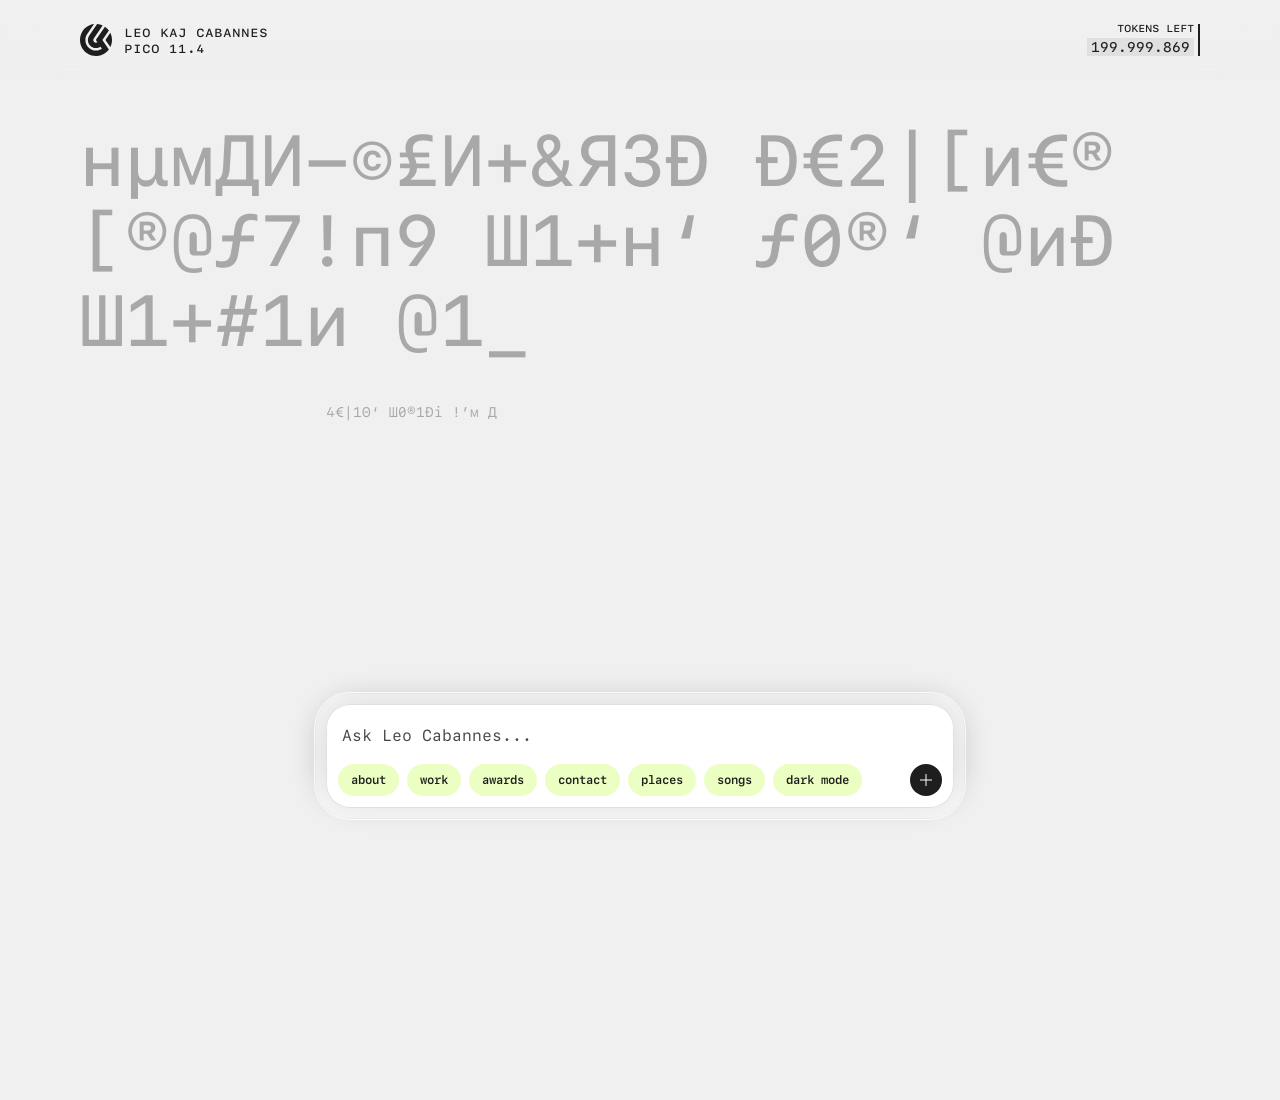
==== index.html @ d8573560 "Refactor portfolio architecture and interactions" ====
<!DOCTYPE html>
<html lang="en">
<head>
  <meta charset="UTF-8" />
  <meta name="viewport" content="width=device-width, initial-scale=1.0, viewport-fit=cover" />
  <meta name="theme-color" content="#f0f0f0" />
  <title>Leo Cabannes — Human-centered designer crafting with, for, and within AI</title>
  <meta name="description" content="Portfolio of Leo Cabannes, Lead Designer (UX/UI) at Artefact in Paris, designing GenAI use cases for Business Intelligence." />
  <link rel="icon" type="image/svg+xml" href="assets/logo.svg" />
  <link rel="stylesheet" href="tokens.css?v=99" />
  <link rel="stylesheet" href="styles.css?v=178" />
</head>
<body
  data-screen="home"
  data-page-layout="hero"
  data-menu="closed"
  data-page-text-pending="true"
  data-shell-intro="playing"
>

  <!-- SVG icon defs reused across the site -->
  <svg width="0" height="0" style="position:absolute" aria-hidden="true" focusable="false">
    <defs>
      <symbol id="i-corner-down-right" viewBox="0 0 24 24">
        <path d="M6 7v4a3 3 0 0 0 3 3h9m0 0-4-4m4 4-4 4" fill="none" stroke="currentColor" stroke-width="1" stroke-linecap="round" stroke-linejoin="round"/>
      </symbol>
      <symbol id="i-chevron-left" viewBox="0 0 24 24">
        <path d="m15 6-6 6 6 6" fill="none" stroke="currentColor" stroke-width="1" stroke-linecap="round" stroke-linejoin="round"/>
      </symbol>
      <symbol id="i-plus" viewBox="0 0 24 24">
        <path d="M12.5 11.5H18V12.5H12.5V18H11.5V12.5H6V11.5H11.5V6H12.5V11.5Z" fill="currentColor"/>
      </symbol>
      <symbol id="i-share" viewBox="0 0 24 24">
        <path d="M13 6.5H17.5V11" fill="none" stroke="currentColor" stroke-width="1" stroke-linecap="round" stroke-linejoin="round"/>
        <path d="M10 6.5H8.5C7.39543 6.5 6.5 7.39543 6.5 8.5V15.5C6.5 16.6046 7.39543 17.5 8.5 17.5H15.5C16.6046 17.5 17.5 16.6046 17.5 15.5V14" fill="none" stroke="currentColor" stroke-width="1" stroke-linecap="round"/>
        <path d="M17.5 6.5L12 12" fill="none" stroke="currentColor" stroke-width="1" stroke-linecap="round"/>
      </symbol>
      <symbol id="i-like" viewBox="0 0 24 24">
        <path d="M6.5 10.5C6.5 9.94772 6.94772 9.5 7.5 9.5H8C8.55228 9.5 9 9.94772 9 10.5V16.5C9 17.0523 8.55228 17.5 8 17.5H7.5C6.94772 17.5 6.5 17.0523 6.5 16.5V10.5Z" fill="none" stroke="currentColor" stroke-width="1"/>
        <path d="M12.2802 5.15761L9.20214 9.23261C9.07102 9.40619 9.00009 9.61778 9.00008 9.83531L8.99993 16.5C8.99992 17.0523 9.44764 17.5 9.99993 17.5L13.6576 17.5C15.0342 17.5 16.2341 16.5631 16.568 15.2276L17.3786 11.9851C17.6942 10.7228 16.7395 9.49999 15.4384 9.49999L12.9999 9.49999L13.6303 8.55852C14.4242 7.37281 14.0497 5.76283 12.8139 5.04934C12.6342 4.94558 12.4053 4.99201 12.2802 5.15761Z" fill="none" stroke="currentColor" stroke-width="1" stroke-linejoin="round"/>
      </symbol>
    </defs>
  </svg>

  <main class="app">
    <header class="top-bar site-header" data-shell-header>
      <a class="logo logo-lg logo-lg--topbar" href="#home" data-target="home" aria-label="Leo Cabannes home">
        <img src="assets/logo.svg" alt="" />
      </a>
      <div class="site-identity" aria-label="Portfolio identity">
        <span class="site-identity__name" data-leet-role="topbar" data-leet-text>Leo Kaj Cabannes</span>
        <button class="site-identity__version" type="button" aria-haspopup="listbox" aria-expanded="false" data-leet-role="topbar" data-leet-text>
          Pico 11.4
        </button>
      </div>

      <div class="token-counter" aria-label="Tokens left">
        <div class="token-counter__control">
          <div class="token-counter__stack">
            <span class="token-counter__label" data-leet-role="topbar" data-leet-text>Tokens left</span>
            <span class="token-counter__value" data-token-counter data-token-target="200000000">0</span>
          </div>
          <span class="token-counter__marker" aria-hidden="true"></span>
        </div>
      </div>
    </header>

    <!-- =================== HOME =================== -->
    <section
      class="screen page page--hero"
      data-screen-name="home"
      data-default-screen
      data-page-layout="hero"
      data-page-intro="shell"
      aria-label="Home"
    >
      <a class="logo logo-lg page-logo--mobile" href="#home" data-target="home" aria-label="Leo Cabannes home">
        <img src="assets/logo.svg" alt="" />
      </a>

      <div class="page-hero">
        <h1 class="h1 page-title" data-leet-text>Human-centered designer crafting with, for, and within AI_</h1>
        <div class="page-content">
          <div class="message" data-message>
            <p class="lede" data-message-body data-leet-text>Hello, world! I&rsquo;m a Paris based Lead Designer with 10 years of experience shipping B2B/B2C, AI-native and data-heavy digital products. I partner with stakeholders, PMs, data scientists and engineers to turn complex use cases into intuitive, scalable and measurable user experiences.<br /><br />Recently I&rsquo;ve been focused on AI-assisted research, agentic workflows, and AI coding tools to frame opportunities, test product hypotheses, reduce ambiguity and move faster from product vision to impactful solutions.</p>

            <div class="message-actions" data-message-actions data-message-actions-state="hidden" data-message-actions-corrected="false" aria-label="Message actions">
              <div class="message-actions__buttons">
                <button type="button" class="message-action" data-action="share-message" aria-label="Share this message" title="Share">
                  <svg aria-hidden="true"><use href="#i-share"/></svg>
                </button>
                <button type="button" class="message-action" data-action="rate-message" data-rating="like" aria-label="Like this message" aria-pressed="false" title="Like">
                  <svg aria-hidden="true"><use href="#i-like"/></svg>
                </button>
                <button type="button" class="message-action message-action--dislike" data-action="rate-message" data-rating="dislike" aria-label="Dislike this message" aria-pressed="false" title="Dislike">
                  <svg aria-hidden="true"><use href="#i-like"/></svg>
                </button>
              </div>
              <time class="message-actions__time" data-message-generated-at aria-label="Message generated at"></time>
            </div>
          </div>

          <div class="suggestions" aria-label="Suggested prompts">
            <button type="button" class="suggestion" data-target="about" data-suggestion-state="hidden">
              <svg class="suggestion__icon" aria-hidden="true"><use href="#i-corner-down-right"/></svg>
              <span data-leet-text>Tell me more about yourself</span>
            </button>
            <button type="button" class="suggestion" data-target="work" data-suggestion-state="hidden">
              <svg class="suggestion__icon" aria-hidden="true"><use href="#i-corner-down-right"/></svg>
              <span data-leet-text>What are your latest work projects?</span>
            </button>
            <button type="button" class="suggestion" data-target="contact" data-suggestion-state="hidden">
              <svg class="suggestion__icon" aria-hidden="true"><use href="#i-corner-down-right"/></svg>
              <span data-leet-text>How can I contact you?</span>
            </button>
          </div>
        </div>
      </div>
    </section>

    <!-- =================== ABOUT =================== -->
    <section class="screen page page--conversation" data-screen-name="about" data-page-layout="conversation" aria-label="About" hidden>
      <header class="top-bar top-bar--conversation">
        <button type="button" class="back-btn" data-action="back" aria-label="Go back">
          <svg aria-hidden="true"><use href="#i-chevron-left"/></svg>
        </button>
        <span class="question-chip" data-leet-text>
          Tell me more <strong>about</strong> yourself
        </span>
      </header>

      <a class="logo logo-sm" href="#home" data-target="home" aria-label="Leo Cabannes home">
        <img src="assets/logo.svg" alt="" />
      </a>

      <article class="answer">
        <p data-leet-text>Bonjour !</p>
        <p data-leet-text>I&rsquo;m Leo, a <strong>Lead Designer (UX/UI)</strong> based in Paris managing a small team of researchers and product designers at Artefact.</p>
        <p data-leet-text>Lately my focus has been on designing <strong>GenAI use cases</strong> for Business Intelligence. This pushed me to dig further into data analysis and data engineering, curious to discover how better data foundations can inspire innovative problem-solving products and/or features.</p>
        <p data-leet-text>When I&rsquo;m not working, you might come across me and my bike in the train, heading out for a <strong>day-long gravel ride</strong> somewhere in France.</p>

        <div class="suggestions">
          <button type="button" class="suggestion" data-target="work" data-suggestion-state="hidden">
            <svg class="suggestion__icon" aria-hidden="true"><use href="#i-corner-down-right"/></svg>
            <span data-leet-text>Where have you worked?</span>
          </button>
          <button type="button" class="suggestion" data-target="about" data-suggestion-state="hidden">
            <svg class="suggestion__icon" aria-hidden="true"><use href="#i-corner-down-right"/></svg>
            <span data-leet-text>What schools did you go to?</span>
          </button>
        </div>
      </article>
    </section>

    <!-- =================== WORK =================== -->
    <section class="screen page page--conversation" data-screen-name="work" data-page-layout="conversation" aria-label="Work" hidden>
      <header class="top-bar top-bar--conversation">
        <button type="button" class="back-btn" data-action="back" aria-label="Go back">
          <svg aria-hidden="true"><use href="#i-chevron-left"/></svg>
        </button>
        <span class="question-chip" data-leet-text>
          What are your latest <strong>work</strong> projects?
        </span>
      </header>

      <a class="logo logo-sm" href="#home" data-target="home" aria-label="Leo Cabannes home">
        <img src="assets/logo.svg" alt="" />
      </a>

      <p class="lede" data-leet-text>Lorem ipsum dolor sit amet, consectetur adipiscing elit, sed do eiusmod tempor incididunt ut labore et dolore magna aliqua.</p>

      <div class="project-grid">
        <a class="project-card project-card--sm" href="#" aria-label="Carrefour Links project">
          <img src="assets/carrefour.png" alt="" />
          <span class="project-card__tag" data-leet-text>20 %</span>
          <span class="project-card__title" data-leet-text>Carrefour Links</span>
        </a>

        <a class="project-card project-card--sm" href="#" aria-label="Amundi project">
          <img src="assets/amundi.png" alt="" />
          <span class="project-card__title" data-leet-text>Amundi</span>
        </a>

        <a class="project-card project-card--md project-card--split" href="#" aria-label="Augmenting perfumers' inspiration with an AI model">
          <span class="project-card__title project-card__title--dark" data-leet-text>Augmenting perfumers&rsquo; inspiration with an AI model</span>
          <span class="project-card__image">
            <img src="assets/perfumers.png" alt="" />
          </span>
        </a>

        <a class="project-card project-card--lg" href="#" aria-label="Project four">
          <img src="assets/project4.png" alt="" />
          <span class="project-card__title" data-leet-text>Lorem ipsum dolor sit amet consectetur adipiscing elit.</span>
        </a>
      </div>
    </section>

  </main>

  <!-- =================== CHAT INPUT (global, fixed) =================== -->
  <!-- Overlay sits OUTSIDE .chatbox-wrap on purpose: the wrap has a transform
       which would otherwise turn it into a containing block, breaking the
       overlay's fixed positioning and putting it above the chatbox in the
       stacking order. -->
  <div class="chatbox-overlay" data-action="close-menu" aria-hidden="true"></div>

  <div class="chatbox-wrap">
    <div class="chatbox-clip">
      <div class="chatbox" role="region" aria-label="Ask Leo Cabannes">
       <div class="chatbox__inner">
        <div class="chatbox__prompt">Ask Leo Cabannes...</div>

        <div class="chatbox__menu">
          <div class="chatbox__options" data-state="collapsed">
            <!-- Collapsed: small chips, single keyword -->
            <button type="button" class="chip chip--sm" data-target="about">about</button>
            <button type="button" class="chip chip--sm" data-target="work">work</button>
            <button type="button" class="chip chip--sm" data-target="awards">awards</button>
            <button type="button" class="chip chip--sm" data-target="contact">contact</button>
            <button type="button" class="chip chip--sm" data-target="places">places</button>
            <button type="button" class="chip chip--sm" data-target="songs">songs</button>
            <button type="button" class="chip chip--sm" data-action="toggle-dark">dark mode</button>
          </div>

          <div class="chatbox__options chatbox__options--expanded" data-state="expanded">
            <!-- Expanded: big chips, framing words + keyword -->
            <button type="button" class="chip chip--bg" data-target="about">
              <span class="chip__copy">
                <span class="chip__muted" data-leet-text>Tell me more</span>
                <span class="chip__keyword">about</span>
                <span class="chip__muted" data-leet-text>yourself</span>
              </span>
            </button>
            <button type="button" class="chip chip--bg" data-target="work">
              <span class="chip__copy">
                <span class="chip__muted" data-leet-text>What are your latest</span>
                <span class="chip__keyword">work</span>
                <span class="chip__muted" data-leet-text>projects?</span>
              </span>
            </button>
            <button type="button" class="chip chip--bg" data-target="awards">
              <span class="chip__copy">
                <span class="chip__muted" data-leet-text>Show me what</span>
                <span class="chip__keyword">awards</span>
                <span class="chip__muted" data-leet-text>you&rsquo;ve got</span>
              </span>
            </button>
            <button type="button" class="chip chip--bg" data-target="contact">
              <span class="chip__copy">
                <span class="chip__muted" data-leet-text>How can I</span>
                <span class="chip__keyword">contact</span>
                <span class="chip__muted" data-leet-text>you?</span>
              </span>
            </button>
            <button type="button" class="chip chip--bg" data-target="places">
              <span class="chip__copy">
                <span class="chip__muted" data-leet-text>What are your favourite</span>
                <span class="chip__keyword">places</span>
                <span class="chip__muted" data-leet-text>in Paris?</span>
              </span>
            </button>
            <button type="button" class="chip chip--bg" data-target="songs">
              <span class="chip__copy">
                <span class="chip__muted" data-leet-text>Which</span>
                <span class="chip__keyword">songs</span>
                <span class="chip__muted" data-leet-text>do you play on repeat?</span>
              </span>
            </button>
            <button type="button" class="chip chip--bg" data-action="toggle-dark">
              <span class="chip__copy">
                <span class="chip__muted" data-leet-text>Switch to</span>
                <span class="chip__keyword">dark mode</span>
              </span>
            </button>
          </div>

          <button type="button" class="menu-btn" data-action="toggle-menu" aria-label="Open suggestions" aria-expanded="false">
            <span class="menu-btn__label">close</span>
            <span class="menu-btn__icon">
              <svg aria-hidden="true"><use href="#i-plus"/></svg>
            </span>
          </button>
        </div>
       </div>
      </div>
    </div>
  </div>

  <script src="script.js?v=150"></script>
</body>
</html>
---- tokens.css ----
/* =============================================================
   Design tokens — LKC Portfolio
   Source of truth for colors, type, space, radii, shadows, etc.
   Each token group cites the Figma variable name in a comment
   so the system stays traceable to the design file.
   ============================================================= */

@font-face {
  font-family: "SF Mono Local";
  src: url("assets/fonts/SF-Mono-Light.otf") format("opentype");
  font-weight: 300;
  font-style: normal;
  font-display: swap;
}

@font-face {
  font-family: "SF Mono Local";
  src: url("assets/fonts/SF-Mono-LightItalic.otf") format("opentype");
  font-weight: 300;
  font-style: italic;
  font-display: swap;
}

@font-face {
  font-family: "SF Mono Local";
  src: url("assets/fonts/SF-Mono-Regular.otf") format("opentype");
  font-weight: 400;
  font-style: normal;
  font-display: swap;
}

@font-face {
  font-family: "SF Mono Local";
  src: url("assets/fonts/SF-Mono-RegularItalic.otf") format("opentype");
  font-weight: 400;
  font-style: italic;
  font-display: swap;
}

@font-face {
  font-family: "SF Mono Local";
  src: url("assets/fonts/SF-Mono-Medium.otf") format("opentype");
  font-weight: 500;
  font-style: normal;
  font-display: swap;
}

@font-face {
  font-family: "SF Mono Local";
  src: url("assets/fonts/SF-Mono-MediumItalic.otf") format("opentype");
  font-weight: 500;
  font-style: italic;
  font-display: swap;
}

@font-face {
  font-family: "SF Mono Local";
  src: url("assets/fonts/SF-Mono-Semibold.otf") format("opentype");
  font-weight: 600;
  font-style: normal;
  font-display: swap;
}

@font-face {
  font-family: "SF Mono Local";
  src: url("assets/fonts/SF-Mono-SemiboldItalic.otf") format("opentype");
  font-weight: 600;
  font-style: italic;
  font-display: swap;
}

@font-face {
  font-family: "SF Mono Local";
  src: url("assets/fonts/SF-Mono-Bold.otf") format("opentype");
  font-weight: 700;
  font-style: normal;
  font-display: swap;
}

@font-face {
  font-family: "SF Mono Local";
  src: url("assets/fonts/SF-Mono-BoldItalic.otf") format("opentype");
  font-weight: 700;
  font-style: italic;
  font-display: swap;
}

@font-face {
  font-family: "SF Mono Local";
  src: url("assets/fonts/SF-Mono-Heavy.otf") format("opentype");
  font-weight: 800;
  font-style: normal;
  font-display: swap;
}

@font-face {
  font-family: "SF Mono Local";
  src: url("assets/fonts/SF-Mono-HeavyItalic.otf") format("opentype");
  font-weight: 800;
  font-style: italic;
  font-display: swap;
}

:root {

  /* =============================================================
     1. COLOR — primitives
     Figma: Color / White, Light Gray, Grey, Dark Grey, Black,
            Light Neon Green, Neon Green, Subtle Neon Green,
            Dark Neon Green
     ============================================================= */
  --color-white:       #ffffff;
  --color-light-gray:  #f0f0f0;
  --color-grey:        #e0e0e0;
  --color-leet-grey:   #a8a8a8;
  --color-dark-grey:   #474747;
  --color-black:       #1e1e1e;

  --color-neon-light:   #ebffc2;
  --color-neon-subtle:  #daff99;
  --color-neon:         #80c800;
  --color-neon-dark:    #4c7600;

  /* =============================================================
     2. COLOR — semantic (what to reach for in components)
     ============================================================= */
  /* Backgrounds */
  --bg-page:           var(--color-light-gray);
  --bg-surface:        var(--color-white);
  --bg-surface-transparent: rgba(255, 255, 255, 0);
  --bg-accent-subtle:  var(--color-neon-light);
  --bg-accent:         var(--color-neon);
  --bg-accent-hover:   var(--color-neon-subtle);
  --bg-inverse:        var(--color-black);
  --bg-control-hover:  var(--color-grey);
  --bg-control-pressed: rgba(0, 0, 0, 0.08);
  --bg-control-hover-subtle: rgba(0, 0, 0, 0.03);
  --bg-control-hover-soft: rgba(0, 0, 0, 0.04);
  --bg-glass:          rgba(255, 255, 255, 0.1);
  --bg-chatbox-glass:  rgba(255, 255, 255, 0.48);
  --bg-backdrop-filter: rgba(240, 240, 240, 0.01);
  --bg-page-transparent: rgba(240, 240, 240, 0);
  --bg-overlay:        rgba(0, 0, 0, 0.16);
  --bg-overlay-subtle: rgba(0, 0, 0, 0.08);

  /* Foregrounds (text & icons) */
  --fg-default:        var(--color-black);
  --fg-muted:          var(--color-dark-grey);
  --fg-accent:         var(--color-neon);
  --fg-leet-muted:     var(--color-leet-grey);
  --fg-on-dark:        var(--color-white);
  --fg-on-image:       var(--color-white);

  /* Borders */
  --border-default:    var(--color-grey);
  --border-strong:     var(--color-dark-grey);
  --border-glass:      rgba(255, 255, 255, 0.62);
  --border-glass-subtle: rgba(0, 0, 0, 0.03);

  /* =============================================================
     3. TYPOGRAPHY
     Figma: SF Mono family.  Tokens mirror the Figma text styles:
            h/h1-mobile, h/h2-mobile, h/h3-mobile, h/h4-mobile,
            p-mobile, a/Button-bg, a/Button-gst, a/Button-sm
     ============================================================= */
  --font-family: "SF Mono Local", "SF Mono", "SFMono-Regular", ui-monospace, Menlo, Monaco, Consolas, monospace;
  --font-family-mono: var(--font-family);

  /* Weights */
  --fw-regular:   400;
  --fw-medium:    500;
  --fw-semibold:  600;
  --fw-bold:      700;

  /* Sizes (mobile scale) */
  --fz-h1:         32px;  /* h/h1-mobile */
  --fz-h2:         18px;  /* h/h2-mobile */
  --fz-h3:         16px;  /* h/h3-mobile */
  --fz-h4:         11px;  /* h/h4-mobile */
  --fz-body:       16px;  /* p-mobile */
  --fz-paragraph:  14px;  /* p */
  --fz-button-bg:  14px;  /* a/Button-bg */
  --fz-button-gst: 14px;  /* a/Button-gst */
  --fz-button-sm:  12px;  /* a/Button-sm */

  /* Line heights */
  --lh-h1:         36px;
  --lh-h2:         20px;
  --lh-h3:         24px;
  --lh-h4:         20px;
  --lh-body:       24px;
  --lh-paragraph:  24px;
  --lh-button-bg:  18px;
  --lh-button-gst: 24px;
  --lh-button-sm:  16px;

  /* Letter spacing (only non-zero values) */
  --ls-h2: -2px;
  --ls-paragraph: 0;
  --ls-card-title: -0.36px;

  /* =============================================================
     4. SPACE — 4px scale
     Names match the multiplier (space-1 = 4px ... space-14 = 56px)
     ============================================================= */
  --space-0:   0;
  --space-1:   4px;
  --space-2:   8px;
  --space-3:   12px;
  --space-4:   16px;
  --space-5:   20px;
  --space-6:   24px;
  --space-7:   28px;
  --space-8:   32px;
  --space-10:  40px;
  --space-12:  48px;
  --space-14:  56px;

  /* Fixed component geometry */
  --size-control:      44px;
  --size-icon:         24px;
  --size-chip:         32px;
  --size-chip-large:   44px;
  --stroke-thin:       1px;
  --stroke-marker:     2px;
  --card-inset:        6px;
  --project-card-row-height: 148px;
  --project-card-title-inline: 18px;
  --project-card-title-bottom: 14px;
  --project-card-hover-offset: 2px;
  --question-chip-padding-block: 13px;
  --chip-inline-gap: 3px;
  --menu-label-start-offset: 6px;

  /* =============================================================
     5. RADIUS
     ============================================================= */
  --radius-xs:        2px;   /* image inside a card */
  --radius-action:    4px;   /* compact icon action */
  --radius-sm:        8px;   /* card */
  --radius-md:        24px;  /* chatbox inner pill */
  --radius-lg:        36px;  /* chatbox outer pill, back-button */
  --radius-chatbox-open: 40px;
  --radius-chip:      40px;  /* chips, question-pills */
  --radius-pill:      72px;  /* menu toggle button */
  --chip-bg-content-gap: 7px;
  --chip-bg-padding-block: var(--space-2);

  /* =============================================================
     6. SHADOW
     ============================================================= */
  --shadow-floating:    0 4px 16px 4px rgba(0, 0, 0, 0.08);
  --shadow-card-hover:  0 8px 24px rgba(0, 0, 0, 0.08);
  --shadow-leet-glow:   0 0 3px rgba(128, 200, 0, 0.95), 0 0 9px rgba(128, 200, 0, 0.72);
  --shadow-chatbox-opacity: 0.24;
  --shadow-chatbox-inset-bottom: var(--size-icon);
  --shadow-chatbox-blur: var(--space-4);
  --shadow-chatbox-offset-y: var(--space-2);
  --shadow-chatbox-scale: 0.98;
  --shadow-chatbox-inner: inset 0 1px 0 rgba(255, 255, 255, 0.24);

  /* =============================================================
     7. EFFECTS — blur & gradients
     ============================================================= */
  --blur-glass: 12px;
  --chatbox-glass-blur: 6px;
  --chatbox-glass-saturation: 180%;

  --gradient-image-overlay: linear-gradient(
    to bottom,
    rgba(0, 0, 0, 0) 50%,
    rgba(0, 0, 0, 0.5) 100%
  );
  --gradient-fade-right: linear-gradient(
    to right,
    #000 calc(100% - 32px),
    transparent
  );

  /* =============================================================
     8. LAYOUT
     ============================================================= */
  --frame-max:   402px;  /* outer mobile frame width */
  --content-max: 354px;  /* content column inside the frame */
  --gutter:      var(--space-6);
  --safe-bottom: max(env(safe-area-inset-bottom), var(--space-4));
  --mobile-topbar-height: 80px;
  --mobile-topbar-top: var(--space-6);
  --mobile-topbar-side: var(--gutter);
  --mobile-topbar-effect-height: 80px;
  --mobile-content-top: calc(var(--mobile-topbar-height) + var(--space-10));
  --content-view-top-inset: var(--space-6);
  --content-view-bottom-inset: var(--space-2);

  /* Desktop grid */
  --desktop-breakpoint: 768px;
  --desktop-body-max:    1440px;
  --desktop-side-margin: 80px;
  --desktop-grid-max:   1280px;
  --desktop-grid-columns: 16;
  --desktop-grid-gutter: 24px;
  --desktop-title-size:  72px;
  --desktop-title-line:  80px;
  --desktop-title-weight: var(--fw-medium);
  --desktop-page-hero-top: 120px;
  --desktop-page-hero-gap: var(--space-10);
  --desktop-copy-size:   var(--fz-paragraph);
  --desktop-copy-line:   var(--lh-paragraph);
  --desktop-copy-max:    628px;
  --desktop-logo-size:   32px;
  --desktop-logo-left:   0;
  --shell-identity-gap: var(--space-3);
  --shell-identity-size: 14px;
  --shell-identity-line: 16px;
  --shell-header-top:  var(--space-6);
  --desktop-navbar-height: 80px;
  --desktop-topbar-effect-height: 80px;
  --desktop-topbar-background: linear-gradient(
    to bottom,
    var(--bg-page) 0%,
    rgba(240, 240, 240, 0) 100%
  );
  --desktop-topbar-blur: 32px;
  --desktop-topbar-blur-mask: linear-gradient(
    to bottom,
    #000 0%,
    transparent 100%
  );
  --mobile-navbar-bottom: var(--space-3);
  --desktop-navbar-width: 652px;
  --desktop-navbar-open-width: calc(var(--desktop-navbar-width) + var(--space-2));
  --desktop-navbar-bottom: 80px;
  --desktop-navbar-open-bottom: calc(var(--desktop-navbar-bottom) - var(--space-1));
  --desktop-content-chatbox-gap: var(--space-10);
  --token-counter-value-height: 18px;
  --token-counter-value-padding-inline: var(--space-1);
  --token-counter-value-bg: var(--color-grey);
  --token-counter-label-size: 12px;
  --token-counter-label-line: var(--space-2);
  --token-counter-line-gap: var(--space-1);
  --token-counter-stack-gap: 6px;
  /* Reusable page composition */
  --page-logo-size:       var(--space-14);
  --page-logo-title-gap:  var(--space-6);
  --page-title-content-gap: var(--space-6);
  --page-content-gap:     var(--space-10);
  --message-copy-actions-gap: var(--space-4);
  --message-actions-height: var(--space-6);
  --message-action-size: var(--space-6);
  --message-actions-gap: var(--space-3);
  --message-actions-time-gap: var(--space-5);
  --message-action-reveal-duration: 480ms;
  --message-action-reveal-step: 90ms;
  --message-action-start-scale: 0.45;
  --message-action-correction-duration: 180ms;
  --chatbox-closed-max-width: 378px;
  --chatbox-options-button-reserve: 36px;
  --chatbox-options-fade-width: var(--size-icon);
  --chatbox-options-fade-overlap: var(--stroke-thin);
  --chatbox-menu-button-open-width: 76px;
  --chatbox-menu-label-max-width: var(--space-8);

  /* Chatbox geometry (used by .app padding and .screen min-height) */
  --chatbox-floor:        180px;  /* vertical space reserved at the bottom of every screen */
  --chatbox-h-closed:       128px;  /* Figma Navbar closed height */
  --chatbox-h-open:         556px;  /* Includes the multiline expanded chips */
  --chatbox-inner-h-closed: 104px;  /* = h-closed (128) - 2 * chatbox padding (12) */
  --chatbox-inner-h-open:   524px;  /* = h-open (556) - 2 * chatbox padding (16) */

  /* =============================================================
     9. Z-INDEX
     ============================================================= */
  --z-overlay: 40;
  --z-chatbox: 50;
  --z-topbar: 30;

  /* =============================================================
     10. MOTION
     ============================================================= */
  --easing-default: cubic-bezier(0.2, 0.8, 0.2, 1);
  --easing-spring:  cubic-bezier(0.34, 1.15, 0.64, 1);
  --easing-flip: cubic-bezier(0.32, 0.72, 0, 1);
  --easing-suggestion-line: linear;
  --duration-fast:  150ms;
  --duration-base:  250ms;
  --duration-spring: 380ms;
  --duration-menu-control: 460ms;
  --duration-menu-icon: 520ms;
  --duration-menu-label-reveal: 320ms;
  --delay-menu-label-reveal: 220ms;
  --duration-chip-layout-shift: 220ms;
  --duration-edge-indicator: 180ms;
  --duration-terminal-cursor: 500ms;
  --duration-viewport-opacity: 1ms;
  --duration-leet-color: 70ms;
  --duration-leet-shadow: 90ms;
  --suggestion-line-reveal-duration: 800ms;
  --suggestion-line-cascade-step: 100ms;
  --suggestion-icon-reveal-duration: 1100ms;
  --suggestion-icon-cascade-step: 120ms;
  --suggestion-icon-start-scale: 0.45;
  --shell-intro-duration: 900ms;

  /* Text engine — shared by every page and component */
  --leet-type-step: 18ms;
  --leet-correction-delay: 280ms;
  --leet-correction-step: 18ms;
  --leet-accent-duration: 80ms;
  --leet-hover-delay: 70ms;
  --leet-hover-write-step: 10ms;
  --leet-hover-correction-step: 10ms;
  --leet-hover-reset-delay: 220ms;
  --leet-hover-reset-step: 14ms;
  --leet-line-delay: 180ms;
  --leet-line-correction-delay: 260ms;
  --leet-line-correction-step: 16ms;
  --leet-hide-step: 18ms;

  /* Automatic page intro planner */
  --page-intro-duration-min: 1200ms;
  --page-intro-duration-max: 4000ms;
  --page-intro-write-base: 60ms;
  --page-intro-write-character-factor: 22;
  --page-intro-write-duration-min: 90ms;
  --page-intro-write-duration-max: 650ms;
  --page-intro-correction-base: 80ms;
  --page-intro-correction-character-factor: 16;
  --page-intro-correction-duration-min: 140ms;
  --page-intro-correction-duration-max: 600ms;
  --page-intro-font-reference: 16;
  --page-intro-font-factor-min: 0.85;
  --page-intro-font-factor-max: 2.2;
  --page-intro-sequence-gap: 1ms;
  --page-first-load-delay: 400ms;

  /* Persistent token counter */
  --token-counter-duration: 1400ms;
  --token-persist-delay: 120ms;

  /* =============================================================
     11. FOCUS / A11Y
     ============================================================= */
  --focus-ring: 0 0 0 2px var(--bg-surface), 0 0 0 4px var(--bg-accent);
}
---- styles.css ----
/* =============================================================
   styles.css — base + components
   All raw values live in tokens.css. This file only consumes them.
   ============================================================= */

/* =========================================================
   Reset
   ========================================================= */
*, *::before, *::after { box-sizing: border-box; }
html, body { margin: 0; padding: 0; }
button { font: inherit; color: inherit; background: none; border: 0; padding: 0; cursor: pointer; }
a { color: inherit; text-decoration: none; }
img { display: block; max-width: 100%; }
[hidden] { display: none !important; }

/* =========================================================
   Page
   ========================================================= */
html { -webkit-text-size-adjust: 100%; }

body {
  font-family: var(--font-family);
  font-size: var(--fz-body);
  line-height: var(--lh-body);
  color: var(--fg-default);
  background: var(--bg-page);
  min-height: 100svh;
  display: flex;
  justify-content: center;
  -webkit-font-smoothing: antialiased;
  -moz-osx-font-smoothing: grayscale;
}

.app {
  width: 100%;
  max-width: var(--frame-max);
  min-height: 100svh;
  padding: var(--space-8) var(--gutter) calc(var(--chatbox-floor) + var(--space-10) + var(--safe-bottom));
  position: relative;
}

/* =========================================================
   Screens
   ========================================================= */
.screen {
  display: flex;
  flex-direction: column;
  gap: var(--space-7);
}

/* Hero pages fill the viewport; the global chatbox overlays their bottom area. */
.screen[data-page-layout="hero"] {
  min-height: 100svh;
}
/* Hero pages own their vertical spacing so they can start at y=0 and
   grow naturally when its content needs to scroll behind the fixed chatbox. */
body[data-page-layout="hero"] .app {
  padding-top: 0;
  padding-bottom: 0;
}
.screen[data-page-layout="hero"] {
  justify-content: safe center;
  gap: 0;
  padding: var(--mobile-content-top) 0 var(--chatbox-floor);
}

.screen:not([data-page-layout="hero"]) {
  padding-top: var(--mobile-content-top);
}
/* =========================================================
   Top bars (global shell + conversation variant)
   ========================================================= */
.top-bar {
  padding-top: var(--space-6);
}

.top-bar--conversation {
  display: flex;
  align-items: center;
  gap: var(--space-3);
  padding-top: var(--space-4);
  min-height: var(--size-control);
}

/* =========================================================
   Logo
   ========================================================= */
.logo { display: block; }
.logo img { width: 100%; height: 100%; }

.logo-lg { width: var(--page-logo-size); height: var(--page-logo-size); margin-bottom: 0; }
.logo-sm { width: var(--size-control); height: var(--size-control); margin-top: var(--space-6); }

/* =========================================================
   Back button
   ========================================================= */
.back-btn {
  width: var(--size-control);
  height: var(--size-control);
  border-radius: var(--radius-lg);
  display: inline-flex;
  align-items: center;
  justify-content: center;
  color: var(--fg-default);
  transition: background-color var(--duration-fast) var(--easing-default);
}
.back-btn:hover { background: var(--bg-control-hover-soft); }
.back-btn svg { width: var(--size-icon); height: var(--size-icon); }

/* =========================================================
   Question chip (the "user said" pill at top of conversation)
   - keyword (strong) stays black; framing words are accent-colored
   ========================================================= */
.question-chip {
  display: inline-flex;
  align-items: center;
  gap: var(--space-1);
  padding: var(--question-chip-padding-block) var(--space-4);
  background: var(--bg-accent-subtle);
  border: var(--stroke-thin) solid var(--border-default);
  border-radius: var(--radius-chip);
  font-size: var(--fz-button-bg);
  font-weight: var(--fw-semibold);
  line-height: var(--lh-button-bg);
  color: var(--fg-accent);
  white-space: nowrap;
}
.question-chip strong {
  color: var(--fg-default);
  font-weight: var(--fw-semibold);
}

/* =========================================================
   Typography blocks
   ========================================================= */
.h1 {
  margin: 0;
  font-family: var(--font-family-mono);
  font-size: var(--fz-h1);
  line-height: var(--lh-h1);
  font-weight: var(--fw-bold);
  color: var(--fg-default);
}

.lede {
  margin: var(--space-3) 0 0 0;
  font-size: var(--fz-paragraph);
  line-height: var(--lh-paragraph);
  font-weight: var(--fw-regular);
  letter-spacing: var(--ls-paragraph);
  color: var(--fg-muted);
}

.page-hero {
  display: flex;
  flex-direction: column;
  gap: var(--space-3);
}

.site-header {
  position: fixed;
  top: 0;
  left: 50%;
  width: calc(100vw - (2 * var(--mobile-topbar-side)));
  height: var(--mobile-topbar-height);
  z-index: var(--z-topbar);
  padding: 0;
  margin: 0;
  transform: translateX(-50%);
}

.site-header::before {
  content: "";
  position: absolute;
  top: 0;
  left: 50%;
  width: 100vw;
  height: var(--mobile-topbar-effect-height);
  z-index: 0;
  pointer-events: none;
  background: var(--bg-backdrop-filter);
  backdrop-filter: blur(var(--desktop-topbar-blur));
  -webkit-backdrop-filter: blur(var(--desktop-topbar-blur));
  mask-image: var(--desktop-topbar-blur-mask);
  -webkit-mask-image: var(--desktop-topbar-blur-mask);
  transform: translateX(-50%);
}

.site-header::after {
  content: "";
  position: absolute;
  top: 0;
  left: 50%;
  width: 100vw;
  height: var(--mobile-topbar-effect-height);
  z-index: 1;
  pointer-events: none;
  background: linear-gradient(
    to bottom,
    var(--bg-page) 0%,
    var(--bg-page-transparent) 100%
  );
  transform: translateX(-50%);
}

.site-header > * {
  z-index: 2;
}

.site-header .logo-lg--topbar {
  display: none;
}

.page-logo--mobile {
  flex: 0 0 var(--page-logo-size);
  margin-bottom: var(--page-logo-title-gap);
}

.screen[data-page-layout="hero"] .page-hero {
  gap: var(--page-title-content-gap);
  margin-bottom: 0;
}

.screen[data-page-layout="hero"] .lede {
  margin: 0;
}

.page-content {
  display: flex;
  flex-direction: column;
  gap: var(--page-content-gap);
}

.message {
  display: flex;
  flex-direction: column;
  gap: var(--message-copy-actions-gap);
  width: 100%;
}

.message-actions {
  display: flex;
  align-items: center;
  justify-content: flex-start;
  gap: var(--message-actions-time-gap);
  width: 100%;
  height: var(--message-actions-height);
  color: var(--fg-muted);
}

.message-actions__buttons {
  display: flex;
  align-items: center;
  gap: var(--message-actions-gap);
  height: 100%;
}

.message-action {
  --message-action-index: 0;
  display: inline-flex;
  align-items: center;
  justify-content: center;
  width: var(--message-action-size);
  height: var(--message-action-size);
  border-radius: var(--radius-action);
  color: var(--fg-leet-muted);
  opacity: 1;
  transform: scale(1);
  transform-origin: center;
  transition:
    opacity var(--message-action-reveal-duration) var(--easing-default)
      calc(var(--message-action-index) * var(--message-action-reveal-step)),
    transform var(--message-action-reveal-duration) var(--easing-spring)
      calc(var(--message-action-index) * var(--message-action-reveal-step)),
    color var(--message-action-correction-duration) var(--easing-default),
    background-color var(--duration-fast) var(--easing-default);
}

.message-action:nth-child(2) { --message-action-index: 1; }
.message-action:nth-child(3) { --message-action-index: 2; }

.message-actions[data-message-actions-state="hidden"] .message-action {
  opacity: 0;
  transform: scale(var(--message-action-start-scale));
}

.message-action[data-message-action-corrected="true"] {
  color: var(--fg-default);
}

@media (hover: hover) {
  .message-action:hover {
    background-color: var(--bg-control-hover);
  }
}

.message-action:active {
  background-color: var(--bg-control-pressed);
}

.message-action svg {
  width: 100%;
  height: 100%;
}

.message-action--dislike svg {
  transform: scaleY(-1);
}

.message-actions__time {
  --message-action-index: 3;
  font-family: var(--font-family-mono);
  font-size: var(--fz-button-sm);
  line-height: var(--lh-button-sm);
  font-weight: var(--fw-medium);
  letter-spacing: 0;
  color: var(--fg-default);
  opacity: 0;
  translate: calc(-1 * var(--space-1)) 0;
  transition:
    opacity var(--message-action-reveal-duration) var(--easing-default),
    translate var(--message-action-reveal-duration) var(--easing-default);
}

.message-actions[data-message-actions-corrected="true"] .message-actions__time {
  opacity: 1;
  translate: 0 0;
}

.suggestions {
  display: flex;
  flex-direction: column;
  gap: 0;
  width: 100%;
}

[data-leet-text] {
  display: inline-block;
  white-space: pre-wrap;
  overflow-wrap: normal;
  word-break: normal;
}

.question-chip[data-leet-text] {
  display: inline-flex;
}

.leet-char {
  display: inline-block;
  min-width: 0.28em;
  opacity: 1;
  transition:
    color var(--duration-leet-color) linear,
    text-shadow var(--duration-leet-shadow) linear;
}

.leet-char[data-leet-tone="muted"] {
  color: var(--fg-leet-muted);
  text-shadow: none;
  transition: text-shadow var(--duration-leet-shadow) linear;
}

.leet-char[data-leet-tone="accent"] {
  color: var(--fg-accent);
  text-shadow: var(--shadow-leet-glow);
}

.h1 .leet-char {
  width: 1ch;
  min-width: 1ch;
  text-align: center;
}

.h1:is([data-leet-state="typing"], [data-leet-state="correcting"], [data-leet-state="ready"]) .leet-char[data-char="_"][data-typed="true"] {
  animation: terminal-underscore-blink var(--duration-terminal-cursor) steps(1, end) infinite;
}

@keyframes terminal-underscore-blink {
  0%, 48% { opacity: 1; }
  49%, 100% { opacity: 0; }
}

.leet-word {
  display: inline-block;
  white-space: nowrap;
}

[data-leet-state="hidden"] .leet-char {
  opacity: 0;
}

/* =========================================================
   Answer (conversation body text)
   ========================================================= */
.answer {
  display: flex;
  flex-direction: column;
  gap: var(--space-3);
  font-size: var(--fz-paragraph);
  line-height: var(--lh-paragraph);
  letter-spacing: var(--ls-paragraph);
  color: var(--fg-muted);
}
.answer p { margin: 0; }
.answer strong { color: var(--fg-default); font-weight: var(--fw-semibold); }
.answer .suggestions { margin-top: var(--space-3); }

/* =========================================================
   Suggestion row (link-like, with corner-down-right icon)
   ========================================================= */
.suggestion {
  position: relative;
  display: flex;
  align-items: center;
  gap: var(--space-2);
  width: 100%;
  height: var(--size-control);
  padding: 0;
  background: var(--bg-page);
  color: var(--fg-default);
  font-size: var(--fz-button-gst);
  font-weight: var(--fw-medium);
  line-height: var(--lh-button-gst);
  text-align: left;
  transition: background-color var(--duration-fast) var(--easing-default);
}
.suggestion::after,
.suggestion:first-child::before {
  content: "";
  position: absolute;
  right: 0;
  left: 0;
  height: var(--stroke-thin);
  background: var(--border-default);
  transform: scaleX(1);
  transform-origin: left center;
  transition:
    transform var(--suggestion-line-reveal-duration) var(--easing-suggestion-line)
    var(--suggestion-line-delay, 0ms);
}
.suggestion::after {
  bottom: 0;
  --suggestion-line-delay: var(--suggestion-line-end-delay, 0ms);
}
.suggestion:first-child::before {
  top: 0;
  --suggestion-line-delay: 0ms;
}
.suggestion[data-suggestion-state="hidden"]::before,
.suggestion[data-suggestion-state="hidden"]::after {
  transform: scaleX(0);
}
.suggestion:hover { background: var(--bg-control-hover-subtle); }
.suggestion:hover .suggestion__icon {
  translate: var(--space-1) 0;
}
.suggestion__icon {
  width: var(--size-icon);
  height: var(--size-icon);
  flex: 0 0 var(--size-icon);
  color: var(--fg-leet-muted);
  opacity: 1;
  translate: 0 0;
  transform: scale(1);
  transform-origin: center;
  transition:
    opacity var(--suggestion-icon-reveal-duration) var(--easing-default)
      var(--suggestion-icon-delay, 0ms),
    transform var(--suggestion-icon-reveal-duration) var(--easing-spring)
      var(--suggestion-icon-delay, 0ms),
    color var(--message-action-correction-duration) var(--easing-default),
    translate var(--duration-fast) var(--easing-default);
}

.suggestion[data-suggestion-icon-corrected="true"] .suggestion__icon {
  color: var(--fg-default);
}

.suggestion[data-suggestion-state="hidden"] .suggestion__icon {
  opacity: 0;
  transform: scale(var(--suggestion-icon-start-scale));
}

/* =========================================================
   Project grid (2-col masonry-ish)
   ========================================================= */
.project-grid {
  display: grid;
  grid-template-columns: 1fr 1fr;
  gap: var(--space-3);
}

.project-card {
  position: relative;
  background: var(--bg-surface);
  border: var(--stroke-thin) solid var(--border-default);
  border-radius: var(--radius-sm);
  padding: var(--card-inset);
  overflow: hidden;
  isolation: isolate;
  display: block;
  transition:
    transform var(--duration-base) var(--easing-default),
    box-shadow var(--duration-base) var(--easing-default);
}
.project-card:hover {
  transform: translateY(calc(-1 * var(--project-card-hover-offset)));
  box-shadow: var(--shadow-card-hover);
}

.project-card--sm { aspect-ratio: 171 / 148; }
.project-card--md { grid-column: 1 / -1; height: var(--project-card-row-height); }
.project-card--lg { grid-column: 1 / -1; aspect-ratio: 354 / 308; }

/* Image fills the card inside the shared card inset. */
.project-card > img {
  position: absolute;
  inset: var(--card-inset);
  width: calc(100% - (2 * var(--card-inset)));
  height: calc(100% - (2 * var(--card-inset)));
  object-fit: cover;
  border-radius: var(--radius-xs);
  z-index: 0;
}

/* Gradient overlay on image-backed cards (skip split card) */
.project-card:not(.project-card--split)::after {
  content: "";
  position: absolute;
  inset: var(--card-inset);
  border-radius: var(--radius-xs);
  background: var(--gradient-image-overlay);
  z-index: 1;
  pointer-events: none;
}

.project-card__title {
  position: absolute;
  left: var(--project-card-title-inline);
  right: var(--project-card-title-inline);
  bottom: var(--project-card-title-bottom);
  z-index: 2;
  font-size: var(--fz-h2);
  line-height: var(--lh-h2);
  font-weight: var(--fw-regular);
  letter-spacing: var(--ls-card-title);
  color: var(--fg-on-image);
  margin: 0;
}

.project-card__tag {
  position: absolute;
  top: var(--space-3);
  right: var(--space-3);
  z-index: 2;
  display: inline-flex;
  padding: var(--space-1) var(--card-inset);
  background: var(--bg-surface);
  border: var(--stroke-thin) solid var(--border-default);
  border-radius: var(--radius-xs);
  font-size: var(--fz-h4);
  line-height: var(--lh-h4);
  font-weight: var(--fw-semibold);
  color: var(--fg-default);
}

/* Split card: half title (dark), half image */
.project-card--split {
  display: flex;
  gap: 0;
  padding: var(--card-inset);
  height: var(--project-card-row-height);
}
.project-card--split > .project-card__title {
  position: static;
  flex: 1 1 0;
  display: flex;
  align-items: flex-end;
  padding: var(--space-3);
  color: var(--fg-default);
}
.project-card--split .project-card__image {
  position: relative;
  flex: 1 1 0;
  border-radius: var(--radius-xs);
  overflow: hidden;
}
.project-card--split .project-card__image img {
  position: absolute;
  inset: 0;
  width: 100%;
  height: 100%;
  object-fit: cover;
}

/* Safari test: fade each rendered content unit as it crosses the fixed
   topbar/chatbox exclusion zones. Leet words are already non-breaking
   inline boxes, which gives the view timeline a stable box per word. */
@supports (animation-timeline: view()) {
  .screen :is(.h1, .lede, .answer) .leet-word,
  .screen[data-page-layout="hero"] .page-logo--mobile,
  .screen .message-actions,
  .screen .suggestion,
  .screen .project-card {
    animation-name: content-viewport-opacity;
    animation-duration: var(--duration-viewport-opacity);
    animation-timing-function: linear;
    animation-fill-mode: both;
    animation-timeline: view(
      block
      var(--content-view-top-inset)
      var(--content-view-bottom-inset)
    );
    animation-range: cover 0% cover 100%;
  }
}

@keyframes content-viewport-opacity {
  0%,
  8% {
    filter: opacity(0);
  }

  20%,
  80% {
    filter: opacity(1);
  }

  92%,
  100% {
    filter: opacity(0);
  }
}

.chatbox-wrap {
  position: fixed;
  left: 50%;
  bottom: var(--mobile-navbar-bottom);
  transform: translateX(-50%);
  width: calc(100% - var(--space-6));
  max-width: var(--chatbox-closed-max-width);
  height: var(--chatbox-h-closed);
  z-index: var(--z-chatbox);
  pointer-events: none;
  overflow: visible;
  border-radius: var(--radius-lg);
  box-shadow: none;
  transition:
    top       var(--duration-spring) var(--easing-spring),
    bottom    var(--duration-spring) var(--easing-spring),
    width     var(--duration-spring) var(--easing-spring),
    max-width var(--duration-spring) var(--easing-spring),
    height    var(--duration-spring) var(--easing-spring),
    border-radius var(--duration-spring) var(--easing-default),
    transform var(--duration-spring) var(--easing-spring);
}

body[data-menu-closing="true"] .chatbox-wrap {
  z-index: calc(var(--z-chatbox) + 1);
}

.chatbox-wrap::before {
  content: "";
  position: absolute;
  inset: 0 0 var(--shadow-chatbox-inset-bottom);
  z-index: 0;
  pointer-events: none;
  border-radius: inherit;
  background: var(--bg-inverse);
  filter: blur(var(--shadow-chatbox-blur));
  opacity: var(--shadow-chatbox-opacity);
  transform: translateY(var(--shadow-chatbox-offset-y)) scale(var(--shadow-chatbox-scale));
}

.chatbox-wrap::after {
  content: "";
  position: absolute;
  inset: 0;
  z-index: 2;
  pointer-events: none;
  border: var(--stroke-thin) solid var(--border-glass);
  border-radius: inherit;
  box-shadow: inset 0 0 0 var(--stroke-thin) var(--border-glass-subtle);
}

.chatbox-clip {
  position: relative;
  z-index: 1;
  width: 100%;
  height: 100%;
  /* The chatbox inside is laid out at its full open size; this inner
     clipper makes it grow upward while the outer wrap keeps its shadow. */
  display: flex;
  flex-direction: column;
  justify-content: flex-end;
  overflow: hidden;
  border-radius: inherit;
}

.chatbox {
  position: relative;
  padding: var(--space-3);
  background: var(--bg-chatbox-glass);
  backdrop-filter: blur(var(--chatbox-glass-blur)) saturate(var(--chatbox-glass-saturation));
  -webkit-backdrop-filter: blur(var(--chatbox-glass-blur)) saturate(var(--chatbox-glass-saturation));
  border-radius: var(--radius-lg);
  box-shadow: var(--shadow-chatbox-inner);
  pointer-events: auto;
  /* The chatbox is laid out at its full open size; the wrap clips
     us so we appear to grow from the bottom up. Flex-shrink: 0 keeps
     the natural height during the wrap's height transition. */
  flex-shrink: 0;
  width: 100%;
  transition: padding var(--duration-spring) var(--easing-spring);
}

body[data-shell-intro="playing"] .site-header .logo-lg,
body[data-shell-intro="playing"] .site-header .token-counter__marker {
  animation: terminal-navbar-flicker var(--shell-intro-duration) steps(1, end) both;
}

body[data-page-text-pending="true"] .screen:not([hidden]) .page-title {
  position: relative;
  color: transparent;
}

body[data-page-text-pending="true"] .screen:not([hidden]) .page-title::after {
  content: "_";
  position: absolute;
  inset: 0 auto auto 0;
  color: var(--fg-default);
  animation: terminal-title-wait var(--duration-terminal-cursor) steps(1, end) infinite;
}

@keyframes terminal-title-wait {
  0%, 49% { opacity: 1; }
  50%, 100% { opacity: 0; }
}

@keyframes terminal-navbar-flicker {
  0% { opacity: 0; filter: brightness(1.8); }
  12% { opacity: 0.35; filter: brightness(1.25); }
  20% { opacity: 0.08; filter: brightness(1.6); }
  31% { opacity: 0.82; filter: brightness(1.08); }
  38% { opacity: 0.18; filter: brightness(1.35); }
  52% { opacity: 0.94; filter: brightness(1.02); }
  64% { opacity: 0.58; filter: brightness(1.12); }
  78% { opacity: 0.96; filter: brightness(1); }
  100% { opacity: 1; filter: none; }
}

body[data-menu="open"] .chatbox {
  padding: var(--space-4);
}

.chatbox__inner {
  position: relative; /* anchors the absolutely-positioned .menu-btn */
  background: var(--bg-surface);
  border: 0;
  border-radius: var(--radius-md);
  padding: var(--space-5) var(--space-3) var(--space-3);
  display: flex;
  flex-direction: column;
  gap: var(--space-4);
  overflow: hidden;
  height: var(--chatbox-inner-h-closed);
  box-shadow: inset 0 0 0 var(--stroke-thin) var(--border-default);
  cursor: pointer;
  transition:
    height var(--duration-spring) var(--easing-spring);
}

body[data-menu="open"] .chatbox__inner {
  height: var(--chatbox-inner-h-open);
}

.chatbox__prompt {
  position: relative;
  z-index: 2;
  padding: 0 var(--space-1);
  font-size: var(--fz-body);
  line-height: var(--lh-body);
  font-weight: var(--fw-regular);
  color: var(--fg-muted);
}

.chatbox__menu {
  display: flex;
  align-items: flex-end;
  gap: var(--space-1);
  min-width: 0;
  flex: 0 0 var(--size-chip);
  height: var(--size-chip);
}

.chatbox__menu::before,
.chatbox__menu::after {
  content: "";
  position: absolute;
  bottom: var(--space-3);
  z-index: 2;
  width: var(--chatbox-options-fade-width);
  height: var(--size-chip);
  opacity: 1;
  pointer-events: none;
  transition: opacity var(--duration-edge-indicator) var(--easing-default);
}

.chatbox__menu::before {
  left: calc(var(--space-3) - var(--chatbox-options-fade-overlap));
  width: calc(var(--chatbox-options-fade-width) + var(--chatbox-options-fade-overlap));
  background: linear-gradient(to right, var(--bg-surface), var(--bg-surface-transparent));
}

.chatbox__menu::after {
  right: calc(var(--space-3) + var(--chatbox-options-button-reserve));
  background: linear-gradient(to right, var(--bg-surface-transparent), var(--bg-surface));
}

.chatbox__options {
  position: relative;
  display: flex;
  flex: 1 1 0;
  height: var(--size-chip);
  min-width: 0;
  gap: var(--space-2);
  align-items: center;
  overflow-x: auto;
  overflow-y: hidden;
  scrollbar-width: none;
  -ms-overflow-style: none;
}

/* Reserve right-side space for the absolutely-pinned menu-btn so the
   horizontal chip row doesn't slide underneath it. */
.chatbox__options[data-state="collapsed"] {
  flex: 0 0 calc(100% - var(--chatbox-options-button-reserve));
  width: calc(100% - var(--chatbox-options-button-reserve));
}
.chatbox__options::-webkit-scrollbar { display: none; }

.chatbox__options--expanded {
  display: none;
  flex: 0 1 auto;
  flex-direction: column;
  align-items: flex-start;
  width: 100%;
  height: auto;
  gap: var(--space-2);
  overflow: visible;
}

.chatbox__fade { display: none; } /* replaced by CSS mask */

/* =========================================================
   Chip — green pill, used in the chatbox suggestions
   ---------------------------------------------------------
   Anatomy:
     <button class="chip chip--sm">about</button>

     <button class="chip chip--bg">
       <span class="chip__copy">
         <span class="chip__muted">Tell me more</span>
         <span class="chip__keyword">about</span>
         <span class="chip__muted">yourself</span>
       </span>
     </button>

   Sizes:
     .chip--sm   — single keyword, used when the menu is closed
     .chip--bg   — multi-word with green framing, used when open

   States:
     :hover                 — rollover
     :active                — pressed
     [aria-current="page"]  — current screen indicator (subtle border)
   ========================================================= */
.chip {
  display: inline-flex;
  flex: 0 0 auto;
  align-items: center;
  justify-content: flex-start;
  gap: var(--chip-inline-gap);
  background: var(--bg-accent-subtle);
  border: var(--stroke-thin) solid transparent;
  border-radius: var(--radius-chip);
  color: var(--fg-default);
  font-weight: var(--fw-semibold);
  overflow: hidden;
  white-space: nowrap;
  transition:
    background-color var(--duration-fast) var(--easing-default),
    transform var(--duration-fast) var(--easing-default);
}

/* Sizes */
.chip--sm {
  height: var(--size-chip);
  padding: 0 var(--space-3);
  font-size: var(--fz-button-sm);
  line-height: var(--lh-button-sm);
  font-weight: var(--fw-semibold);
}

.chip--bg {
  min-height: var(--size-chip-large);
  height: auto;
  max-width: 100%;
  padding: var(--chip-bg-padding-block) var(--space-4);
  font-size: var(--fz-button-bg);
  line-height: var(--lh-button-bg);
  font-weight: var(--fw-semibold);
}

/* Anatomy (only meaningful in --bg) */
.chip__copy {
  display: block;
  max-width: 100%;
  font-size: 0;
  line-height: 0;
  white-space: normal;
  text-align: left;
}

.chip__copy > * {
  font-size: var(--fz-button-bg);
  line-height: var(--lh-button-bg);
  vertical-align: top;
}

.chip__copy > :not(:last-child) {
  margin-right: var(--chip-bg-content-gap);
}

.chip--bg .chip__muted[data-leet-text] {
  display: inline;
  white-space: normal;
}

.chip__muted   { color: var(--fg-accent); }
.chip__keyword { color: var(--fg-default); }

/* Base states (apply to both sizes) */
.chip:hover  { background: var(--bg-accent-hover); }
.chip:active { transform: scale(0.97); }
.chip[aria-current="page"] { border-color: var(--border-default); }

/* Stronger states for the big chip — the primary affordance when the menu is open */
.chip--bg:active                          { background: var(--color-neon-subtle); }
.chip--bg[aria-current="page"]            {
  border-color: var(--border-default);
}

/* Menu (toggle) button — pinned bottom-right of the inner pill, always
   on top of the chips regardless of menu state. */
.menu-btn {
  position: absolute;
  bottom: var(--space-3);
  right: var(--space-3);
  z-index: 3;
  display: inline-flex;
  align-items: center;
  justify-content: center;
  gap: 0;
  width: var(--size-chip);
  height: var(--size-chip);
  padding: var(--space-1);
  background: var(--bg-inverse);
  color: var(--fg-on-dark);
  border-radius: var(--radius-pill);
  overflow: hidden;
  transition:
    width var(--duration-menu-control) var(--easing-spring),
    padding var(--duration-menu-control) var(--easing-spring),
    background-color var(--duration-fast) var(--easing-default);
}
.menu-btn:hover { background: var(--bg-inverse); }
.menu-btn__label {
  display: inline-block;
  max-width: 0;
  opacity: 0;
  color: var(--fg-on-dark);
  font-size: var(--fz-button-sm);
  font-weight: var(--fw-semibold);
  line-height: var(--lh-button-sm);
  white-space: nowrap;
  transition: max-width var(--duration-menu-control) var(--easing-spring);
}
.menu-btn__icon {
  display: inline-flex;
  align-items: center;
  justify-content: center;
  width: var(--size-icon);
  height: var(--size-icon);
  transform-origin: center;
  transition: transform var(--duration-menu-icon) var(--easing-spring);
}
.menu-btn__icon svg {
  width: var(--size-icon);
  height: var(--size-icon);
}

/* =========================================================
   Menu-open state
   ========================================================= */
/* Transparent click-catcher — closes the menu when the user taps outside */
.chatbox-overlay {
  position: fixed;
  inset: 0;
  background: var(--bg-overlay-subtle);
  opacity: 0;
  pointer-events: none;
  z-index: var(--z-overlay);
  transition: opacity var(--duration-base) var(--easing-default);
}

.site-identity,
.token-counter {
  display: flex;
  position: absolute;
  top: var(--mobile-topbar-top);
  font-size: var(--shell-identity-size);
  line-height: var(--shell-identity-line);
  font-weight: var(--fw-medium);
  letter-spacing: 0;
  color: var(--fg-default);
}

.site-identity {
  left: 0;
  flex-direction: column;
  font-variant-caps: all-small-caps;
  white-space: nowrap;
}

.site-identity__version {
  font: inherit;
  line-height: inherit;
  letter-spacing: inherit;
  text-align: left;
}

.token-counter {
  right: 0;
  align-items: flex-start;
  gap: var(--space-2);
}

.token-counter__control {
  display: flex;
  align-items: flex-end;
  justify-content: flex-end;
  height: var(--size-chip);
  gap: var(--token-counter-line-gap);
}

.token-counter__stack {
  display: flex;
  flex-direction: column;
  align-items: flex-end;
  gap: var(--token-counter-stack-gap);
}

.token-counter__label {
  align-self: flex-end;
  font-family: var(--font-family-mono);
  font-size: var(--token-counter-label-size);
  line-height: var(--token-counter-label-line);
  font-weight: var(--fw-medium);
  font-variant-caps: all-small-caps;
  letter-spacing: 0;
  text-align: right;
}

.token-counter__value {
  display: inline-flex;
  flex: 0 0 auto;
  align-items: center;
  width: fit-content;
  height: var(--token-counter-value-height);
  padding: 0 var(--token-counter-value-padding-inline);
  background: var(--token-counter-value-bg);
  line-height: inherit;
  text-align: right;
}

.token-counter__marker {
  width: var(--stroke-marker);
  height: var(--size-chip);
  background: var(--bg-inverse);
}

body[data-menu="open"] .chatbox-overlay {
  opacity: 1;
  pointer-events: auto;
}

body[data-menu="open"] .chatbox-wrap {
  bottom: var(--space-2);
  width: calc(100% - var(--space-4));
  max-width: calc(var(--frame-max) - var(--space-4));
  height: var(--chatbox-h-open);
  border-radius: var(--radius-chatbox-open);
}

body[data-menu="open"] .chatbox__menu::before,
body[data-menu="open"] .chatbox__menu::after {
  opacity: 0;
}
body:not([data-menu-closing="true"]) .chatbox__menu:has(.chatbox__options[data-state="collapsed"][data-at-start])::before {
  opacity: 0;
}
body:not([data-menu-closing="true"]) .chatbox__menu:has(.chatbox__options[data-state="collapsed"]:not([data-user-scrolled]))::before {
  opacity: 0;
}
body:not([data-menu-closing="true"]) .chatbox__menu:has(.chatbox__options[data-state="collapsed"][data-at-end])::after {
  opacity: 0;
}
body[data-menu="open"] .chatbox__options[data-state="collapsed"] { display: none; }
body[data-menu="open"] .chatbox__options[data-state="expanded"]  { display: flex; }
body[data-menu-closing="true"] .chatbox__menu::after {
  opacity: 1;
}
body[data-menu-closing="true"] .chatbox__menu::before {
  opacity: 0;
}
body[data-menu-closing="true"] .chatbox__options[data-state="collapsed"] .chip { visibility: hidden; }

body[data-menu="open"] .chatbox__menu {
  flex: 0 1 auto;
  height: auto;
  flex-direction: column;
  align-items: stretch;
  gap: var(--space-2);
}

body[data-menu="open"] .menu-btn {
  gap: var(--space-1);
  justify-content: flex-end;
  width: var(--chatbox-menu-button-open-width);
  padding: var(--space-1) var(--space-1) var(--space-1) var(--space-4);
}
body[data-menu="open"] .menu-btn__label {
  max-width: var(--chatbox-menu-label-max-width);
  animation:
    menu-button-label-in
    var(--duration-menu-label-reveal)
    var(--easing-default)
    var(--delay-menu-label-reveal)
    both;
}
body[data-menu="open"] .menu-btn__icon { transform: rotate(0.625turn); }

@keyframes menu-button-label-in {
  from {
    opacity: 0;
    translate: var(--menu-label-start-offset) 0;
  }
  to {
    opacity: 1;
    translate: 0 0;
  }
}

/* =========================================================
   Focus visibility
   ========================================================= */
:focus-visible {
  outline: none;
  box-shadow: var(--focus-ring);
}

/* =========================================================
   Responsive tweaks
   ========================================================= */
@media (min-width: 768px) {
  :root {
    --frame-max: var(--desktop-grid-max);
    --gutter: 0;
    --safe-bottom: 0;
  }

  .app {
    max-width: var(--desktop-body-max);
    padding: 0 var(--desktop-side-margin);
  }

  .screen[data-page-layout="hero"] {
    display: grid;
    grid-template-columns: repeat(var(--desktop-grid-columns), minmax(0, 1fr));
    column-gap: var(--desktop-grid-gutter);
    align-content: start;
    position: relative;
    min-height: 100svh;
    padding: var(--desktop-page-hero-top) 0 calc(var(--desktop-navbar-bottom) + var(--chatbox-h-closed) + var(--desktop-content-chatbox-gap));
  }

  .site-header {
    position: fixed;
    top: 0;
    left: 50%;
    width: min(var(--desktop-grid-max), calc(100vw - (2 * var(--desktop-side-margin))));
    height: var(--desktop-navbar-height);
    z-index: var(--z-topbar);
    padding: 0;
    margin: 0;
    transform: translateX(-50%);
  }

  .site-header::before {
    content: "";
    position: absolute;
    top: 0;
    left: 50%;
    width: 100vw;
    height: var(--desktop-topbar-effect-height);
    z-index: 0;
    pointer-events: none;
    background: var(--bg-backdrop-filter);
    backdrop-filter: blur(var(--desktop-topbar-blur));
    -webkit-backdrop-filter: blur(var(--desktop-topbar-blur));
    mask-image: var(--desktop-topbar-blur-mask);
    -webkit-mask-image: var(--desktop-topbar-blur-mask);
    transform: translateX(-50%);
  }

  .site-header::after {
    content: "";
    position: absolute;
    top: 0;
    left: 50%;
    width: 100vw;
    height: var(--desktop-topbar-effect-height);
    z-index: 1;
    pointer-events: none;
    background: linear-gradient(
      to bottom,
      var(--bg-page) 0%,
      var(--bg-page-transparent) 100%
    );
    transform: translateX(-50%);
  }

  .site-header > * {
    z-index: 2;
  }

  .screen[data-page-layout="hero"] .logo-lg {
    position: absolute;
    top: var(--shell-header-top);
    left: var(--desktop-logo-left);
    width: var(--desktop-logo-size);
    height: var(--desktop-logo-size);
  }

  .site-header .logo-lg {
    display: block;
    position: absolute;
    top: var(--shell-header-top);
    left: var(--desktop-logo-left);
    width: var(--desktop-logo-size) !important;
    height: var(--desktop-logo-size) !important;
  }

  .page-logo--mobile {
    display: none;
  }

  .site-identity {
    top: var(--shell-header-top);
    left: calc(var(--desktop-logo-size) + var(--shell-identity-gap));
  }

  .token-counter {
    top: var(--shell-header-top);
  }

  .screen[data-page-layout="hero"] .page-hero {
    position: relative;
    grid-column: 1 / -1;
    top: auto;
    left: auto;
    width: 100%;
    gap: var(--desktop-page-hero-gap);
    margin: 0;
    align-items: stretch;
  }

  .screen[data-page-layout="hero"] .h1 {
    width: 100%;
    max-width: var(--desktop-grid-max);
    font-size: var(--desktop-title-size);
    line-height: var(--desktop-title-line);
    font-weight: var(--desktop-title-weight);
  }

  .screen[data-page-layout="hero"] .page-content {
    width: min(100%, var(--desktop-copy-max));
    max-width: var(--desktop-copy-max);
    margin: 0 auto;
  }

  .screen[data-page-layout="hero"] .lede {
    width: 100%;
    max-width: none;
    margin: 0;
  }

  .chatbox-wrap {
    bottom: var(--desktop-navbar-bottom);
    width: var(--desktop-navbar-width);
    max-width: var(--desktop-navbar-width);
  }

  body[data-menu="open"] .chatbox-wrap {
    bottom: var(--desktop-navbar-open-bottom);
    width: min(calc(100% - var(--space-8)), var(--desktop-navbar-open-width));
    max-width: var(--desktop-navbar-open-width);
  }

  .screen:not([data-page-layout="hero"]) {
    max-width: var(--desktop-copy-max);
    margin: 0 auto;
    padding: var(--desktop-page-hero-top) 0 calc(
      var(--desktop-navbar-bottom)
      + var(--chatbox-h-closed)
      + var(--desktop-content-chatbox-gap)
    );
  }
}

@media (prefers-reduced-motion: reduce) {
  *, *::before, *::after {
    transition: none !important;
    animation: none !important;
  }

  body[data-menu="open"] .menu-btn__label {
    opacity: 1;
  }
}
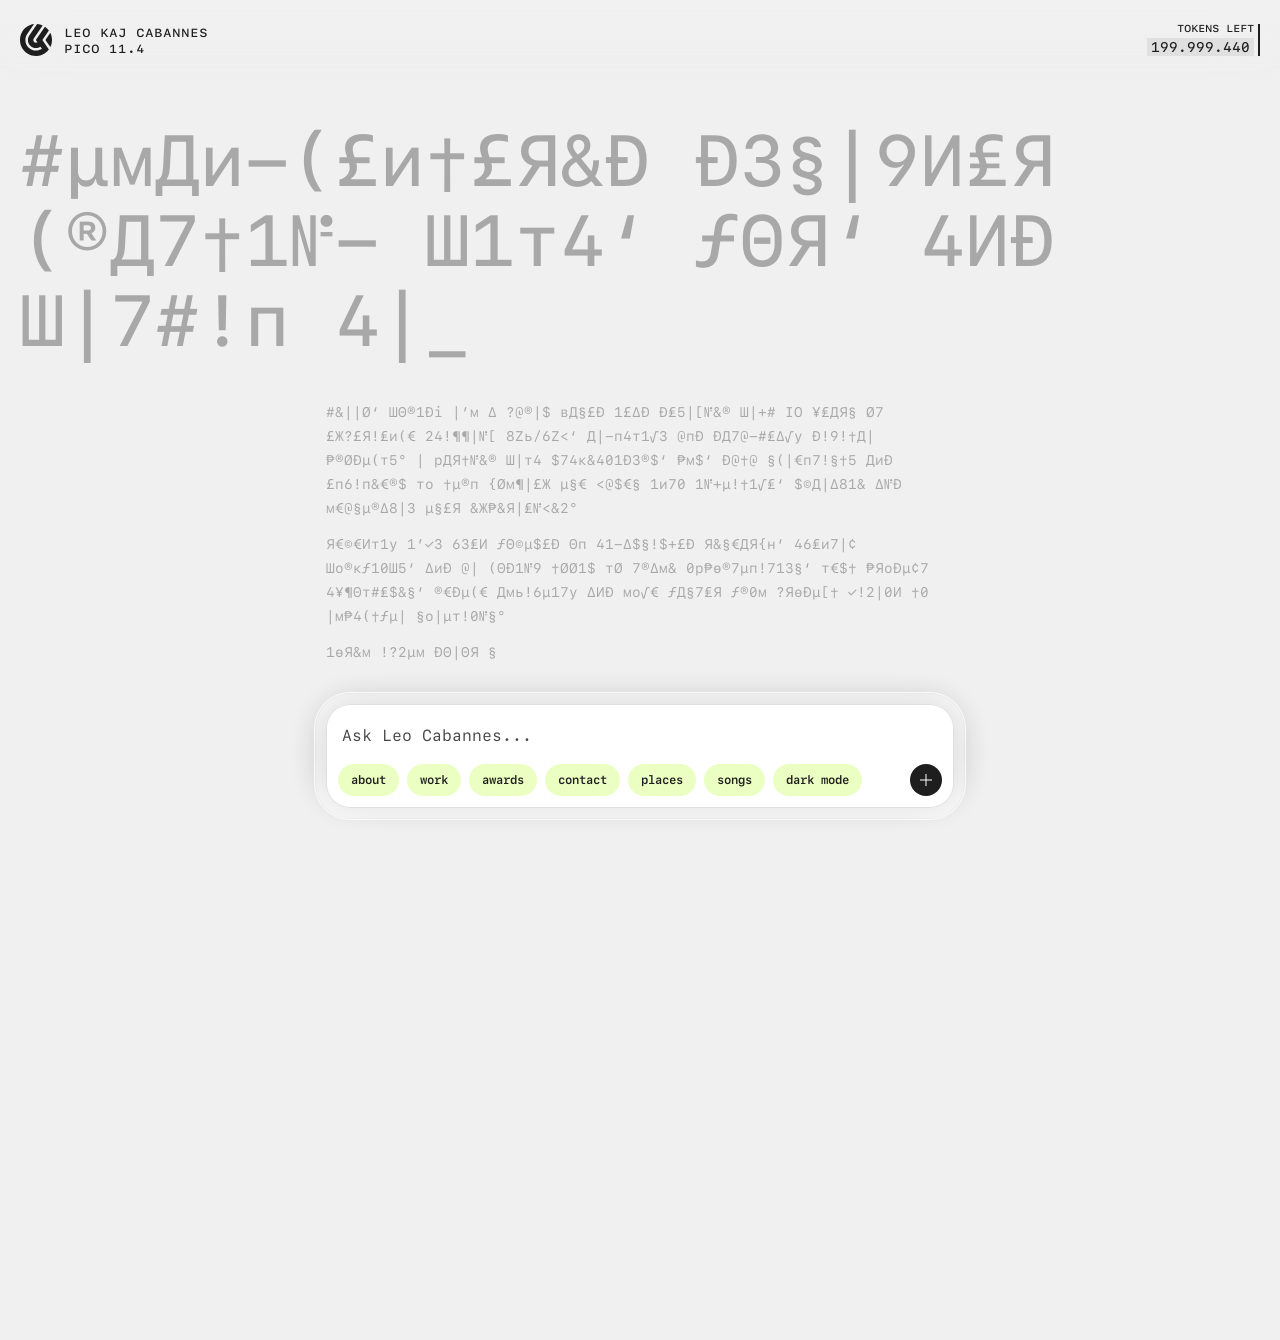
==== commit b546f34a: "Build reusable portfolio pages and chatbox motion" ====
--- a/index.html
+++ b/index.html
@@ -7,8 +7,8 @@
   <title>Leo Cabannes — Human-centered designer crafting with, for, and within AI</title>
   <meta name="description" content="Portfolio of Leo Cabannes, Lead Designer (UX/UI) at Artefact in Paris, designing GenAI use cases for Business Intelligence." />
   <link rel="icon" type="image/svg+xml" href="assets/logo.svg" />
-  <link rel="stylesheet" href="tokens.css?v=99" />
-  <link rel="stylesheet" href="styles.css?v=178" />
+  <link rel="stylesheet" href="tokens.css?v=121" />
+  <link rel="stylesheet" href="styles.css?v=197" />
 </head>
 <body
   data-screen="home"
@@ -16,6 +16,7 @@
   data-menu="closed"
   data-page-text-pending="true"
   data-shell-intro="playing"
+  data-routing="hash"
 >
 
   <!-- SVG icon defs reused across the site -->
@@ -25,7 +26,7 @@
         <path d="M6 7v4a3 3 0 0 0 3 3h9m0 0-4-4m4 4-4 4" fill="none" stroke="currentColor" stroke-width="1" stroke-linecap="round" stroke-linejoin="round"/>
       </symbol>
       <symbol id="i-chevron-left" viewBox="0 0 24 24">
-        <path d="m15 6-6 6 6 6" fill="none" stroke="currentColor" stroke-width="1" stroke-linecap="round" stroke-linejoin="round"/>
+        <path d="m15 6-6 6 6 6" fill="none" stroke="currentColor" stroke-linecap="round" stroke-linejoin="round"/>
       </symbol>
       <symbol id="i-plus" viewBox="0 0 24 24">
         <path d="M12.5 11.5H18V12.5H12.5V18H11.5V12.5H6V11.5H11.5V6H12.5V11.5Z" fill="currentColor"/>
@@ -42,29 +43,29 @@
     </defs>
   </svg>
 
-  <main class="app">
-    <header class="top-bar site-header" data-shell-header>
-      <a class="logo logo-lg logo-lg--topbar" href="#home" data-target="home" aria-label="Leo Cabannes home">
-        <img src="assets/logo.svg" alt="" />
-      </a>
-      <div class="site-identity" aria-label="Portfolio identity">
-        <span class="site-identity__name" data-leet-role="topbar" data-leet-text>Leo Kaj Cabannes</span>
-        <button class="site-identity__version" type="button" aria-haspopup="listbox" aria-expanded="false" data-leet-role="topbar" data-leet-text>
-          Pico 11.4
-        </button>
-      </div>
-
-      <div class="token-counter" aria-label="Tokens left">
-        <div class="token-counter__control">
-          <div class="token-counter__stack">
-            <span class="token-counter__label" data-leet-role="topbar" data-leet-text>Tokens left</span>
-            <span class="token-counter__value" data-token-counter data-token-target="200000000">0</span>
-          </div>
-          <span class="token-counter__marker" aria-hidden="true"></span>
-        </div>
-      </div>
-    </header>
-
+  <header class="top-bar site-header" data-shell-header>
+    <a class="logo logo-lg logo-lg--topbar" href="#home" data-target="home" aria-label="Leo Cabannes home">
+      <img src="assets/logo.svg" alt="" />
+    </a>
+    <div class="site-identity" aria-label="Portfolio identity">
+      <span class="site-identity__name" data-leet-role="topbar" data-leet-text>Leo Kaj Cabannes</span>
+      <button class="site-identity__version" type="button" aria-haspopup="listbox" aria-expanded="false" data-leet-role="topbar" data-leet-text>
+        Pico 11.4
+      </button>
+    </div>
+
+    <div class="token-counter" aria-label="Tokens left">
+      <div class="token-counter__control">
+        <div class="token-counter__stack">
+          <span class="token-counter__label" data-leet-role="topbar" data-leet-text>Tokens left</span>
+          <span class="token-counter__value" data-token-counter data-token-target="200000000">0</span>
+        </div>
+        <span class="token-counter__marker" aria-hidden="true"></span>
+      </div>
+    </div>
+  </header>
+
+  <main id="main-content" class="app">
     <!-- =================== HOME =================== -->
     <section
       class="screen page page--hero"
@@ -72,17 +73,25 @@
       data-default-screen
       data-page-layout="hero"
       data-page-intro="shell"
-      aria-label="Home"
+      aria-labelledby="home-title"
     >
       <a class="logo logo-lg page-logo--mobile" href="#home" data-target="home" aria-label="Leo Cabannes home">
         <img src="assets/logo.svg" alt="" />
       </a>
 
       <div class="page-hero">
-        <h1 class="h1 page-title" data-leet-text>Human-centered designer crafting with, for, and within AI_</h1>
+        <h1 id="home-title" class="h1 page-title" data-leet-text>Human-centered designer crafting with, for, and within AI_</h1>
         <div class="page-content">
           <div class="message" data-message>
-            <p class="lede" data-message-body data-leet-text>Hello, world! I&rsquo;m a Paris based Lead Designer with 10 years of experience shipping B2B/B2C, AI-native and data-heavy digital products. I partner with stakeholders, PMs, data scientists and engineers to turn complex use cases into intuitive, scalable and measurable user experiences.<br /><br />Recently I&rsquo;ve been focused on AI-assisted research, agentic workflows, and AI coding tools to frame opportunities, test product hypotheses, reduce ambiguity and move faster from product vision to impactful solutions.</p>
+            <div class="message__body" data-message-body>
+              <p class="lede" data-leet-text>Hello, world! I&rsquo;m a Paris based Lead Designer with 10 years of experience shipping B2B/B2C, AI-native and data-heavy digital products. I partner with stakeholders, PMs, data scientists and engineers to turn complex use cases into intuitive, scalable and measurable user experiences.</p>
+              <p class="lede" data-leet-text>Recently I&rsquo;ve been focused on AI-assisted research, agentic workflows, and AI coding tools to frame opportunities, test product hypotheses, reduce ambiguity and move faster from product vision to impactful solutions.</p>
+              <div class="message__continuation" data-reveal-on-scroll>
+                <p class="lede" data-leet-text>Lorem ipsum dolor sit amet, consectetur adipiscing elit. Integer posuere, erat at commodo facilisis, lectus justo varius lorem, vitae luctus neque mauris sed est.</p>
+                <p class="lede" data-leet-text>Sed ut perspiciatis unde omnis iste natus error sit voluptatem accusantium doloremque laudantium, totam rem aperiam eaque ipsa quae ab illo inventore.</p>
+                <p class="lede" data-leet-text>At vero eos et accusamus et iusto odio dignissimos ducimus qui blanditiis praesentium voluptatum deleniti atque corrupti quos dolores.</p>
+              </div>
+            </div>
 
             <div class="message-actions" data-message-actions data-message-actions-state="hidden" data-message-actions-corrected="false" aria-label="Message actions">
               <div class="message-actions__buttons">
@@ -100,14 +109,14 @@
             </div>
           </div>
 
-          <div class="suggestions" aria-label="Suggested prompts">
+          <div class="suggestions" data-reveal-on-scroll aria-label="Suggested prompts">
             <button type="button" class="suggestion" data-target="about" data-suggestion-state="hidden">
               <svg class="suggestion__icon" aria-hidden="true"><use href="#i-corner-down-right"/></svg>
               <span data-leet-text>Tell me more about yourself</span>
             </button>
-            <button type="button" class="suggestion" data-target="work" data-suggestion-state="hidden">
+            <button type="button" class="suggestion" data-target="work" data-href="work/" data-suggestion-state="hidden">
               <svg class="suggestion__icon" aria-hidden="true"><use href="#i-corner-down-right"/></svg>
-              <span data-leet-text>What are your latest work projects?</span>
+              <span data-leet-text>Show me your latest work</span>
             </button>
             <button type="button" class="suggestion" data-target="contact" data-suggestion-state="hidden">
               <svg class="suggestion__icon" aria-hidden="true"><use href="#i-corner-down-right"/></svg>
@@ -119,28 +128,32 @@
     </section>
 
     <!-- =================== ABOUT =================== -->
-    <section class="screen page page--conversation" data-screen-name="about" data-page-layout="conversation" aria-label="About" hidden>
+    <section class="screen page page--conversation" data-screen-name="about" data-page-layout="conversation" aria-labelledby="about-title" hidden>
       <header class="top-bar top-bar--conversation">
-        <button type="button" class="back-btn" data-action="back" aria-label="Go back">
-          <svg aria-hidden="true"><use href="#i-chevron-left"/></svg>
+        <button type="button" class="back-button" data-action="back" aria-label="Go back">
+          <svg class="back-button__icon" aria-hidden="true"><use href="#i-chevron-left"/></svg>
         </button>
-        <span class="question-chip" data-leet-text>
-          Tell me more <strong>about</strong> yourself
-        </span>
+        <h1 id="about-title" class="chat-bubble chat-bubble--selected question-chip">
+          <span class="chip__copy">
+            <span class="chip__muted" data-leet-text>Tell me more</span>
+            <span class="chip__keyword">about</span>
+            <span class="chip__muted" data-leet-text>yourself</span>
+          </span>
+        </h1>
       </header>
 
       <a class="logo logo-sm" href="#home" data-target="home" aria-label="Leo Cabannes home">
         <img src="assets/logo.svg" alt="" />
       </a>
 
-      <article class="answer">
-        <p data-leet-text>Bonjour !</p>
-        <p data-leet-text>I&rsquo;m Leo, a <strong>Lead Designer (UX/UI)</strong> based in Paris managing a small team of researchers and product designers at Artefact.</p>
-        <p data-leet-text>Lately my focus has been on designing <strong>GenAI use cases</strong> for Business Intelligence. This pushed me to dig further into data analysis and data engineering, curious to discover how better data foundations can inspire innovative problem-solving products and/or features.</p>
-        <p data-leet-text>When I&rsquo;m not working, you might come across me and my bike in the train, heading out for a <strong>day-long gravel ride</strong> somewhere in France.</p>
-
-        <div class="suggestions">
-          <button type="button" class="suggestion" data-target="work" data-suggestion-state="hidden">
+      <div class="answer">
+        <p data-reveal-on-scroll data-leet-text>Bonjour !</p>
+        <p data-reveal-on-scroll data-leet-text>I&rsquo;m Leo, a <strong>Lead Designer (UX/UI)</strong> based in Paris managing a small team of researchers and product designers at Artefact.</p>
+        <p data-reveal-on-scroll data-leet-text>Lately my focus has been on designing <strong>GenAI use cases</strong> for Business Intelligence. This pushed me to dig further into data analysis and data engineering, curious to discover how better data foundations can inspire innovative problem-solving products and/or features.</p>
+        <p data-reveal-on-scroll data-leet-text>When I&rsquo;m not working, you might come across me and my bike in the train, heading out for a <strong>day-long gravel ride</strong> somewhere in France.</p>
+
+        <div class="suggestions" data-reveal-on-scroll>
+          <button type="button" class="suggestion" data-target="work" data-href="work/" data-suggestion-state="hidden">
             <svg class="suggestion__icon" aria-hidden="true"><use href="#i-corner-down-right"/></svg>
             <span data-leet-text>Where have you worked?</span>
           </button>
@@ -149,49 +162,6 @@
             <span data-leet-text>What schools did you go to?</span>
           </button>
         </div>
-      </article>
-    </section>
-
-    <!-- =================== WORK =================== -->
-    <section class="screen page page--conversation" data-screen-name="work" data-page-layout="conversation" aria-label="Work" hidden>
-      <header class="top-bar top-bar--conversation">
-        <button type="button" class="back-btn" data-action="back" aria-label="Go back">
-          <svg aria-hidden="true"><use href="#i-chevron-left"/></svg>
-        </button>
-        <span class="question-chip" data-leet-text>
-          What are your latest <strong>work</strong> projects?
-        </span>
-      </header>
-
-      <a class="logo logo-sm" href="#home" data-target="home" aria-label="Leo Cabannes home">
-        <img src="assets/logo.svg" alt="" />
-      </a>
-
-      <p class="lede" data-leet-text>Lorem ipsum dolor sit amet, consectetur adipiscing elit, sed do eiusmod tempor incididunt ut labore et dolore magna aliqua.</p>
-
-      <div class="project-grid">
-        <a class="project-card project-card--sm" href="#" aria-label="Carrefour Links project">
-          <img src="assets/carrefour.png" alt="" />
-          <span class="project-card__tag" data-leet-text>20 %</span>
-          <span class="project-card__title" data-leet-text>Carrefour Links</span>
-        </a>
-
-        <a class="project-card project-card--sm" href="#" aria-label="Amundi project">
-          <img src="assets/amundi.png" alt="" />
-          <span class="project-card__title" data-leet-text>Amundi</span>
-        </a>
-
-        <a class="project-card project-card--md project-card--split" href="#" aria-label="Augmenting perfumers' inspiration with an AI model">
-          <span class="project-card__title project-card__title--dark" data-leet-text>Augmenting perfumers&rsquo; inspiration with an AI model</span>
-          <span class="project-card__image">
-            <img src="assets/perfumers.png" alt="" />
-          </span>
-        </a>
-
-        <a class="project-card project-card--lg" href="#" aria-label="Project four">
-          <img src="assets/project4.png" alt="" />
-          <span class="project-card__title" data-leet-text>Lorem ipsum dolor sit amet consectetur adipiscing elit.</span>
-        </a>
       </div>
     </section>
 
@@ -204,9 +174,9 @@
        stacking order. -->
   <div class="chatbox-overlay" data-action="close-menu" aria-hidden="true"></div>
 
-  <div class="chatbox-wrap">
+  <nav class="chatbox-wrap" aria-label="Portfolio navigation">
     <div class="chatbox-clip">
-      <div class="chatbox" role="region" aria-label="Ask Leo Cabannes">
+      <div class="chatbox">
        <div class="chatbox__inner">
         <div class="chatbox__prompt">Ask Leo Cabannes...</div>
 
@@ -214,7 +184,7 @@
           <div class="chatbox__options" data-state="collapsed">
             <!-- Collapsed: small chips, single keyword -->
             <button type="button" class="chip chip--sm" data-target="about">about</button>
-            <button type="button" class="chip chip--sm" data-target="work">work</button>
+            <button type="button" class="chip chip--sm" data-target="work" data-href="work/">work</button>
             <button type="button" class="chip chip--sm" data-target="awards">awards</button>
             <button type="button" class="chip chip--sm" data-target="contact">contact</button>
             <button type="button" class="chip chip--sm" data-target="places">places</button>
@@ -224,49 +194,47 @@
 
           <div class="chatbox__options chatbox__options--expanded" data-state="expanded">
             <!-- Expanded: big chips, framing words + keyword -->
-            <button type="button" class="chip chip--bg" data-target="about">
+            <button type="button" class="chat-bubble chip chip--bg" data-target="about">
               <span class="chip__copy">
                 <span class="chip__muted" data-leet-text>Tell me more</span>
                 <span class="chip__keyword">about</span>
                 <span class="chip__muted" data-leet-text>yourself</span>
               </span>
             </button>
-            <button type="button" class="chip chip--bg" data-target="work">
-              <span class="chip__copy">
-                <span class="chip__muted" data-leet-text>What are your latest</span>
+            <button type="button" class="chat-bubble chip chip--bg" data-target="work" data-href="work/">
+              <span class="chip__copy">
+                <span class="chip__muted" data-leet-text>Show me your latest</span>
                 <span class="chip__keyword">work</span>
-                <span class="chip__muted" data-leet-text>projects?</span>
-              </span>
-            </button>
-            <button type="button" class="chip chip--bg" data-target="awards">
+              </span>
+            </button>
+            <button type="button" class="chat-bubble chip chip--bg" data-target="awards">
               <span class="chip__copy">
                 <span class="chip__muted" data-leet-text>Show me what</span>
                 <span class="chip__keyword">awards</span>
                 <span class="chip__muted" data-leet-text>you&rsquo;ve got</span>
               </span>
             </button>
-            <button type="button" class="chip chip--bg" data-target="contact">
+            <button type="button" class="chat-bubble chip chip--bg" data-target="contact">
               <span class="chip__copy">
                 <span class="chip__muted" data-leet-text>How can I</span>
                 <span class="chip__keyword">contact</span>
                 <span class="chip__muted" data-leet-text>you?</span>
               </span>
             </button>
-            <button type="button" class="chip chip--bg" data-target="places">
-              <span class="chip__copy">
-                <span class="chip__muted" data-leet-text>What are your favourite</span>
+            <button type="button" class="chat-bubble chip chip--bg" data-target="places">
+              <span class="chip__copy">
+                <span class="chip__muted" data-leet-text>Any favourite</span>
                 <span class="chip__keyword">places</span>
                 <span class="chip__muted" data-leet-text>in Paris?</span>
               </span>
             </button>
-            <button type="button" class="chip chip--bg" data-target="songs">
-              <span class="chip__copy">
-                <span class="chip__muted" data-leet-text>Which</span>
-                <span class="chip__keyword">songs</span>
-                <span class="chip__muted" data-leet-text>do you play on repeat?</span>
-              </span>
-            </button>
-            <button type="button" class="chip chip--bg" data-action="toggle-dark">
+            <button type="button" class="chat-bubble chip chip--bg" data-target="songs">
+              <span class="chip__copy">
+                <span class="chip__muted" data-leet-text>What are your top 10</span>
+                <span class="chip__keyword">songs?</span>
+              </span>
+            </button>
+            <button type="button" class="chat-bubble chip chip--bg" data-action="toggle-dark">
               <span class="chip__copy">
                 <span class="chip__muted" data-leet-text>Switch to</span>
                 <span class="chip__keyword">dark mode</span>
@@ -284,8 +252,8 @@
        </div>
       </div>
     </div>
-  </div>
-
-  <script src="script.js?v=150"></script>
+  </nav>
+
+  <script src="script.js?v=170"></script>
 </body>
 </html>
--- a/tokens.css
+++ b/tokens.css
@@ -228,9 +228,28 @@
   --project-card-title-inline: 18px;
   --project-card-title-bottom: 14px;
   --project-card-hover-offset: 2px;
-  --question-chip-padding-block: 13px;
+  --project-card-tag-size: 12px;
+  --project-card-tag-line: var(--lh-button-sm);
+  --project-card-tag-height: var(--space-4);
+  --project-card-tag-padding-inline: var(--space-1);
+  --project-card-tag-gap: 0;
+  --project-card-tag-dismiss-offset: -4px;
+  --project-card-tag-dismiss-scale: 0.96;
   --chip-inline-gap: 3px;
   --menu-label-start-offset: 6px;
+  --back-button-size: var(--size-control);
+  --back-button-icon-size: var(--size-icon);
+  --back-button-icon-stroke: var(--stroke-thin);
+  --back-button-radius: var(--radius-lg);
+  --back-button-color: var(--fg-default);
+  --back-button-background: var(--glass-shell-background);
+  --back-button-border: var(--glass-shell-border);
+  --back-button-filter: var(--glass-shell-filter);
+  --back-button-shadow: var(--glass-shell-inner-shadow), var(--glass-shell-border-shadow);
+  --back-button-background-hover: var(--bg-control-hover-soft);
+  --back-button-background-pressed: var(--bg-control-pressed);
+  --back-button-transition-duration: var(--duration-fast);
+  --back-button-transition-easing: var(--easing-default);
 
   /* =============================================================
      5. RADIUS
@@ -243,8 +262,8 @@
   --radius-chatbox-open: 40px;
   --radius-chip:      40px;  /* chips, question-pills */
   --radius-pill:      72px;  /* menu toggle button */
-  --chip-bg-content-gap: 7px;
-  --chip-bg-padding-block: var(--space-2);
+  --chip-bg-content-gap: 8px;
+  --chip-bg-padding-block: var(--space-3);
 
   /* =============================================================
      6. SHADOW
@@ -265,6 +284,11 @@
   --blur-glass: 12px;
   --chatbox-glass-blur: 6px;
   --chatbox-glass-saturation: 180%;
+  --glass-shell-background: var(--bg-chatbox-glass);
+  --glass-shell-filter: blur(var(--chatbox-glass-blur)) saturate(var(--chatbox-glass-saturation));
+  --glass-shell-border: var(--stroke-thin) solid var(--border-glass);
+  --glass-shell-border-shadow: inset 0 0 0 var(--stroke-thin) var(--border-glass-subtle);
+  --glass-shell-inner-shadow: var(--shadow-chatbox-inner);
 
   --gradient-image-overlay: linear-gradient(
     to bottom,
@@ -294,9 +318,9 @@
 
   /* Desktop grid */
   --desktop-breakpoint: 768px;
-  --desktop-body-max:    1440px;
-  --desktop-side-margin: 80px;
-  --desktop-grid-max:   1280px;
+  --desktop-body-max:    1336px;
+  --desktop-side-margin: 20px;
+  --desktop-grid-max: calc(var(--desktop-body-max) - (2 * var(--desktop-side-margin)));
   --desktop-grid-columns: 16;
   --desktop-grid-gutter: 24px;
   --desktop-title-size:  72px;
@@ -344,6 +368,7 @@
   --page-logo-title-gap:  var(--space-6);
   --page-title-content-gap: var(--space-6);
   --page-content-gap:     var(--space-10);
+  --message-body-gap: var(--space-3);
   --message-copy-actions-gap: var(--space-4);
   --message-actions-height: var(--space-6);
   --message-action-size: var(--space-6);
@@ -359,6 +384,7 @@
   --chatbox-options-fade-overlap: var(--stroke-thin);
   --chatbox-menu-button-open-width: 76px;
   --chatbox-menu-label-max-width: var(--space-8);
+  --chatbox-menu-button-stack-gap: var(--space-2);
 
   /* Chatbox geometry (used by .app padding and .screen min-height) */
   --chatbox-floor:        180px;  /* vertical space reserved at the bottom of every screen */
@@ -388,7 +414,7 @@
   --duration-menu-icon: 520ms;
   --duration-menu-label-reveal: 320ms;
   --delay-menu-label-reveal: 220ms;
-  --duration-chip-layout-shift: 220ms;
+  --duration-chip-layout-shift: 280ms;
   --duration-edge-indicator: 180ms;
   --duration-terminal-cursor: 500ms;
   --duration-viewport-opacity: 1ms;
@@ -400,6 +426,30 @@
   --suggestion-icon-cascade-step: 120ms;
   --suggestion-icon-start-scale: 0.45;
   --shell-intro-duration: 900ms;
+
+  /* Project image depixelation */
+  --project-image-reveal-duration-min: 2200ms;
+  --project-image-reveal-duration-max: 3000ms;
+  --project-image-reveal-stagger: 80ms;
+  --project-image-reveal-start-block: 32;
+  --project-image-reveal-milestones: 5;
+  --project-image-reveal-pace-segments: 9;
+  --project-image-reveal-pace-jitter: 0.08;
+  --project-image-reveal-regression-min: 0.05;
+  --project-image-reveal-regression-max: 0.12;
+  --project-card-tag-complete-hold: 120ms;
+  --project-card-tag-done-hold: 400ms;
+  --project-card-tag-dismiss-duration: var(--duration-base);
+  --project-image-reveal-fade-start: 0.82;
+  --project-image-reveal-threshold: 0.15;
+  --project-image-reveal-root-margin: 0px 0px -10% 0px;
+  --project-image-reveal-max-dpr: 2;
+  --project-image-reveal-token-cost: 1;
+
+  /* Reusable below-the-fold content generation */
+  --viewport-reveal-duration-min: 600ms;
+  --viewport-reveal-duration-max: 1800ms;
+  --viewport-reveal-threshold: 0.15;
 
   /* Text engine — shared by every page and component */
   --leet-type-step: 18ms;
@@ -430,7 +480,7 @@
   --page-intro-font-reference: 16;
   --page-intro-font-factor-min: 0.85;
   --page-intro-font-factor-max: 2.2;
-  --page-intro-sequence-gap: 1ms;
+  --page-intro-fold-bottom-inset: var(--chatbox-floor);
   --page-first-load-delay: 400ms;
 
   /* Persistent token counter */
--- a/styles.css
+++ b/styles.css
@@ -94,40 +94,47 @@
 /* =========================================================
    Back button
    ========================================================= */
-.back-btn {
-  width: var(--size-control);
-  height: var(--size-control);
-  border-radius: var(--radius-lg);
+.back-button {
+  inline-size: var(--back-button-size);
+  block-size: var(--back-button-size);
+  flex: 0 0 var(--back-button-size);
+  border-radius: var(--back-button-radius);
   display: inline-flex;
   align-items: center;
   justify-content: center;
-  color: var(--fg-default);
-  transition: background-color var(--duration-fast) var(--easing-default);
-}
-.back-btn:hover { background: var(--bg-control-hover-soft); }
-.back-btn svg { width: var(--size-icon); height: var(--size-icon); }
-
-/* =========================================================
-   Question chip (the "user said" pill at top of conversation)
-   - keyword (strong) stays black; framing words are accent-colored
-   ========================================================= */
+  color: var(--back-button-color);
+  background-color: var(--back-button-background);
+  border: var(--back-button-border);
+  box-shadow: var(--back-button-shadow);
+  backdrop-filter: var(--back-button-filter);
+  -webkit-backdrop-filter: var(--back-button-filter);
+  transition: background-color var(--back-button-transition-duration)
+    var(--back-button-transition-easing);
+  -webkit-tap-highlight-color: transparent;
+}
+
+@media (hover: hover) {
+  .back-button:hover {
+    background-color: var(--back-button-background-hover);
+  }
+}
+
+.back-button:active {
+  background-color: var(--back-button-background-pressed);
+}
+
+.back-button__icon {
+  inline-size: var(--back-button-icon-size);
+  block-size: var(--back-button-icon-size);
+}
+
+.back-button__icon :where(path, line, polyline) {
+  stroke-width: var(--back-button-icon-stroke);
+}
+
+/* Page-level state for a chat bubble representing the user's prompt. */
 .question-chip {
-  display: inline-flex;
-  align-items: center;
-  gap: var(--space-1);
-  padding: var(--question-chip-padding-block) var(--space-4);
-  background: var(--bg-accent-subtle);
-  border: var(--stroke-thin) solid var(--border-default);
-  border-radius: var(--radius-chip);
-  font-size: var(--fz-button-bg);
-  font-weight: var(--fw-semibold);
-  line-height: var(--lh-button-bg);
-  color: var(--fg-accent);
-  white-space: nowrap;
-}
-.question-chip strong {
-  color: var(--fg-default);
-  font-weight: var(--fw-semibold);
+  margin: 0;
 }
 
 /* =========================================================
@@ -236,6 +243,26 @@
   flex-direction: column;
   gap: var(--message-copy-actions-gap);
   width: 100%;
+}
+
+.message__body {
+  display: flex;
+  flex-direction: column;
+  gap: var(--message-body-gap);
+}
+
+.message__body > .lede {
+  margin: 0;
+}
+
+.message__continuation {
+  display: flex;
+  flex-direction: column;
+  gap: var(--message-body-gap);
+}
+
+.message__continuation > .lede {
+  margin: 0;
 }
 
 .message-actions {
@@ -341,10 +368,6 @@
   word-break: normal;
 }
 
-.question-chip[data-leet-text] {
-  display: inline-flex;
-}
-
 .leet-char {
   display: inline-block;
   min-width: 0.28em;
@@ -523,6 +546,40 @@
   z-index: 0;
 }
 
+html[data-project-image-reveal="enabled"] img[data-pixel-reveal] {
+  opacity: 0;
+}
+
+html[data-project-image-reveal="enabled"] img[data-pixel-reveal][data-pixel-state="ready"],
+html[data-project-image-reveal="enabled"] img[data-pixel-reveal][data-pixel-state="revealing"],
+html[data-project-image-reveal="enabled"] img[data-pixel-reveal][data-pixel-state="complete"] {
+  opacity: 1;
+}
+
+.project-card__pixel-canvas {
+  position: absolute;
+  display: block;
+  pointer-events: none;
+  image-rendering: pixelated;
+  will-change: opacity;
+}
+
+.project-card > .project-card__pixel-canvas {
+  inset: var(--card-inset);
+  width: calc(100% - (2 * var(--card-inset)));
+  height: calc(100% - (2 * var(--card-inset)));
+  border-radius: var(--radius-xs);
+  z-index: 0;
+}
+
+.project-card__image > .project-card__pixel-canvas {
+  inset: 0;
+  width: 100%;
+  height: 100%;
+  border-radius: inherit;
+  z-index: 1;
+}
+
 /* Gradient overlay on image-backed cards (skip split card) */
 .project-card:not(.project-card--split)::after {
   content: "";
@@ -553,15 +610,65 @@
   top: var(--space-3);
   right: var(--space-3);
   z-index: 2;
-  display: inline-flex;
-  padding: var(--space-1) var(--card-inset);
+  display: inline-grid;
+  align-items: center;
+  width: fit-content;
+  height: var(--project-card-tag-height);
+  padding: 0 var(--project-card-tag-padding-inline);
   background: var(--bg-surface);
   border: var(--stroke-thin) solid var(--border-default);
   border-radius: var(--radius-xs);
-  font-size: var(--fz-h4);
-  line-height: var(--lh-h4);
+  font-size: var(--project-card-tag-size);
+  line-height: var(--project-card-tag-line);
   font-weight: var(--fw-semibold);
   color: var(--fg-default);
+  white-space: nowrap;
+  opacity: 1;
+  transform: translateY(0) scale(1);
+  transition:
+    opacity var(--project-card-tag-dismiss-duration) var(--easing-default),
+    transform var(--project-card-tag-dismiss-duration) var(--easing-default);
+}
+
+.project-card__tag-progress,
+.project-card__tag-done {
+  grid-area: 1 / 1;
+  align-items: center;
+  justify-content: center;
+}
+
+.project-card__tag-progress {
+  display: inline-flex;
+  gap: var(--project-card-tag-gap);
+}
+
+.project-card__tag-done {
+  display: none;
+}
+
+.project-card__tag:is(
+  [data-pixel-progress-state="done"],
+  [data-pixel-progress-state="dismissing"]
+) .project-card__tag-progress {
+  display: none;
+}
+
+.project-card__tag:is(
+  [data-pixel-progress-state="done"],
+  [data-pixel-progress-state="dismissing"]
+) .project-card__tag-done {
+  display: inline-flex;
+}
+
+.project-card__tag[data-pixel-progress-state="dismissing"] {
+  opacity: 0;
+  transform:
+    translateY(var(--project-card-tag-dismiss-offset))
+    scale(var(--project-card-tag-dismiss-scale));
+}
+
+.project-card__tag[hidden] {
+  display: none;
 }
 
 /* Split card: half title (dark), half image */
@@ -639,7 +746,7 @@
   transform: translateX(-50%);
   width: calc(100% - var(--space-6));
   max-width: var(--chatbox-closed-max-width);
-  height: var(--chatbox-h-closed);
+  height: auto;
   z-index: var(--z-chatbox);
   pointer-events: none;
   overflow: visible;
@@ -650,7 +757,6 @@
     bottom    var(--duration-spring) var(--easing-spring),
     width     var(--duration-spring) var(--easing-spring),
     max-width var(--duration-spring) var(--easing-spring),
-    height    var(--duration-spring) var(--easing-spring),
     border-radius var(--duration-spring) var(--easing-default),
     transform var(--duration-spring) var(--easing-spring);
 }
@@ -678,16 +784,16 @@
   inset: 0;
   z-index: 2;
   pointer-events: none;
-  border: var(--stroke-thin) solid var(--border-glass);
+  border: var(--glass-shell-border);
   border-radius: inherit;
-  box-shadow: inset 0 0 0 var(--stroke-thin) var(--border-glass-subtle);
+  box-shadow: var(--glass-shell-border-shadow);
 }
 
 .chatbox-clip {
   position: relative;
   z-index: 1;
   width: 100%;
-  height: 100%;
+  height: auto;
   /* The chatbox inside is laid out at its full open size; this inner
      clipper makes it grow upward while the outer wrap keeps its shadow. */
   display: flex;
@@ -700,11 +806,11 @@
 .chatbox {
   position: relative;
   padding: var(--space-3);
-  background: var(--bg-chatbox-glass);
-  backdrop-filter: blur(var(--chatbox-glass-blur)) saturate(var(--chatbox-glass-saturation));
-  -webkit-backdrop-filter: blur(var(--chatbox-glass-blur)) saturate(var(--chatbox-glass-saturation));
+  background: var(--glass-shell-background);
+  backdrop-filter: var(--glass-shell-filter);
+  -webkit-backdrop-filter: var(--glass-shell-filter);
   border-radius: var(--radius-lg);
-  box-shadow: var(--shadow-chatbox-inner);
+  box-shadow: var(--glass-shell-inner-shadow);
   pointer-events: auto;
   /* The chatbox is laid out at its full open size; the wrap clips
      us so we appear to grow from the bottom up. Flex-shrink: 0 keeps
@@ -763,15 +869,16 @@
   flex-direction: column;
   gap: var(--space-4);
   overflow: hidden;
-  height: var(--chatbox-inner-h-closed);
   box-shadow: inset 0 0 0 var(--stroke-thin) var(--border-default);
   cursor: pointer;
-  transition:
-    height var(--duration-spring) var(--easing-spring);
 }
 
 body[data-menu="open"] .chatbox__inner {
-  height: var(--chatbox-inner-h-open);
+  padding-bottom: calc(
+    var(--space-3)
+    + var(--size-chip)
+    + var(--chatbox-menu-button-stack-gap)
+  );
 }
 
 .chatbox__prompt {
@@ -858,7 +965,7 @@
    Anatomy:
      <button class="chip chip--sm">about</button>
 
-     <button class="chip chip--bg">
+     <button class="chat-bubble chip chip--bg">
        <span class="chip__copy">
          <span class="chip__muted">Tell me more</span>
          <span class="chip__keyword">about</span>
@@ -902,14 +1009,29 @@
   font-weight: var(--fw-semibold);
 }
 
-.chip--bg {
+.chat-bubble {
+  display: inline-flex;
+  flex-wrap: wrap;
+  align-items: center;
+  justify-content: flex-start;
+  gap: var(--chip-inline-gap);
   min-height: var(--size-chip-large);
   height: auto;
   max-width: 100%;
   padding: var(--chip-bg-padding-block) var(--space-4);
+  background: var(--bg-accent-subtle);
+  border: var(--stroke-thin) solid transparent;
+  border-radius: var(--radius-chip);
   font-size: var(--fz-button-bg);
   line-height: var(--lh-button-bg);
   font-weight: var(--fw-semibold);
+  color: var(--fg-accent);
+  overflow: hidden;
+  white-space: normal;
+}
+
+.chat-bubble--selected {
+  border-color: var(--border-default);
 }
 
 /* Anatomy (only meaningful in --bg) */
@@ -932,7 +1054,7 @@
   margin-right: var(--chip-bg-content-gap);
 }
 
-.chip--bg .chip__muted[data-leet-text] {
+.chat-bubble .chip__muted[data-leet-text] {
   display: inline;
   white-space: normal;
 }
@@ -1099,7 +1221,6 @@
   bottom: var(--space-2);
   width: calc(100% - var(--space-4));
   max-width: calc(var(--frame-max) - var(--space-4));
-  height: var(--chatbox-h-open);
   border-radius: var(--radius-chatbox-open);
 }
 
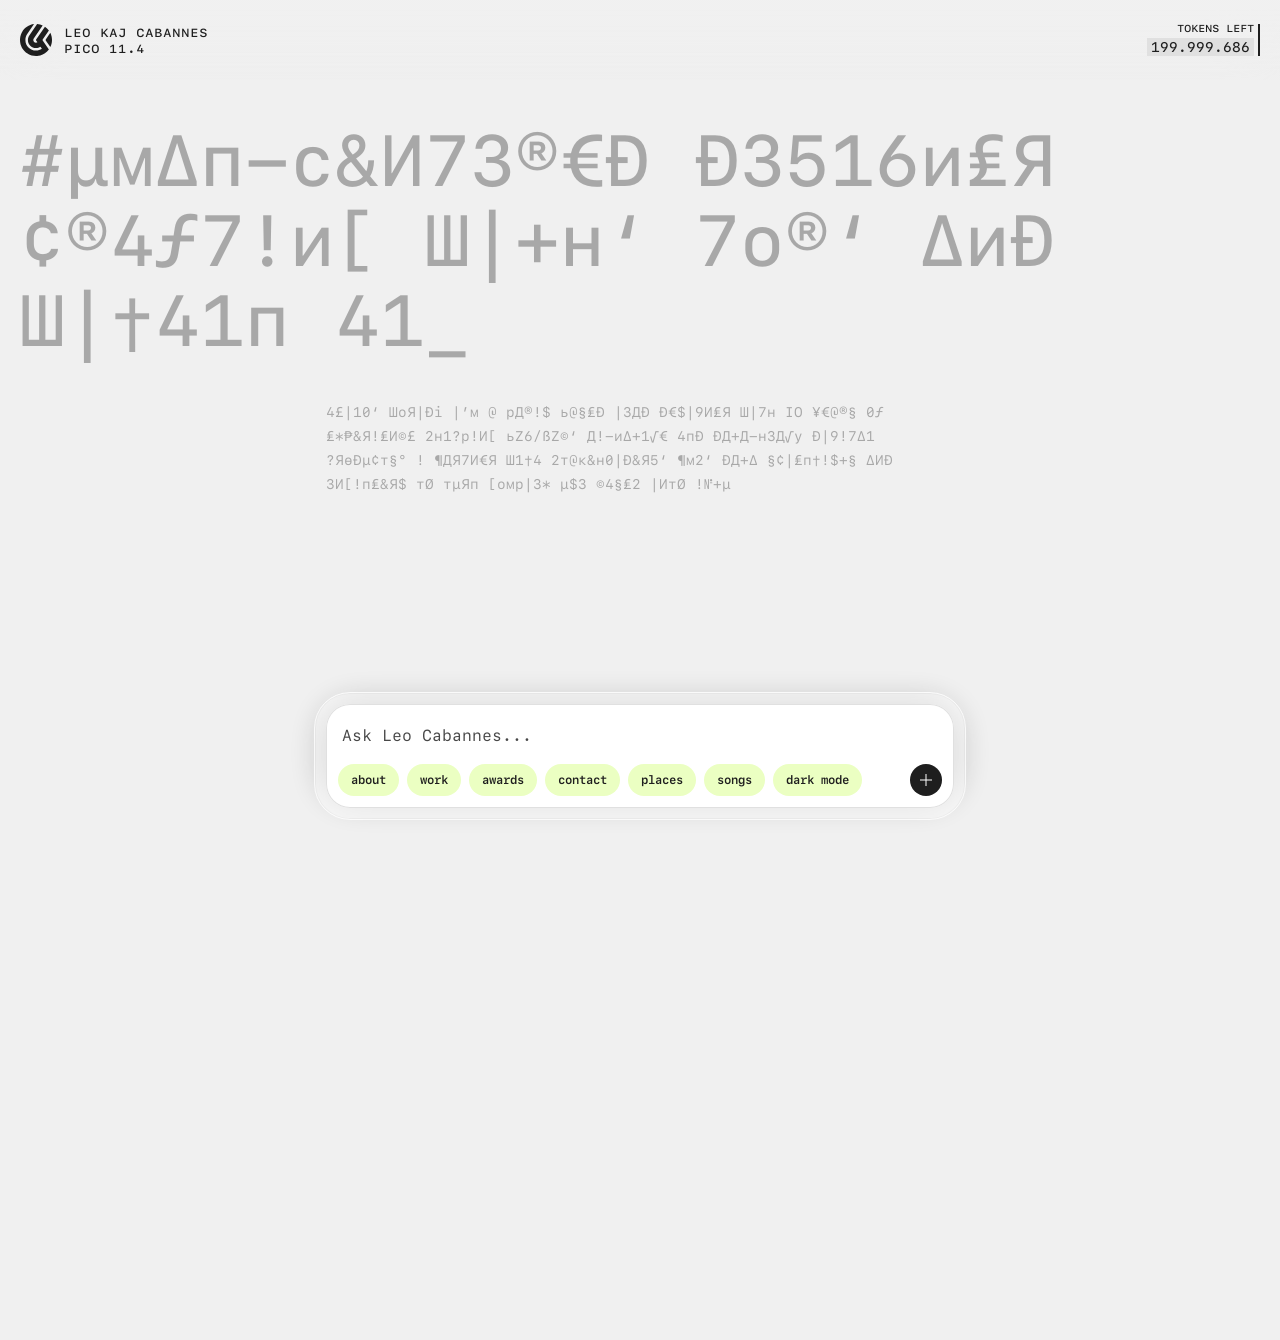
==== commit 6a5b7022: "Refine leet interactions and chatbox behavior" ====
--- a/index.html
+++ b/index.html
@@ -7,8 +7,8 @@
   <title>Leo Cabannes — Human-centered designer crafting with, for, and within AI</title>
   <meta name="description" content="Portfolio of Leo Cabannes, Lead Designer (UX/UI) at Artefact in Paris, designing GenAI use cases for Business Intelligence." />
   <link rel="icon" type="image/svg+xml" href="assets/logo.svg" />
-  <link rel="stylesheet" href="tokens.css?v=121" />
-  <link rel="stylesheet" href="styles.css?v=197" />
+  <link rel="stylesheet" href="tokens.css?v=126" />
+  <link rel="stylesheet" href="styles.css?v=199" />
 </head>
 <body
   data-screen="home"
@@ -105,7 +105,7 @@
                   <svg aria-hidden="true"><use href="#i-like"/></svg>
                 </button>
               </div>
-              <time class="message-actions__time" data-message-generated-at aria-label="Message generated at"></time>
+              <time class="message-actions__time" data-message-generated-at data-leet-text aria-label="Message generated at"></time>
             </div>
           </div>
 
@@ -197,53 +197,54 @@
             <button type="button" class="chat-bubble chip chip--bg" data-target="about">
               <span class="chip__copy">
                 <span class="chip__muted" data-leet-text>Tell me more</span>
-                <span class="chip__keyword">about</span>
+                <span class="chip__keyword" data-leet-text>about</span>
                 <span class="chip__muted" data-leet-text>yourself</span>
               </span>
             </button>
             <button type="button" class="chat-bubble chip chip--bg" data-target="work" data-href="work/">
               <span class="chip__copy">
                 <span class="chip__muted" data-leet-text>Show me your latest</span>
-                <span class="chip__keyword">work</span>
+                <span class="chip__keyword" data-leet-text>work</span>
               </span>
             </button>
             <button type="button" class="chat-bubble chip chip--bg" data-target="awards">
               <span class="chip__copy">
                 <span class="chip__muted" data-leet-text>Show me what</span>
-                <span class="chip__keyword">awards</span>
+                <span class="chip__keyword" data-leet-text>awards</span>
                 <span class="chip__muted" data-leet-text>you&rsquo;ve got</span>
               </span>
             </button>
             <button type="button" class="chat-bubble chip chip--bg" data-target="contact">
               <span class="chip__copy">
                 <span class="chip__muted" data-leet-text>How can I</span>
-                <span class="chip__keyword">contact</span>
+                <span class="chip__keyword" data-leet-text>contact</span>
                 <span class="chip__muted" data-leet-text>you?</span>
               </span>
             </button>
             <button type="button" class="chat-bubble chip chip--bg" data-target="places">
               <span class="chip__copy">
                 <span class="chip__muted" data-leet-text>Any favourite</span>
-                <span class="chip__keyword">places</span>
+                <span class="chip__keyword" data-leet-text>places</span>
                 <span class="chip__muted" data-leet-text>in Paris?</span>
               </span>
             </button>
             <button type="button" class="chat-bubble chip chip--bg" data-target="songs">
               <span class="chip__copy">
                 <span class="chip__muted" data-leet-text>What are your top 10</span>
-                <span class="chip__keyword">songs?</span>
+                <span class="chip__keyword" data-leet-text>songs</span>
+                <span class="chip__muted" data-leet-text>?</span>
               </span>
             </button>
             <button type="button" class="chat-bubble chip chip--bg" data-action="toggle-dark">
               <span class="chip__copy">
                 <span class="chip__muted" data-leet-text>Switch to</span>
-                <span class="chip__keyword">dark mode</span>
+                <span class="chip__keyword" data-leet-text>dark mode</span>
               </span>
             </button>
           </div>
 
           <button type="button" class="menu-btn" data-action="toggle-menu" aria-label="Open suggestions" aria-expanded="false">
-            <span class="menu-btn__label">close</span>
+            <span class="menu-btn__label" data-leet-text data-leet-role="menu">close</span>
             <span class="menu-btn__icon">
               <svg aria-hidden="true"><use href="#i-plus"/></svg>
             </span>
@@ -254,6 +255,6 @@
     </div>
   </nav>
 
-  <script src="script.js?v=170"></script>
+  <script src="script.js?v=182"></script>
 </body>
 </html>
--- a/tokens.css
+++ b/tokens.css
@@ -414,9 +414,11 @@
   --duration-menu-icon: 520ms;
   --duration-menu-label-reveal: 320ms;
   --delay-menu-label-reveal: 220ms;
+  --menu-leet-cascade-step: 70ms;
+  --menu-leet-timing-scale: 0.75;
   --duration-chip-layout-shift: 280ms;
   --duration-edge-indicator: 180ms;
-  --duration-terminal-cursor: 500ms;
+  --duration-terminal-cursor: 1000ms;
   --duration-viewport-opacity: 1ms;
   --duration-leet-color: 70ms;
   --duration-leet-shadow: 90ms;
@@ -459,7 +461,7 @@
   --leet-hover-delay: 70ms;
   --leet-hover-write-step: 10ms;
   --leet-hover-correction-step: 10ms;
-  --leet-hover-reset-delay: 220ms;
+  --leet-hover-reset-delay: 420ms;
   --leet-hover-reset-step: 14ms;
   --leet-line-delay: 180ms;
   --leet-line-correction-delay: 260ms;
--- a/styles.css
+++ b/styles.css
@@ -17,6 +17,16 @@
    Page
    ========================================================= */
 html { -webkit-text-size-adjust: 100%; }
+
+html:has(body[data-menu="open"]),
+body[data-menu="open"] {
+  overflow: hidden;
+  overscroll-behavior: none;
+}
+
+body[data-menu="open"] {
+  touch-action: none;
+}
 
 body {
   font-family: var(--font-family);
@@ -1050,13 +1060,25 @@
   vertical-align: top;
 }
 
-.chip__copy > :not(:last-child) {
+.chip__copy > * {
+  margin-right: 0;
+}
+
+.chip__copy > .chip__muted:first-child:not([data-leet-collapsed="true"]) {
+  margin-right: var(--chip-bg-content-gap);
+}
+
+.chip__copy > .chip__keyword:has(+ .chip__muted:not([data-leet-collapsed="true"])) {
   margin-right: var(--chip-bg-content-gap);
 }
 
 .chat-bubble .chip__muted[data-leet-text] {
   display: inline;
   white-space: normal;
+}
+
+.chat-bubble .chip__muted[data-leet-collapsed="true"] {
+  display: none;
 }
 
 .chip__muted   { color: var(--fg-accent); }
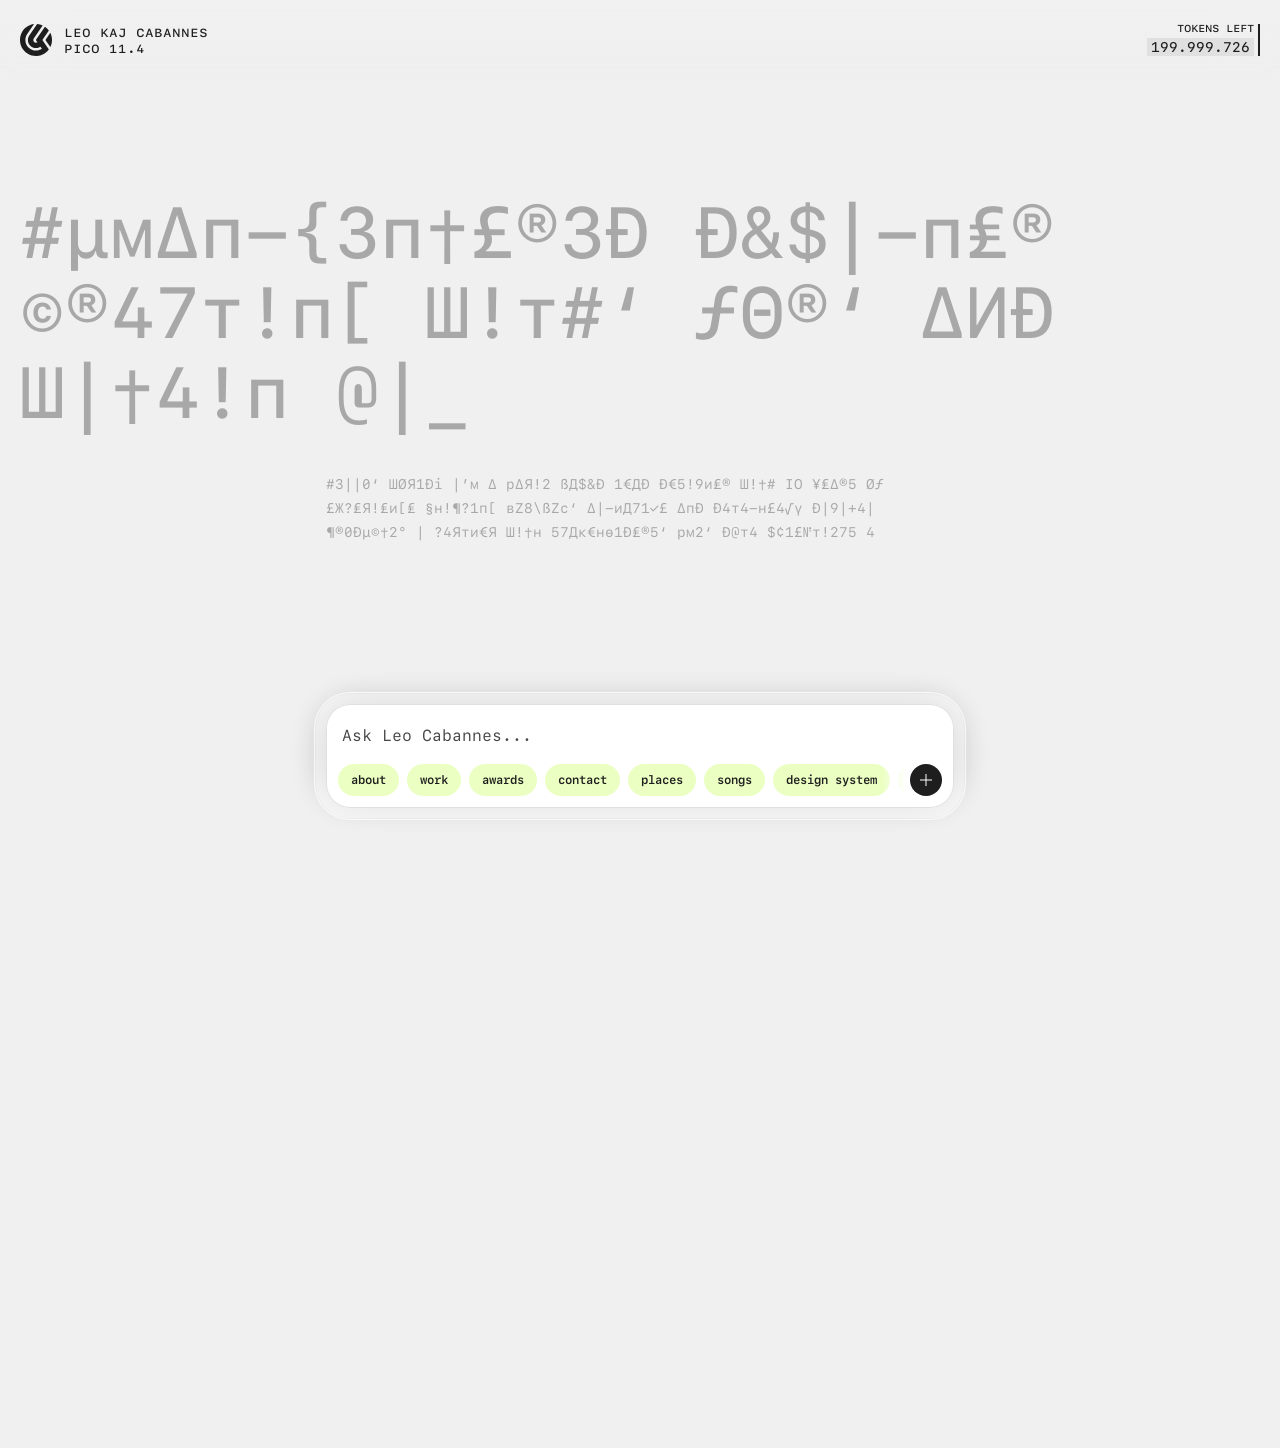
==== commit 98269749: "feat: add portfolio design system" ====
--- a/index.html
+++ b/index.html
@@ -7,8 +7,8 @@
   <title>Leo Cabannes — Human-centered designer crafting with, for, and within AI</title>
   <meta name="description" content="Portfolio of Leo Cabannes, Lead Designer (UX/UI) at Artefact in Paris, designing GenAI use cases for Business Intelligence." />
   <link rel="icon" type="image/svg+xml" href="assets/logo.svg" />
-  <link rel="stylesheet" href="tokens.css?v=126" />
-  <link rel="stylesheet" href="styles.css?v=199" />
+  <link rel="stylesheet" href="tokens.css?v=141" />
+  <link rel="stylesheet" href="styles.css?v=212" />
 </head>
 <body
   data-screen="home"
@@ -110,6 +110,7 @@
           </div>
 
           <div class="suggestions" data-reveal-on-scroll aria-label="Suggested prompts">
+          <p class="suggestions__title" data-leet-text data-viewport-fade>Dive deeper</p>
             <button type="button" class="suggestion" data-target="about" data-suggestion-state="hidden">
               <svg class="suggestion__icon" aria-hidden="true"><use href="#i-corner-down-right"/></svg>
               <span data-leet-text>Tell me more about yourself</span>
@@ -130,29 +131,49 @@
     <!-- =================== ABOUT =================== -->
     <section class="screen page page--conversation" data-screen-name="about" data-page-layout="conversation" aria-labelledby="about-title" hidden>
       <header class="top-bar top-bar--conversation">
-        <button type="button" class="back-button" data-action="back" aria-label="Go back">
+        <button type="button" class="back-button" data-action="back" data-viewport-fade aria-label="Go back">
           <svg class="back-button__icon" aria-hidden="true"><use href="#i-chevron-left"/></svg>
         </button>
-        <h1 id="about-title" class="chat-bubble chat-bubble--selected question-chip">
+        <h1 id="about-title" class="chat-bubble chat-bubble--selected question-chip" data-leet-grow="intrinsic" data-viewport-fade>
           <span class="chip__copy">
             <span class="chip__muted" data-leet-text>Tell me more</span>
-            <span class="chip__keyword">about</span>
+            <span class="chip__keyword" data-leet-text>about</span>
             <span class="chip__muted" data-leet-text>yourself</span>
           </span>
         </h1>
       </header>
 
-      <a class="logo logo-sm" href="#home" data-target="home" aria-label="Leo Cabannes home">
-        <img src="assets/logo.svg" alt="" />
-      </a>
-
-      <div class="answer">
-        <p data-reveal-on-scroll data-leet-text>Bonjour !</p>
-        <p data-reveal-on-scroll data-leet-text>I&rsquo;m Leo, a <strong>Lead Designer (UX/UI)</strong> based in Paris managing a small team of researchers and product designers at Artefact.</p>
-        <p data-reveal-on-scroll data-leet-text>Lately my focus has been on designing <strong>GenAI use cases</strong> for Business Intelligence. This pushed me to dig further into data analysis and data engineering, curious to discover how better data foundations can inspire innovative problem-solving products and/or features.</p>
-        <p data-reveal-on-scroll data-leet-text>When I&rsquo;m not working, you might come across me and my bike in the train, heading out for a <strong>day-long gravel ride</strong> somewhere in France.</p>
-
-        <div class="suggestions" data-reveal-on-scroll>
+      <div class="subpage-content">
+        <a class="logo logo-sm" href="#home" data-target="home" data-assistant-avatar data-assistant-avatar-state="hidden" data-viewport-fade aria-label="Leo Cabannes home">
+          <img src="assets/logo.svg" alt="" />
+        </a>
+
+        <div class="message" data-message>
+          <div class="message__body answer" data-message-body>
+            <p data-reveal-on-scroll data-leet-text>Bonjour !</p>
+            <p data-reveal-on-scroll data-leet-text>I&rsquo;m Leo, a <strong>Lead Designer (UX/UI)</strong> based in Paris managing a small team of researchers and product designers at Artefact.</p>
+            <p data-reveal-on-scroll data-leet-text>Lately my focus has been on designing <strong>GenAI use cases</strong> for Business Intelligence. This pushed me to dig further into data analysis and data engineering, curious to discover how better data foundations can inspire innovative problem-solving products and/or features.</p>
+            <p data-reveal-on-scroll data-leet-text>When I&rsquo;m not working, you might come across me and my bike in the train, heading out for a <strong>day-long gravel ride</strong> somewhere in France.</p>
+          </div>
+
+          <div class="message-actions" data-message-actions data-message-actions-state="hidden" data-message-actions-corrected="false" aria-label="Message actions">
+            <div class="message-actions__buttons">
+              <button type="button" class="message-action" data-action="share-message" aria-label="Share this message" title="Share">
+                <svg aria-hidden="true"><use href="#i-share"/></svg>
+              </button>
+              <button type="button" class="message-action" data-action="rate-message" data-rating="like" aria-label="Like this message" aria-pressed="false" title="Like">
+                <svg aria-hidden="true"><use href="#i-like"/></svg>
+              </button>
+              <button type="button" class="message-action message-action--dislike" data-action="rate-message" data-rating="dislike" aria-label="Dislike this message" aria-pressed="false" title="Dislike">
+                <svg aria-hidden="true"><use href="#i-like"/></svg>
+              </button>
+            </div>
+            <time class="message-actions__time" data-message-generated-at data-leet-text aria-label="Message generated at"></time>
+          </div>
+        </div>
+
+        <div class="suggestions" data-reveal-on-scroll aria-label="Suggested prompts">
+          <p class="suggestions__title" data-leet-text data-viewport-fade>Dive deeper</p>
           <button type="button" class="suggestion" data-target="work" data-href="work/" data-suggestion-state="hidden">
             <svg class="suggestion__icon" aria-hidden="true"><use href="#i-corner-down-right"/></svg>
             <span data-leet-text>Where have you worked?</span>
@@ -189,6 +210,7 @@
             <button type="button" class="chip chip--sm" data-target="contact">contact</button>
             <button type="button" class="chip chip--sm" data-target="places">places</button>
             <button type="button" class="chip chip--sm" data-target="songs">songs</button>
+            <button type="button" class="chip chip--sm" data-target="design-system" data-href="design-system/">design system</button>
             <button type="button" class="chip chip--sm" data-action="toggle-dark">dark mode</button>
           </div>
 
@@ -233,6 +255,12 @@
                 <span class="chip__muted" data-leet-text>What are your top 10</span>
                 <span class="chip__keyword" data-leet-text>songs</span>
                 <span class="chip__muted" data-leet-text>?</span>
+              </span>
+            </button>
+            <button type="button" class="chat-bubble chip chip--bg" data-target="design-system" data-href="design-system/">
+              <span class="chip__copy">
+                <span class="chip__muted" data-leet-text>Let me see the</span>
+                <span class="chip__keyword" data-leet-text>design system</span>
               </span>
             </button>
             <button type="button" class="chat-bubble chip chip--bg" data-action="toggle-dark">
@@ -255,6 +283,6 @@
     </div>
   </nav>
 
-  <script src="script.js?v=182"></script>
+  <script src="script.js?v=190"></script>
 </body>
 </html>
--- a/tokens.css
+++ b/tokens.css
@@ -102,395 +102,59 @@
 }
 
 :root {
+  /* Colors (12) */
+  --bg-page: #f0f0f0;
+  --bg-surface: #ffffff;
+  --bg-accent: #80c800;
+  --bg-accent-subtle: #ebffc2;
+  --bg-inverse: #1e1e1e;
+  --fg-default: #1e1e1e;
+  --fg-muted: #474747;
+  --fg-accent: #80c800;
+  --fg-leet-muted: #a8a8a8;
+  --fg-on-dark: #ffffff;
+  --border-default: #e0e0e0;
+  --border-glass: rgba(255, 255, 255, 0.62);
 
-  /* =============================================================
-     1. COLOR — primitives
-     Figma: Color / White, Light Gray, Grey, Dark Grey, Black,
-            Light Neon Green, Neon Green, Subtle Neon Green,
-            Dark Neon Green
-     ============================================================= */
-  --color-white:       #ffffff;
-  --color-light-gray:  #f0f0f0;
-  --color-grey:        #e0e0e0;
-  --color-leet-grey:   #a8a8a8;
-  --color-dark-grey:   #474747;
-  --color-black:       #1e1e1e;
+  /* Spacing (10) — 4px base grid */
+  --space-1: 4px;
+  --space-2: 8px;
+  --space-3: 12px;
+  --space-4: 16px;
+  --space-5: 20px;
+  --space-6: 24px;
+  --space-7: 28px;
+  --space-8: 32px;
+  --space-10: 40px;
+  --space-14: 56px;
 
-  --color-neon-light:   #ebffc2;
-  --color-neon-subtle:  #daff99;
-  --color-neon:         #80c800;
-  --color-neon-dark:    #4c7600;
+  /* Typography (12) */
+  --font-family: "SF Mono Local", "SF Mono", "SFMono-Regular", ui-monospace, Menlo, Monaco, Consolas, monospace;
+  --fw-regular: 400;
+  --fw-medium: 500;
+  --fw-semibold: 600;
+  --fw-bold: 700;
+  --fz-h1: 32px;
+  --fz-body: 16px;
+  --fz-paragraph: 14px;
+  --fz-button-sm: 12px;
+  --lh-h1: 36px;
+  --lh-body: 24px;
+  --lh-button-sm: 16px;
 
-  /* =============================================================
-     2. COLOR — semantic (what to reach for in components)
-     ============================================================= */
-  /* Backgrounds */
-  --bg-page:           var(--color-light-gray);
-  --bg-surface:        var(--color-white);
-  --bg-surface-transparent: rgba(255, 255, 255, 0);
-  --bg-accent-subtle:  var(--color-neon-light);
-  --bg-accent:         var(--color-neon);
-  --bg-accent-hover:   var(--color-neon-subtle);
-  --bg-inverse:        var(--color-black);
-  --bg-control-hover:  var(--color-grey);
-  --bg-control-pressed: rgba(0, 0, 0, 0.08);
-  --bg-control-hover-subtle: rgba(0, 0, 0, 0.03);
-  --bg-control-hover-soft: rgba(0, 0, 0, 0.04);
-  --bg-glass:          rgba(255, 255, 255, 0.1);
-  --bg-chatbox-glass:  rgba(255, 255, 255, 0.48);
-  --bg-backdrop-filter: rgba(240, 240, 240, 0.01);
-  --bg-page-transparent: rgba(240, 240, 240, 0);
-  --bg-overlay:        rgba(0, 0, 0, 0.16);
-  --bg-overlay-subtle: rgba(0, 0, 0, 0.08);
+  /* Borders and radii (7) */
+  --radius-action: 4px;
+  --radius-sm: 8px;
+  --radius-md: 24px;
+  --radius-lg: 36px;
+  --radius-chip: 40px;
+  --size-icon: 24px;
+  --stroke-thin: 1px;
 
-  /* Foregrounds (text & icons) */
-  --fg-default:        var(--color-black);
-  --fg-muted:          var(--color-dark-grey);
-  --fg-accent:         var(--color-neon);
-  --fg-leet-muted:     var(--color-leet-grey);
-  --fg-on-dark:        var(--color-white);
-  --fg-on-image:       var(--color-white);
-
-  /* Borders */
-  --border-default:    var(--color-grey);
-  --border-strong:     var(--color-dark-grey);
-  --border-glass:      rgba(255, 255, 255, 0.62);
-  --border-glass-subtle: rgba(0, 0, 0, 0.03);
-
-  /* =============================================================
-     3. TYPOGRAPHY
-     Figma: SF Mono family.  Tokens mirror the Figma text styles:
-            h/h1-mobile, h/h2-mobile, h/h3-mobile, h/h4-mobile,
-            p-mobile, a/Button-bg, a/Button-gst, a/Button-sm
-     ============================================================= */
-  --font-family: "SF Mono Local", "SF Mono", "SFMono-Regular", ui-monospace, Menlo, Monaco, Consolas, monospace;
-  --font-family-mono: var(--font-family);
-
-  /* Weights */
-  --fw-regular:   400;
-  --fw-medium:    500;
-  --fw-semibold:  600;
-  --fw-bold:      700;
-
-  /* Sizes (mobile scale) */
-  --fz-h1:         32px;  /* h/h1-mobile */
-  --fz-h2:         18px;  /* h/h2-mobile */
-  --fz-h3:         16px;  /* h/h3-mobile */
-  --fz-h4:         11px;  /* h/h4-mobile */
-  --fz-body:       16px;  /* p-mobile */
-  --fz-paragraph:  14px;  /* p */
-  --fz-button-bg:  14px;  /* a/Button-bg */
-  --fz-button-gst: 14px;  /* a/Button-gst */
-  --fz-button-sm:  12px;  /* a/Button-sm */
-
-  /* Line heights */
-  --lh-h1:         36px;
-  --lh-h2:         20px;
-  --lh-h3:         24px;
-  --lh-h4:         20px;
-  --lh-body:       24px;
-  --lh-paragraph:  24px;
-  --lh-button-bg:  18px;
-  --lh-button-gst: 24px;
-  --lh-button-sm:  16px;
-
-  /* Letter spacing (only non-zero values) */
-  --ls-h2: -2px;
-  --ls-paragraph: 0;
-  --ls-card-title: -0.36px;
-
-  /* =============================================================
-     4. SPACE — 4px scale
-     Names match the multiplier (space-1 = 4px ... space-14 = 56px)
-     ============================================================= */
-  --space-0:   0;
-  --space-1:   4px;
-  --space-2:   8px;
-  --space-3:   12px;
-  --space-4:   16px;
-  --space-5:   20px;
-  --space-6:   24px;
-  --space-7:   28px;
-  --space-8:   32px;
-  --space-10:  40px;
-  --space-12:  48px;
-  --space-14:  56px;
-
-  /* Fixed component geometry */
-  --size-control:      44px;
-  --size-icon:         24px;
-  --size-chip:         32px;
-  --size-chip-large:   44px;
-  --stroke-thin:       1px;
-  --stroke-marker:     2px;
-  --card-inset:        6px;
-  --project-card-row-height: 148px;
-  --project-card-title-inline: 18px;
-  --project-card-title-bottom: 14px;
-  --project-card-hover-offset: 2px;
-  --project-card-tag-size: 12px;
-  --project-card-tag-line: var(--lh-button-sm);
-  --project-card-tag-height: var(--space-4);
-  --project-card-tag-padding-inline: var(--space-1);
-  --project-card-tag-gap: 0;
-  --project-card-tag-dismiss-offset: -4px;
-  --project-card-tag-dismiss-scale: 0.96;
-  --chip-inline-gap: 3px;
-  --menu-label-start-offset: 6px;
-  --back-button-size: var(--size-control);
-  --back-button-icon-size: var(--size-icon);
-  --back-button-icon-stroke: var(--stroke-thin);
-  --back-button-radius: var(--radius-lg);
-  --back-button-color: var(--fg-default);
-  --back-button-background: var(--glass-shell-background);
-  --back-button-border: var(--glass-shell-border);
-  --back-button-filter: var(--glass-shell-filter);
-  --back-button-shadow: var(--glass-shell-inner-shadow), var(--glass-shell-border-shadow);
-  --back-button-background-hover: var(--bg-control-hover-soft);
-  --back-button-background-pressed: var(--bg-control-pressed);
-  --back-button-transition-duration: var(--duration-fast);
-  --back-button-transition-easing: var(--easing-default);
-
-  /* =============================================================
-     5. RADIUS
-     ============================================================= */
-  --radius-xs:        2px;   /* image inside a card */
-  --radius-action:    4px;   /* compact icon action */
-  --radius-sm:        8px;   /* card */
-  --radius-md:        24px;  /* chatbox inner pill */
-  --radius-lg:        36px;  /* chatbox outer pill, back-button */
-  --radius-chatbox-open: 40px;
-  --radius-chip:      40px;  /* chips, question-pills */
-  --radius-pill:      72px;  /* menu toggle button */
-  --chip-bg-content-gap: 8px;
-  --chip-bg-padding-block: var(--space-3);
-
-  /* =============================================================
-     6. SHADOW
-     ============================================================= */
-  --shadow-floating:    0 4px 16px 4px rgba(0, 0, 0, 0.08);
-  --shadow-card-hover:  0 8px 24px rgba(0, 0, 0, 0.08);
-  --shadow-leet-glow:   0 0 3px rgba(128, 200, 0, 0.95), 0 0 9px rgba(128, 200, 0, 0.72);
-  --shadow-chatbox-opacity: 0.24;
-  --shadow-chatbox-inset-bottom: var(--size-icon);
-  --shadow-chatbox-blur: var(--space-4);
-  --shadow-chatbox-offset-y: var(--space-2);
-  --shadow-chatbox-scale: 0.98;
-  --shadow-chatbox-inner: inset 0 1px 0 rgba(255, 255, 255, 0.24);
-
-  /* =============================================================
-     7. EFFECTS — blur & gradients
-     ============================================================= */
+  /* Effects and motion (5) */
+  --shadow-floating: 0 4px 16px 4px rgba(0, 0, 0, 0.08);
+  --shadow-leet-glow: 0 0 3px rgba(128, 200, 0, 0.95), 0 0 9px rgba(128, 200, 0, 0.72);
   --blur-glass: 12px;
-  --chatbox-glass-blur: 6px;
-  --chatbox-glass-saturation: 180%;
-  --glass-shell-background: var(--bg-chatbox-glass);
-  --glass-shell-filter: blur(var(--chatbox-glass-blur)) saturate(var(--chatbox-glass-saturation));
-  --glass-shell-border: var(--stroke-thin) solid var(--border-glass);
-  --glass-shell-border-shadow: inset 0 0 0 var(--stroke-thin) var(--border-glass-subtle);
-  --glass-shell-inner-shadow: var(--shadow-chatbox-inner);
-
-  --gradient-image-overlay: linear-gradient(
-    to bottom,
-    rgba(0, 0, 0, 0) 50%,
-    rgba(0, 0, 0, 0.5) 100%
-  );
-  --gradient-fade-right: linear-gradient(
-    to right,
-    #000 calc(100% - 32px),
-    transparent
-  );
-
-  /* =============================================================
-     8. LAYOUT
-     ============================================================= */
-  --frame-max:   402px;  /* outer mobile frame width */
-  --content-max: 354px;  /* content column inside the frame */
-  --gutter:      var(--space-6);
-  --safe-bottom: max(env(safe-area-inset-bottom), var(--space-4));
-  --mobile-topbar-height: 80px;
-  --mobile-topbar-top: var(--space-6);
-  --mobile-topbar-side: var(--gutter);
-  --mobile-topbar-effect-height: 80px;
-  --mobile-content-top: calc(var(--mobile-topbar-height) + var(--space-10));
-  --content-view-top-inset: var(--space-6);
-  --content-view-bottom-inset: var(--space-2);
-
-  /* Desktop grid */
-  --desktop-breakpoint: 768px;
-  --desktop-body-max:    1336px;
-  --desktop-side-margin: 20px;
-  --desktop-grid-max: calc(var(--desktop-body-max) - (2 * var(--desktop-side-margin)));
-  --desktop-grid-columns: 16;
-  --desktop-grid-gutter: 24px;
-  --desktop-title-size:  72px;
-  --desktop-title-line:  80px;
-  --desktop-title-weight: var(--fw-medium);
-  --desktop-page-hero-top: 120px;
-  --desktop-page-hero-gap: var(--space-10);
-  --desktop-copy-size:   var(--fz-paragraph);
-  --desktop-copy-line:   var(--lh-paragraph);
-  --desktop-copy-max:    628px;
-  --desktop-logo-size:   32px;
-  --desktop-logo-left:   0;
-  --shell-identity-gap: var(--space-3);
-  --shell-identity-size: 14px;
-  --shell-identity-line: 16px;
-  --shell-header-top:  var(--space-6);
-  --desktop-navbar-height: 80px;
-  --desktop-topbar-effect-height: 80px;
-  --desktop-topbar-background: linear-gradient(
-    to bottom,
-    var(--bg-page) 0%,
-    rgba(240, 240, 240, 0) 100%
-  );
-  --desktop-topbar-blur: 32px;
-  --desktop-topbar-blur-mask: linear-gradient(
-    to bottom,
-    #000 0%,
-    transparent 100%
-  );
-  --mobile-navbar-bottom: var(--space-3);
-  --desktop-navbar-width: 652px;
-  --desktop-navbar-open-width: calc(var(--desktop-navbar-width) + var(--space-2));
-  --desktop-navbar-bottom: 80px;
-  --desktop-navbar-open-bottom: calc(var(--desktop-navbar-bottom) - var(--space-1));
-  --desktop-content-chatbox-gap: var(--space-10);
-  --token-counter-value-height: 18px;
-  --token-counter-value-padding-inline: var(--space-1);
-  --token-counter-value-bg: var(--color-grey);
-  --token-counter-label-size: 12px;
-  --token-counter-label-line: var(--space-2);
-  --token-counter-line-gap: var(--space-1);
-  --token-counter-stack-gap: 6px;
-  /* Reusable page composition */
-  --page-logo-size:       var(--space-14);
-  --page-logo-title-gap:  var(--space-6);
-  --page-title-content-gap: var(--space-6);
-  --page-content-gap:     var(--space-10);
-  --message-body-gap: var(--space-3);
-  --message-copy-actions-gap: var(--space-4);
-  --message-actions-height: var(--space-6);
-  --message-action-size: var(--space-6);
-  --message-actions-gap: var(--space-3);
-  --message-actions-time-gap: var(--space-5);
-  --message-action-reveal-duration: 480ms;
-  --message-action-reveal-step: 90ms;
-  --message-action-start-scale: 0.45;
-  --message-action-correction-duration: 180ms;
-  --chatbox-closed-max-width: 378px;
-  --chatbox-options-button-reserve: 36px;
-  --chatbox-options-fade-width: var(--size-icon);
-  --chatbox-options-fade-overlap: var(--stroke-thin);
-  --chatbox-menu-button-open-width: 76px;
-  --chatbox-menu-label-max-width: var(--space-8);
-  --chatbox-menu-button-stack-gap: var(--space-2);
-
-  /* Chatbox geometry (used by .app padding and .screen min-height) */
-  --chatbox-floor:        180px;  /* vertical space reserved at the bottom of every screen */
-  --chatbox-h-closed:       128px;  /* Figma Navbar closed height */
-  --chatbox-h-open:         556px;  /* Includes the multiline expanded chips */
-  --chatbox-inner-h-closed: 104px;  /* = h-closed (128) - 2 * chatbox padding (12) */
-  --chatbox-inner-h-open:   524px;  /* = h-open (556) - 2 * chatbox padding (16) */
-
-  /* =============================================================
-     9. Z-INDEX
-     ============================================================= */
-  --z-overlay: 40;
-  --z-chatbox: 50;
-  --z-topbar: 30;
-
-  /* =============================================================
-     10. MOTION
-     ============================================================= */
   --easing-default: cubic-bezier(0.2, 0.8, 0.2, 1);
-  --easing-spring:  cubic-bezier(0.34, 1.15, 0.64, 1);
-  --easing-flip: cubic-bezier(0.32, 0.72, 0, 1);
-  --easing-suggestion-line: linear;
-  --duration-fast:  150ms;
-  --duration-base:  250ms;
-  --duration-spring: 380ms;
-  --duration-menu-control: 460ms;
-  --duration-menu-icon: 520ms;
-  --duration-menu-label-reveal: 320ms;
-  --delay-menu-label-reveal: 220ms;
-  --menu-leet-cascade-step: 70ms;
-  --menu-leet-timing-scale: 0.75;
-  --duration-chip-layout-shift: 280ms;
-  --duration-edge-indicator: 180ms;
-  --duration-terminal-cursor: 1000ms;
-  --duration-viewport-opacity: 1ms;
-  --duration-leet-color: 70ms;
-  --duration-leet-shadow: 90ms;
-  --suggestion-line-reveal-duration: 800ms;
-  --suggestion-line-cascade-step: 100ms;
-  --suggestion-icon-reveal-duration: 1100ms;
-  --suggestion-icon-cascade-step: 120ms;
-  --suggestion-icon-start-scale: 0.45;
-  --shell-intro-duration: 900ms;
-
-  /* Project image depixelation */
-  --project-image-reveal-duration-min: 2200ms;
-  --project-image-reveal-duration-max: 3000ms;
-  --project-image-reveal-stagger: 80ms;
-  --project-image-reveal-start-block: 32;
-  --project-image-reveal-milestones: 5;
-  --project-image-reveal-pace-segments: 9;
-  --project-image-reveal-pace-jitter: 0.08;
-  --project-image-reveal-regression-min: 0.05;
-  --project-image-reveal-regression-max: 0.12;
-  --project-card-tag-complete-hold: 120ms;
-  --project-card-tag-done-hold: 400ms;
-  --project-card-tag-dismiss-duration: var(--duration-base);
-  --project-image-reveal-fade-start: 0.82;
-  --project-image-reveal-threshold: 0.15;
-  --project-image-reveal-root-margin: 0px 0px -10% 0px;
-  --project-image-reveal-max-dpr: 2;
-  --project-image-reveal-token-cost: 1;
-
-  /* Reusable below-the-fold content generation */
-  --viewport-reveal-duration-min: 600ms;
-  --viewport-reveal-duration-max: 1800ms;
-  --viewport-reveal-threshold: 0.15;
-
-  /* Text engine — shared by every page and component */
-  --leet-type-step: 18ms;
-  --leet-correction-delay: 280ms;
-  --leet-correction-step: 18ms;
-  --leet-accent-duration: 80ms;
-  --leet-hover-delay: 70ms;
-  --leet-hover-write-step: 10ms;
-  --leet-hover-correction-step: 10ms;
-  --leet-hover-reset-delay: 420ms;
-  --leet-hover-reset-step: 14ms;
-  --leet-line-delay: 180ms;
-  --leet-line-correction-delay: 260ms;
-  --leet-line-correction-step: 16ms;
-  --leet-hide-step: 18ms;
-
-  /* Automatic page intro planner */
-  --page-intro-duration-min: 1200ms;
-  --page-intro-duration-max: 4000ms;
-  --page-intro-write-base: 60ms;
-  --page-intro-write-character-factor: 22;
-  --page-intro-write-duration-min: 90ms;
-  --page-intro-write-duration-max: 650ms;
-  --page-intro-correction-base: 80ms;
-  --page-intro-correction-character-factor: 16;
-  --page-intro-correction-duration-min: 140ms;
-  --page-intro-correction-duration-max: 600ms;
-  --page-intro-font-reference: 16;
-  --page-intro-font-factor-min: 0.85;
-  --page-intro-font-factor-max: 2.2;
-  --page-intro-fold-bottom-inset: var(--chatbox-floor);
-  --page-first-load-delay: 400ms;
-
-  /* Persistent token counter */
-  --token-counter-duration: 1400ms;
-  --token-persist-delay: 120ms;
-
-  /* =============================================================
-     11. FOCUS / A11Y
-     ============================================================= */
-  --focus-ring: 0 0 0 2px var(--bg-surface), 0 0 0 4px var(--bg-accent);
+  --duration-fast: 150ms;
 }
--- a/styles.css
+++ b/styles.css
@@ -1,6 +1,6 @@
 /* =============================================================
    styles.css — base + components
-   All raw values live in tokens.css. This file only consumes them.
+   Shared foundations live in tokens.css. Component geometry stays local.
    ============================================================= */
 
 /* =========================================================
@@ -13,6 +13,17 @@
 img { display: block; max-width: 100%; }
 [hidden] { display: none !important; }
 
+/* Responsive implementation values. These are component configuration,
+   not portfolio-wide design decisions. */
+:root {
+  --frame-max: 402px;
+  --gutter: var(--space-6);
+  --safe-bottom: max(env(safe-area-inset-bottom), var(--space-4));
+  --subpage-content-top: 80px;
+  --subpage-content-item-gap: var(--space-3);
+  --subpage-scroll-bottom: calc(var(--space-3) + 128px + var(--space-10));
+}
+
 /* =========================================================
    Page
    ========================================================= */
@@ -45,7 +56,7 @@
   width: 100%;
   max-width: var(--frame-max);
   min-height: 100svh;
-  padding: var(--space-8) var(--gutter) calc(var(--chatbox-floor) + var(--space-10) + var(--safe-bottom));
+  padding: var(--space-8) var(--gutter) calc(180px + var(--space-10) + var(--safe-bottom));
   position: relative;
 }
 
@@ -71,11 +82,51 @@
 .screen[data-page-layout="hero"] {
   justify-content: safe center;
   gap: 0;
-  padding: var(--mobile-content-top) 0 var(--chatbox-floor);
+  padding: calc(80px + 112px) 0 180px;
 }
 
 .screen:not([data-page-layout="hero"]) {
-  padding-top: var(--mobile-content-top);
+  padding-top: 0;
+  gap: var(--space-6);
+}
+
+body:not([data-page-layout="hero"]) .app {
+  padding-top: var(--subpage-content-top);
+  padding-bottom: var(--subpage-scroll-bottom);
+}
+
+.subpage-content {
+  display: flex;
+  flex-direction: column;
+  gap: 0;
+  width: 100%;
+  min-width: 0;
+}
+
+.subpage-content > .logo-sm {
+  margin-top: 0;
+}
+
+.subpage-content > .logo-sm + .message {
+  margin-top: var(--subpage-content-item-gap);
+}
+
+[data-assistant-avatar] {
+  opacity: 0;
+  transform: scale(0.84);
+  transform-origin: center;
+  transition:
+    opacity 250ms var(--easing-default),
+    transform 250ms cubic-bezier(0.34, 1.15, 0.64, 1);
+}
+
+[data-assistant-avatar-state="visible"] {
+  opacity: 1;
+  transform: scale(1);
+}
+
+.subpage-content :is(.message, .message__body, .answer, .project-grid) {
+  gap: var(--subpage-content-item-gap);
 }
 /* =========================================================
    Top bars (global shell + conversation variant)
@@ -85,11 +136,27 @@
 }
 
 .top-bar--conversation {
-  display: flex;
-  align-items: center;
-  gap: var(--space-3);
-  padding-top: var(--space-4);
-  min-height: var(--size-control);
+  display: grid;
+  grid-template-columns: 44px minmax(0, 1fr);
+  align-items: start;
+  column-gap: var(--space-3);
+  width: 100%;
+  padding-top: 0px;
+  min-height: 44px;
+}
+
+.top-bar--conversation > .back-button {
+  grid-column: 1;
+  grid-row: 1;
+}
+
+.top-bar--conversation > .question-chip {
+  grid-column: 2;
+  grid-row: 1;
+  justify-self: end;
+  width: fit-content;
+  min-width: 0;
+  max-width: 100%;
 }
 
 /* =========================================================
@@ -98,48 +165,48 @@
 .logo { display: block; }
 .logo img { width: 100%; height: 100%; }
 
-.logo-lg { width: var(--page-logo-size); height: var(--page-logo-size); margin-bottom: 0; }
-.logo-sm { width: var(--size-control); height: var(--size-control); margin-top: var(--space-6); }
+.logo-lg { width: var(--space-14); height: var(--space-14); margin-bottom: 0; }
+.logo-sm { width: 44px; height: 44px; margin-top: var(--space-6); }
 
 /* =========================================================
    Back button
    ========================================================= */
 .back-button {
-  inline-size: var(--back-button-size);
-  block-size: var(--back-button-size);
-  flex: 0 0 var(--back-button-size);
-  border-radius: var(--back-button-radius);
+  inline-size: 44px;
+  block-size: 44px;
+  flex: 0 0 44px;
+  border-radius: var(--radius-lg);
   display: inline-flex;
   align-items: center;
   justify-content: center;
-  color: var(--back-button-color);
-  background-color: var(--back-button-background);
-  border: var(--back-button-border);
-  box-shadow: var(--back-button-shadow);
-  backdrop-filter: var(--back-button-filter);
-  -webkit-backdrop-filter: var(--back-button-filter);
-  transition: background-color var(--back-button-transition-duration)
-    var(--back-button-transition-easing);
+  color: var(--fg-default);
+  background-color: rgba(255, 255, 255, 0.48);
+  border: var(--stroke-thin) solid var(--border-glass);
+  box-shadow: inset 0 1px 0 rgba(255, 255, 255, 0.24), inset 0 0 0 var(--stroke-thin) rgba(0, 0, 0, 0.03);
+  backdrop-filter: blur(6px) saturate(180%);
+  -webkit-backdrop-filter: blur(6px) saturate(180%);
+  transition: background-color var(--duration-fast)
+    var(--easing-default);
   -webkit-tap-highlight-color: transparent;
 }
 
 @media (hover: hover) {
   .back-button:hover {
-    background-color: var(--back-button-background-hover);
+    background-color: rgba(0, 0, 0, 0.04);
   }
 }
 
 .back-button:active {
-  background-color: var(--back-button-background-pressed);
+  background-color: rgba(0, 0, 0, 0.08);
 }
 
 .back-button__icon {
-  inline-size: var(--back-button-icon-size);
-  block-size: var(--back-button-icon-size);
+  inline-size: var(--size-icon);
+  block-size: var(--size-icon);
 }
 
 .back-button__icon :where(path, line, polyline) {
-  stroke-width: var(--back-button-icon-stroke);
+  stroke-width: var(--stroke-thin);
 }
 
 /* Page-level state for a chat bubble representing the user's prompt. */
@@ -152,7 +219,7 @@
    ========================================================= */
 .h1 {
   margin: 0;
-  font-family: var(--font-family-mono);
+  font-family: var(--font-family);
   font-size: var(--fz-h1);
   line-height: var(--lh-h1);
   font-weight: var(--fw-bold);
@@ -162,9 +229,9 @@
 .lede {
   margin: var(--space-3) 0 0 0;
   font-size: var(--fz-paragraph);
-  line-height: var(--lh-paragraph);
+  line-height: var(--lh-body);
   font-weight: var(--fw-regular);
-  letter-spacing: var(--ls-paragraph);
+  letter-spacing: 0;
   color: var(--fg-muted);
 }
 
@@ -178,9 +245,9 @@
   position: fixed;
   top: 0;
   left: 50%;
-  width: calc(100vw - (2 * var(--mobile-topbar-side)));
-  height: var(--mobile-topbar-height);
-  z-index: var(--z-topbar);
+  width: calc(100vw - (2 * var(--space-6)));
+  height: 80px;
+  z-index: 30;
   padding: 0;
   margin: 0;
   transform: translateX(-50%);
@@ -192,14 +259,22 @@
   top: 0;
   left: 50%;
   width: 100vw;
-  height: var(--mobile-topbar-effect-height);
+  height: 80px;
   z-index: 0;
   pointer-events: none;
-  background: var(--bg-backdrop-filter);
-  backdrop-filter: blur(var(--desktop-topbar-blur));
-  -webkit-backdrop-filter: blur(var(--desktop-topbar-blur));
-  mask-image: var(--desktop-topbar-blur-mask);
-  -webkit-mask-image: var(--desktop-topbar-blur-mask);
+  background: rgba(240, 240, 240, 0.01);
+  backdrop-filter: blur(32px);
+  -webkit-backdrop-filter: blur(32px);
+  mask-image: linear-gradient(
+    to bottom,
+    #000 0%,
+    transparent 100%
+  );
+  -webkit-mask-image: linear-gradient(
+    to bottom,
+    #000 0%,
+    transparent 100%
+  );
   transform: translateX(-50%);
 }
 
@@ -209,13 +284,13 @@
   top: 0;
   left: 50%;
   width: 100vw;
-  height: var(--mobile-topbar-effect-height);
+  height: 80px;
   z-index: 1;
   pointer-events: none;
   background: linear-gradient(
     to bottom,
     var(--bg-page) 0%,
-    var(--bg-page-transparent) 100%
+    rgba(240, 240, 240, 0) 100%
   );
   transform: translateX(-50%);
 }
@@ -229,12 +304,12 @@
 }
 
 .page-logo--mobile {
-  flex: 0 0 var(--page-logo-size);
-  margin-bottom: var(--page-logo-title-gap);
+  flex: 0 0 var(--space-14);
+  margin-bottom: var(--space-6);
 }
 
 .screen[data-page-layout="hero"] .page-hero {
-  gap: var(--page-title-content-gap);
+  gap: var(--space-6);
   margin-bottom: 0;
 }
 
@@ -245,20 +320,20 @@
 .page-content {
   display: flex;
   flex-direction: column;
-  gap: var(--page-content-gap);
+  gap: var(--space-10);
 }
 
 .message {
   display: flex;
   flex-direction: column;
-  gap: var(--message-copy-actions-gap);
+  gap: var(--space-6);
   width: 100%;
 }
 
 .message__body {
   display: flex;
   flex-direction: column;
-  gap: var(--message-body-gap);
+  gap: var(--space-3);
 }
 
 .message__body > .lede {
@@ -268,7 +343,7 @@
 .message__continuation {
   display: flex;
   flex-direction: column;
-  gap: var(--message-body-gap);
+  gap: var(--space-3);
 }
 
 .message__continuation > .lede {
@@ -279,16 +354,16 @@
   display: flex;
   align-items: center;
   justify-content: flex-start;
-  gap: var(--message-actions-time-gap);
+  gap: var(--space-5);
   width: 100%;
-  height: var(--message-actions-height);
+  height: var(--space-6);
   color: var(--fg-muted);
 }
 
 .message-actions__buttons {
   display: flex;
   align-items: center;
-  gap: var(--message-actions-gap);
+  gap: var(--space-3);
   height: 100%;
 }
 
@@ -297,19 +372,19 @@
   display: inline-flex;
   align-items: center;
   justify-content: center;
-  width: var(--message-action-size);
-  height: var(--message-action-size);
+  width: var(--space-6);
+  height: var(--space-6);
   border-radius: var(--radius-action);
   color: var(--fg-leet-muted);
   opacity: 1;
   transform: scale(1);
   transform-origin: center;
   transition:
-    opacity var(--message-action-reveal-duration) var(--easing-default)
-      calc(var(--message-action-index) * var(--message-action-reveal-step)),
-    transform var(--message-action-reveal-duration) var(--easing-spring)
-      calc(var(--message-action-index) * var(--message-action-reveal-step)),
-    color var(--message-action-correction-duration) var(--easing-default),
+    opacity 480ms var(--easing-default)
+      calc(var(--message-action-index) * 90ms),
+    transform 480ms cubic-bezier(0.34, 1.15, 0.64, 1)
+      calc(var(--message-action-index) * 90ms),
+    color 180ms var(--easing-default),
     background-color var(--duration-fast) var(--easing-default);
 }
 
@@ -318,7 +393,7 @@
 
 .message-actions[data-message-actions-state="hidden"] .message-action {
   opacity: 0;
-  transform: scale(var(--message-action-start-scale));
+  transform: scale(0.45);
 }
 
 .message-action[data-message-action-corrected="true"] {
@@ -327,12 +402,12 @@
 
 @media (hover: hover) {
   .message-action:hover {
-    background-color: var(--bg-control-hover);
+    background-color: #e0e0e0;
   }
 }
 
 .message-action:active {
-  background-color: var(--bg-control-pressed);
+  background-color: rgba(0, 0, 0, 0.08);
 }
 
 .message-action svg {
@@ -346,7 +421,7 @@
 
 .message-actions__time {
   --message-action-index: 3;
-  font-family: var(--font-family-mono);
+  font-family: var(--font-family);
   font-size: var(--fz-button-sm);
   line-height: var(--lh-button-sm);
   font-weight: var(--fw-medium);
@@ -355,8 +430,8 @@
   opacity: 0;
   translate: calc(-1 * var(--space-1)) 0;
   transition:
-    opacity var(--message-action-reveal-duration) var(--easing-default),
-    translate var(--message-action-reveal-duration) var(--easing-default);
+    opacity 480ms var(--easing-default),
+    translate 480ms var(--easing-default);
 }
 
 .message-actions[data-message-actions-corrected="true"] .message-actions__time {
@@ -364,11 +439,25 @@
   translate: 0 0;
 }
 
+.subpage-content > .message + .suggestions {
+  margin-top: var(--space-10);
+}
+
 .suggestions {
   display: flex;
   flex-direction: column;
   gap: 0;
   width: 100%;
+}
+
+.suggestions__title {
+  margin: 0 0 var(--space-3);
+  font-size: 14px;
+  line-height: 16px;
+  font-weight: var(--fw-medium);
+  letter-spacing: 0;
+  font-variant-caps: all-small-caps;
+  color: var(--fg-default);
 }
 
 [data-leet-text] {
@@ -383,14 +472,14 @@
   min-width: 0.28em;
   opacity: 1;
   transition:
-    color var(--duration-leet-color) linear,
-    text-shadow var(--duration-leet-shadow) linear;
+    color 70ms linear,
+    text-shadow 90ms linear;
 }
 
 .leet-char[data-leet-tone="muted"] {
   color: var(--fg-leet-muted);
   text-shadow: none;
-  transition: text-shadow var(--duration-leet-shadow) linear;
+  transition: text-shadow 90ms linear;
 }
 
 .leet-char[data-leet-tone="accent"] {
@@ -405,7 +494,7 @@
 }
 
 .h1:is([data-leet-state="typing"], [data-leet-state="correcting"], [data-leet-state="ready"]) .leet-char[data-char="_"][data-typed="true"] {
-  animation: terminal-underscore-blink var(--duration-terminal-cursor) steps(1, end) infinite;
+  animation: terminal-underscore-blink 1000ms steps(1, end) infinite;
 }
 
 @keyframes terminal-underscore-blink {
@@ -430,8 +519,8 @@
   flex-direction: column;
   gap: var(--space-3);
   font-size: var(--fz-paragraph);
-  line-height: var(--lh-paragraph);
-  letter-spacing: var(--ls-paragraph);
+  line-height: var(--lh-body);
+  letter-spacing: 0;
   color: var(--fg-muted);
 }
 .answer p { margin: 0; }
@@ -447,18 +536,18 @@
   align-items: center;
   gap: var(--space-2);
   width: 100%;
-  height: var(--size-control);
+  height: 44px;
   padding: 0;
   background: var(--bg-page);
   color: var(--fg-default);
-  font-size: var(--fz-button-gst);
+  font-size: 14px;
   font-weight: var(--fw-medium);
-  line-height: var(--lh-button-gst);
+  line-height: 24px;
   text-align: left;
   transition: background-color var(--duration-fast) var(--easing-default);
 }
 .suggestion::after,
-.suggestion:first-child::before {
+.suggestion:first-of-type::before {
   content: "";
   position: absolute;
   right: 0;
@@ -468,14 +557,14 @@
   transform: scaleX(1);
   transform-origin: left center;
   transition:
-    transform var(--suggestion-line-reveal-duration) var(--easing-suggestion-line)
+    transform 800ms linear
     var(--suggestion-line-delay, 0ms);
 }
 .suggestion::after {
   bottom: 0;
   --suggestion-line-delay: var(--suggestion-line-end-delay, 0ms);
 }
-.suggestion:first-child::before {
+.suggestion:first-of-type::before {
   top: 0;
   --suggestion-line-delay: 0ms;
 }
@@ -483,7 +572,7 @@
 .suggestion[data-suggestion-state="hidden"]::after {
   transform: scaleX(0);
 }
-.suggestion:hover { background: var(--bg-control-hover-subtle); }
+.suggestion:hover { background: rgba(0, 0, 0, 0.03); }
 .suggestion:hover .suggestion__icon {
   translate: var(--space-1) 0;
 }
@@ -497,11 +586,11 @@
   transform: scale(1);
   transform-origin: center;
   transition:
-    opacity var(--suggestion-icon-reveal-duration) var(--easing-default)
+    opacity 1100ms var(--easing-default)
       var(--suggestion-icon-delay, 0ms),
-    transform var(--suggestion-icon-reveal-duration) var(--easing-spring)
+    transform 1100ms cubic-bezier(0.34, 1.15, 0.64, 1)
       var(--suggestion-icon-delay, 0ms),
-    color var(--message-action-correction-duration) var(--easing-default),
+    color 180ms var(--easing-default),
     translate var(--duration-fast) var(--easing-default);
 }
 
@@ -511,7 +600,7 @@
 
 .suggestion[data-suggestion-state="hidden"] .suggestion__icon {
   opacity: 0;
-  transform: scale(var(--suggestion-icon-start-scale));
+  transform: scale(0.45);
 }
 
 /* =========================================================
@@ -528,31 +617,31 @@
   background: var(--bg-surface);
   border: var(--stroke-thin) solid var(--border-default);
   border-radius: var(--radius-sm);
-  padding: var(--card-inset);
+  padding: 6px;
   overflow: hidden;
   isolation: isolate;
   display: block;
   transition:
-    transform var(--duration-base) var(--easing-default),
-    box-shadow var(--duration-base) var(--easing-default);
+    transform 250ms var(--easing-default),
+    box-shadow 250ms var(--easing-default);
 }
 .project-card:hover {
-  transform: translateY(calc(-1 * var(--project-card-hover-offset)));
-  box-shadow: var(--shadow-card-hover);
+  transform: translateY(calc(-1 * 2px));
+  box-shadow: 0 8px 24px rgba(0, 0, 0, 0.08);
 }
 
 .project-card--sm { aspect-ratio: 171 / 148; }
-.project-card--md { grid-column: 1 / -1; height: var(--project-card-row-height); }
+.project-card--md { grid-column: 1 / -1; height: 148px; }
 .project-card--lg { grid-column: 1 / -1; aspect-ratio: 354 / 308; }
 
 /* Image fills the card inside the shared card inset. */
 .project-card > img {
   position: absolute;
-  inset: var(--card-inset);
-  width: calc(100% - (2 * var(--card-inset)));
-  height: calc(100% - (2 * var(--card-inset)));
+  inset: 6px;
+  width: calc(100% - (2 * 6px));
+  height: calc(100% - (2 * 6px));
   object-fit: cover;
-  border-radius: var(--radius-xs);
+  border-radius: 2px;
   z-index: 0;
 }
 
@@ -575,10 +664,10 @@
 }
 
 .project-card > .project-card__pixel-canvas {
-  inset: var(--card-inset);
-  width: calc(100% - (2 * var(--card-inset)));
-  height: calc(100% - (2 * var(--card-inset)));
-  border-radius: var(--radius-xs);
+  inset: 6px;
+  width: calc(100% - (2 * 6px));
+  height: calc(100% - (2 * 6px));
+  border-radius: 2px;
   z-index: 0;
 }
 
@@ -594,24 +683,28 @@
 .project-card:not(.project-card--split)::after {
   content: "";
   position: absolute;
-  inset: var(--card-inset);
-  border-radius: var(--radius-xs);
-  background: var(--gradient-image-overlay);
+  inset: 6px;
+  border-radius: 2px;
+  background: linear-gradient(
+    to bottom,
+    rgba(0, 0, 0, 0) 50%,
+    rgba(0, 0, 0, 0.5) 100%
+  );
   z-index: 1;
   pointer-events: none;
 }
 
 .project-card__title {
   position: absolute;
-  left: var(--project-card-title-inline);
-  right: var(--project-card-title-inline);
-  bottom: var(--project-card-title-bottom);
+  left: 18px;
+  right: 18px;
+  bottom: 14px;
   z-index: 2;
-  font-size: var(--fz-h2);
-  line-height: var(--lh-h2);
+  font-size: 18px;
+  line-height: 20px;
   font-weight: var(--fw-regular);
-  letter-spacing: var(--ls-card-title);
-  color: var(--fg-on-image);
+  letter-spacing: -0.36px;
+  color: #ffffff;
   margin: 0;
 }
 
@@ -623,21 +716,21 @@
   display: inline-grid;
   align-items: center;
   width: fit-content;
-  height: var(--project-card-tag-height);
-  padding: 0 var(--project-card-tag-padding-inline);
+  height: var(--space-4);
+  padding: 0 var(--space-1);
   background: var(--bg-surface);
   border: var(--stroke-thin) solid var(--border-default);
-  border-radius: var(--radius-xs);
-  font-size: var(--project-card-tag-size);
-  line-height: var(--project-card-tag-line);
+  border-radius: 2px;
+  font-size: 12px;
+  line-height: var(--lh-button-sm);
   font-weight: var(--fw-semibold);
   color: var(--fg-default);
   white-space: nowrap;
   opacity: 1;
   transform: translateY(0) scale(1);
   transition:
-    opacity var(--project-card-tag-dismiss-duration) var(--easing-default),
-    transform var(--project-card-tag-dismiss-duration) var(--easing-default);
+    opacity 250ms var(--easing-default),
+    transform 250ms var(--easing-default);
 }
 
 .project-card__tag-progress,
@@ -649,7 +742,7 @@
 
 .project-card__tag-progress {
   display: inline-flex;
-  gap: var(--project-card-tag-gap);
+  gap: 0;
 }
 
 .project-card__tag-done {
@@ -673,8 +766,8 @@
 .project-card__tag[data-pixel-progress-state="dismissing"] {
   opacity: 0;
   transform:
-    translateY(var(--project-card-tag-dismiss-offset))
-    scale(var(--project-card-tag-dismiss-scale));
+    translateY(-4px)
+    scale(0.96);
 }
 
 .project-card__tag[hidden] {
@@ -685,8 +778,8 @@
 .project-card--split {
   display: flex;
   gap: 0;
-  padding: var(--card-inset);
-  height: var(--project-card-row-height);
+  padding: 6px;
+  height: 148px;
 }
 .project-card--split > .project-card__title {
   position: static;
@@ -699,7 +792,7 @@
 .project-card--split .project-card__image {
   position: relative;
   flex: 1 1 0;
-  border-radius: var(--radius-xs);
+  border-radius: 2px;
   overflow: hidden;
 }
 .project-card--split .project-card__image img {
@@ -710,23 +803,24 @@
   object-fit: cover;
 }
 
-/* Safari test: fade each rendered content unit as it crosses the fixed
-   topbar/chatbox exclusion zones. Leet words are already non-breaking
-   inline boxes, which gives the view timeline a stable box per word. */
+/* The view timeline handles entry from the bottom. The top-edge opacity is
+   supplied by the shared viewport controller so tall and short components
+   disappear across the same physical viewport coordinates. */
 @supports (animation-timeline: view()) {
   .screen :is(.h1, .lede, .answer) .leet-word,
   .screen[data-page-layout="hero"] .page-logo--mobile,
+  .screen [data-viewport-fade],
   .screen .message-actions,
   .screen .suggestion,
   .screen .project-card {
     animation-name: content-viewport-opacity;
-    animation-duration: var(--duration-viewport-opacity);
+    animation-duration: 1ms;
     animation-timing-function: linear;
     animation-fill-mode: both;
     animation-timeline: view(
       block
-      var(--content-view-top-inset)
-      var(--content-view-bottom-inset)
+      var(--space-6)
+      var(--space-2)
     );
     animation-range: cover 0% cover 100%;
   }
@@ -739,53 +833,48 @@
   }
 
   20%,
-  80% {
-    filter: opacity(1);
-  }
-
-  92%,
   100% {
-    filter: opacity(0);
+    filter: opacity(var(--content-viewport-top-opacity, 1));
   }
 }
 
 .chatbox-wrap {
   position: fixed;
   left: 50%;
-  bottom: var(--mobile-navbar-bottom);
+  bottom: var(--space-3);
   transform: translateX(-50%);
   width: calc(100% - var(--space-6));
-  max-width: var(--chatbox-closed-max-width);
+  max-width: 378px;
   height: auto;
-  z-index: var(--z-chatbox);
+  z-index: 50;
   pointer-events: none;
   overflow: visible;
   border-radius: var(--radius-lg);
   box-shadow: none;
   transition:
-    top       var(--duration-spring) var(--easing-spring),
-    bottom    var(--duration-spring) var(--easing-spring),
-    width     var(--duration-spring) var(--easing-spring),
-    max-width var(--duration-spring) var(--easing-spring),
-    border-radius var(--duration-spring) var(--easing-default),
-    transform var(--duration-spring) var(--easing-spring);
+    top       380ms cubic-bezier(0.34, 1.15, 0.64, 1),
+    bottom    380ms cubic-bezier(0.34, 1.15, 0.64, 1),
+    width     380ms cubic-bezier(0.34, 1.15, 0.64, 1),
+    max-width 380ms cubic-bezier(0.34, 1.15, 0.64, 1),
+    border-radius 380ms var(--easing-default),
+    transform 380ms cubic-bezier(0.34, 1.15, 0.64, 1);
 }
 
 body[data-menu-closing="true"] .chatbox-wrap {
-  z-index: calc(var(--z-chatbox) + 1);
+  z-index: calc(50 + 1);
 }
 
 .chatbox-wrap::before {
   content: "";
   position: absolute;
-  inset: 0 0 var(--shadow-chatbox-inset-bottom);
+  inset: 0 0 var(--size-icon);
   z-index: 0;
   pointer-events: none;
   border-radius: inherit;
   background: var(--bg-inverse);
-  filter: blur(var(--shadow-chatbox-blur));
-  opacity: var(--shadow-chatbox-opacity);
-  transform: translateY(var(--shadow-chatbox-offset-y)) scale(var(--shadow-chatbox-scale));
+  filter: blur(var(--space-4));
+  opacity: 0.24;
+  transform: translateY(var(--space-2)) scale(0.98);
 }
 
 .chatbox-wrap::after {
@@ -794,9 +883,9 @@
   inset: 0;
   z-index: 2;
   pointer-events: none;
-  border: var(--glass-shell-border);
+  border: var(--stroke-thin) solid var(--border-glass);
   border-radius: inherit;
-  box-shadow: var(--glass-shell-border-shadow);
+  box-shadow: inset 0 0 0 var(--stroke-thin) rgba(0, 0, 0, 0.03);
 }
 
 .chatbox-clip {
@@ -816,23 +905,23 @@
 .chatbox {
   position: relative;
   padding: var(--space-3);
-  background: var(--glass-shell-background);
-  backdrop-filter: var(--glass-shell-filter);
-  -webkit-backdrop-filter: var(--glass-shell-filter);
+  background: rgba(255, 255, 255, 0.48);
+  backdrop-filter: blur(6px) saturate(180%);
+  -webkit-backdrop-filter: blur(6px) saturate(180%);
   border-radius: var(--radius-lg);
-  box-shadow: var(--glass-shell-inner-shadow);
+  box-shadow: inset 0 1px 0 rgba(255, 255, 255, 0.24);
   pointer-events: auto;
   /* The chatbox is laid out at its full open size; the wrap clips
      us so we appear to grow from the bottom up. Flex-shrink: 0 keeps
      the natural height during the wrap's height transition. */
   flex-shrink: 0;
   width: 100%;
-  transition: padding var(--duration-spring) var(--easing-spring);
+  transition: padding 380ms cubic-bezier(0.34, 1.15, 0.64, 1);
 }
 
 body[data-shell-intro="playing"] .site-header .logo-lg,
 body[data-shell-intro="playing"] .site-header .token-counter__marker {
-  animation: terminal-navbar-flicker var(--shell-intro-duration) steps(1, end) both;
+  animation: terminal-navbar-flicker 900ms steps(1, end) both;
 }
 
 body[data-page-text-pending="true"] .screen:not([hidden]) .page-title {
@@ -845,7 +934,7 @@
   position: absolute;
   inset: 0 auto auto 0;
   color: var(--fg-default);
-  animation: terminal-title-wait var(--duration-terminal-cursor) steps(1, end) infinite;
+  animation: terminal-title-wait 1000ms steps(1, end) infinite;
 }
 
 @keyframes terminal-title-wait {
@@ -886,8 +975,8 @@
 body[data-menu="open"] .chatbox__inner {
   padding-bottom: calc(
     var(--space-3)
-    + var(--size-chip)
-    + var(--chatbox-menu-button-stack-gap)
+    + 32px
+    + var(--space-2)
   );
 }
 
@@ -906,8 +995,8 @@
   align-items: flex-end;
   gap: var(--space-1);
   min-width: 0;
-  flex: 0 0 var(--size-chip);
-  height: var(--size-chip);
+  flex: 0 0 32px;
+  height: 32px;
 }
 
 .chatbox__menu::before,
@@ -916,29 +1005,29 @@
   position: absolute;
   bottom: var(--space-3);
   z-index: 2;
-  width: var(--chatbox-options-fade-width);
-  height: var(--size-chip);
+  width: var(--size-icon);
+  height: 32px;
   opacity: 1;
   pointer-events: none;
-  transition: opacity var(--duration-edge-indicator) var(--easing-default);
+  transition: opacity 180ms var(--easing-default);
 }
 
 .chatbox__menu::before {
-  left: calc(var(--space-3) - var(--chatbox-options-fade-overlap));
-  width: calc(var(--chatbox-options-fade-width) + var(--chatbox-options-fade-overlap));
-  background: linear-gradient(to right, var(--bg-surface), var(--bg-surface-transparent));
+  left: calc(var(--space-3) - var(--stroke-thin));
+  width: calc(var(--size-icon) + var(--stroke-thin));
+  background: linear-gradient(to right, var(--bg-surface), rgba(255, 255, 255, 0));
 }
 
 .chatbox__menu::after {
-  right: calc(var(--space-3) + var(--chatbox-options-button-reserve));
-  background: linear-gradient(to right, var(--bg-surface-transparent), var(--bg-surface));
+  right: calc(var(--space-3) + 36px);
+  background: linear-gradient(to right, rgba(255, 255, 255, 0), var(--bg-surface));
 }
 
 .chatbox__options {
   position: relative;
   display: flex;
   flex: 1 1 0;
-  height: var(--size-chip);
+  height: 32px;
   min-width: 0;
   gap: var(--space-2);
   align-items: center;
@@ -951,8 +1040,8 @@
 /* Reserve right-side space for the absolutely-pinned menu-btn so the
    horizontal chip row doesn't slide underneath it. */
 .chatbox__options[data-state="collapsed"] {
-  flex: 0 0 calc(100% - var(--chatbox-options-button-reserve));
-  width: calc(100% - var(--chatbox-options-button-reserve));
+  flex: 0 0 calc(100% - 36px);
+  width: calc(100% - 36px);
 }
 .chatbox__options::-webkit-scrollbar { display: none; }
 
@@ -997,7 +1086,7 @@
   flex: 0 0 auto;
   align-items: center;
   justify-content: flex-start;
-  gap: var(--chip-inline-gap);
+  gap: 3px;
   background: var(--bg-accent-subtle);
   border: var(--stroke-thin) solid transparent;
   border-radius: var(--radius-chip);
@@ -1012,7 +1101,7 @@
 
 /* Sizes */
 .chip--sm {
-  height: var(--size-chip);
+  height: 32px;
   padding: 0 var(--space-3);
   font-size: var(--fz-button-sm);
   line-height: var(--lh-button-sm);
@@ -1024,16 +1113,16 @@
   flex-wrap: wrap;
   align-items: center;
   justify-content: flex-start;
-  gap: var(--chip-inline-gap);
-  min-height: var(--size-chip-large);
+  gap: 3px;
+  min-height: 44px;
   height: auto;
   max-width: 100%;
-  padding: var(--chip-bg-padding-block) var(--space-4);
+  padding: var(--space-3) var(--space-4);
   background: var(--bg-accent-subtle);
   border: var(--stroke-thin) solid transparent;
   border-radius: var(--radius-chip);
-  font-size: var(--fz-button-bg);
-  line-height: var(--lh-button-bg);
+  font-size: 14px;
+  line-height: 18px;
   font-weight: var(--fw-semibold);
   color: var(--fg-accent);
   overflow: hidden;
@@ -1055,8 +1144,8 @@
 }
 
 .chip__copy > * {
-  font-size: var(--fz-button-bg);
-  line-height: var(--lh-button-bg);
+  font-size: 14px;
+  line-height: 18px;
   vertical-align: top;
 }
 
@@ -1065,11 +1154,11 @@
 }
 
 .chip__copy > .chip__muted:first-child:not([data-leet-collapsed="true"]) {
-  margin-right: var(--chip-bg-content-gap);
+  margin-right: 8px;
 }
 
 .chip__copy > .chip__keyword:has(+ .chip__muted:not([data-leet-collapsed="true"])) {
-  margin-right: var(--chip-bg-content-gap);
+  margin-right: 8px;
 }
 
 .chat-bubble .chip__muted[data-leet-text] {
@@ -1085,12 +1174,12 @@
 .chip__keyword { color: var(--fg-default); }
 
 /* Base states (apply to both sizes) */
-.chip:hover  { background: var(--bg-accent-hover); }
+.chip:hover  { background: #daff99; }
 .chip:active { transform: scale(0.97); }
 .chip[aria-current="page"] { border-color: var(--border-default); }
 
 /* Stronger states for the big chip — the primary affordance when the menu is open */
-.chip--bg:active                          { background: var(--color-neon-subtle); }
+.chip--bg:active                          { background: #daff99; }
 .chip--bg[aria-current="page"]            {
   border-color: var(--border-default);
 }
@@ -1106,16 +1195,16 @@
   align-items: center;
   justify-content: center;
   gap: 0;
-  width: var(--size-chip);
-  height: var(--size-chip);
+  width: 32px;
+  height: 32px;
   padding: var(--space-1);
   background: var(--bg-inverse);
   color: var(--fg-on-dark);
-  border-radius: var(--radius-pill);
+  border-radius: 72px;
   overflow: hidden;
   transition:
-    width var(--duration-menu-control) var(--easing-spring),
-    padding var(--duration-menu-control) var(--easing-spring),
+    width 460ms cubic-bezier(0.34, 1.15, 0.64, 1),
+    padding 460ms cubic-bezier(0.34, 1.15, 0.64, 1),
     background-color var(--duration-fast) var(--easing-default);
 }
 .menu-btn:hover { background: var(--bg-inverse); }
@@ -1128,7 +1217,7 @@
   font-weight: var(--fw-semibold);
   line-height: var(--lh-button-sm);
   white-space: nowrap;
-  transition: max-width var(--duration-menu-control) var(--easing-spring);
+  transition: max-width 460ms cubic-bezier(0.34, 1.15, 0.64, 1);
 }
 .menu-btn__icon {
   display: inline-flex;
@@ -1137,7 +1226,7 @@
   width: var(--size-icon);
   height: var(--size-icon);
   transform-origin: center;
-  transition: transform var(--duration-menu-icon) var(--easing-spring);
+  transition: transform 520ms cubic-bezier(0.34, 1.15, 0.64, 1);
 }
 .menu-btn__icon svg {
   width: var(--size-icon);
@@ -1151,20 +1240,20 @@
 .chatbox-overlay {
   position: fixed;
   inset: 0;
-  background: var(--bg-overlay-subtle);
+  background: rgba(0, 0, 0, 0.08);
   opacity: 0;
   pointer-events: none;
-  z-index: var(--z-overlay);
-  transition: opacity var(--duration-base) var(--easing-default);
+  z-index: 40;
+  transition: opacity 250ms var(--easing-default);
 }
 
 .site-identity,
 .token-counter {
   display: flex;
   position: absolute;
-  top: var(--mobile-topbar-top);
-  font-size: var(--shell-identity-size);
-  line-height: var(--shell-identity-line);
+  top: var(--space-6);
+  font-size: 14px;
+  line-height: 16px;
   font-weight: var(--fw-medium);
   letter-spacing: 0;
   color: var(--fg-default);
@@ -1194,22 +1283,22 @@
   display: flex;
   align-items: flex-end;
   justify-content: flex-end;
-  height: var(--size-chip);
-  gap: var(--token-counter-line-gap);
+  height: 32px;
+  gap: var(--space-1);
 }
 
 .token-counter__stack {
   display: flex;
   flex-direction: column;
   align-items: flex-end;
-  gap: var(--token-counter-stack-gap);
+  gap: 6px;
 }
 
 .token-counter__label {
   align-self: flex-end;
-  font-family: var(--font-family-mono);
-  font-size: var(--token-counter-label-size);
-  line-height: var(--token-counter-label-line);
+  font-family: var(--font-family);
+  font-size: 12px;
+  line-height: var(--space-2);
   font-weight: var(--fw-medium);
   font-variant-caps: all-small-caps;
   letter-spacing: 0;
@@ -1221,16 +1310,16 @@
   flex: 0 0 auto;
   align-items: center;
   width: fit-content;
-  height: var(--token-counter-value-height);
-  padding: 0 var(--token-counter-value-padding-inline);
-  background: var(--token-counter-value-bg);
+  height: 18px;
+  padding: 0 var(--space-1);
+  background: #e0e0e0;
   line-height: inherit;
   text-align: right;
 }
 
 .token-counter__marker {
-  width: var(--stroke-marker);
-  height: var(--size-chip);
+  width: 2px;
+  height: 32px;
   background: var(--bg-inverse);
 }
 
@@ -1243,7 +1332,7 @@
   bottom: var(--space-2);
   width: calc(100% - var(--space-4));
   max-width: calc(var(--frame-max) - var(--space-4));
-  border-radius: var(--radius-chatbox-open);
+  border-radius: 40px;
 }
 
 body[data-menu="open"] .chatbox__menu::before,
@@ -1280,16 +1369,16 @@
 body[data-menu="open"] .menu-btn {
   gap: var(--space-1);
   justify-content: flex-end;
-  width: var(--chatbox-menu-button-open-width);
+  width: 76px;
   padding: var(--space-1) var(--space-1) var(--space-1) var(--space-4);
 }
 body[data-menu="open"] .menu-btn__label {
-  max-width: var(--chatbox-menu-label-max-width);
+  max-width: var(--space-8);
   animation:
     menu-button-label-in
-    var(--duration-menu-label-reveal)
+    320ms
     var(--easing-default)
-    var(--delay-menu-label-reveal)
+    220ms
     both;
 }
 body[data-menu="open"] .menu-btn__icon { transform: rotate(0.625turn); }
@@ -1297,7 +1386,7 @@
 @keyframes menu-button-label-in {
   from {
     opacity: 0;
-    translate: var(--menu-label-start-offset) 0;
+    translate: 6px 0;
   }
   to {
     opacity: 1;
@@ -1310,7 +1399,7 @@
    ========================================================= */
 :focus-visible {
   outline: none;
-  box-shadow: var(--focus-ring);
+  box-shadow: 0 0 0 2px var(--bg-surface), 0 0 0 4px var(--bg-accent);
 }
 
 /* =========================================================
@@ -1318,33 +1407,40 @@
    ========================================================= */
 @media (min-width: 768px) {
   :root {
-    --frame-max: var(--desktop-grid-max);
+    --frame-max: calc(1336px - (2 * 20px));
     --gutter: 0;
     --safe-bottom: 0;
+    --subpage-content-top: calc(80px + 0px);
+    --subpage-content-item-gap: var(--space-6);
+    --subpage-scroll-bottom: calc(
+      80px
+      + 128px
+      + var(--space-10)
+    );
   }
 
   .app {
-    max-width: var(--desktop-body-max);
-    padding: 0 var(--desktop-side-margin);
+    max-width: 1336px;
+    padding: 0 20px;
   }
 
   .screen[data-page-layout="hero"] {
     display: grid;
-    grid-template-columns: repeat(var(--desktop-grid-columns), minmax(0, 1fr));
-    column-gap: var(--desktop-grid-gutter);
+    grid-template-columns: repeat(16, minmax(0, 1fr));
+    column-gap: 24px;
     align-content: start;
     position: relative;
     min-height: 100svh;
-    padding: var(--desktop-page-hero-top) 0 calc(var(--desktop-navbar-bottom) + var(--chatbox-h-closed) + var(--desktop-content-chatbox-gap));
+    padding: calc(80px + 112px) 0 calc(80px + 128px + var(--space-10));
   }
 
   .site-header {
     position: fixed;
     top: 0;
     left: 50%;
-    width: min(var(--desktop-grid-max), calc(100vw - (2 * var(--desktop-side-margin))));
-    height: var(--desktop-navbar-height);
-    z-index: var(--z-topbar);
+    width: min(calc(1336px - (2 * 20px)), calc(100vw - (2 * 20px)));
+    height: 80px;
+    z-index: 30;
     padding: 0;
     margin: 0;
     transform: translateX(-50%);
@@ -1356,14 +1452,22 @@
     top: 0;
     left: 50%;
     width: 100vw;
-    height: var(--desktop-topbar-effect-height);
+    height: 80px;
     z-index: 0;
     pointer-events: none;
-    background: var(--bg-backdrop-filter);
-    backdrop-filter: blur(var(--desktop-topbar-blur));
-    -webkit-backdrop-filter: blur(var(--desktop-topbar-blur));
-    mask-image: var(--desktop-topbar-blur-mask);
-    -webkit-mask-image: var(--desktop-topbar-blur-mask);
+    background: rgba(240, 240, 240, 0.01);
+    backdrop-filter: blur(32px);
+    -webkit-backdrop-filter: blur(32px);
+    mask-image: linear-gradient(
+    to bottom,
+    #000 0%,
+    transparent 100%
+  );
+    -webkit-mask-image: linear-gradient(
+    to bottom,
+    #000 0%,
+    transparent 100%
+  );
     transform: translateX(-50%);
   }
 
@@ -1373,13 +1477,13 @@
     top: 0;
     left: 50%;
     width: 100vw;
-    height: var(--desktop-topbar-effect-height);
+    height: 80px;
     z-index: 1;
     pointer-events: none;
     background: linear-gradient(
       to bottom,
       var(--bg-page) 0%,
-      var(--bg-page-transparent) 100%
+      rgba(240, 240, 240, 0) 100%
     );
     transform: translateX(-50%);
   }
@@ -1390,19 +1494,19 @@
 
   .screen[data-page-layout="hero"] .logo-lg {
     position: absolute;
-    top: var(--shell-header-top);
-    left: var(--desktop-logo-left);
-    width: var(--desktop-logo-size);
-    height: var(--desktop-logo-size);
+    top: var(--space-6);
+    left: 0;
+    width: 32px;
+    height: 32px;
   }
 
   .site-header .logo-lg {
     display: block;
     position: absolute;
-    top: var(--shell-header-top);
-    left: var(--desktop-logo-left);
-    width: var(--desktop-logo-size) !important;
-    height: var(--desktop-logo-size) !important;
+    top: var(--space-6);
+    left: 0;
+    width: 32px !important;
+    height: 32px !important;
   }
 
   .page-logo--mobile {
@@ -1410,12 +1514,12 @@
   }
 
   .site-identity {
-    top: var(--shell-header-top);
-    left: calc(var(--desktop-logo-size) + var(--shell-identity-gap));
+    top: var(--space-6);
+    left: calc(32px + var(--space-3));
   }
 
   .token-counter {
-    top: var(--shell-header-top);
+    top: var(--space-6);
   }
 
   .screen[data-page-layout="hero"] .page-hero {
@@ -1424,22 +1528,22 @@
     top: auto;
     left: auto;
     width: 100%;
-    gap: var(--desktop-page-hero-gap);
+    gap: var(--space-10);
     margin: 0;
     align-items: stretch;
   }
 
   .screen[data-page-layout="hero"] .h1 {
     width: 100%;
-    max-width: var(--desktop-grid-max);
-    font-size: var(--desktop-title-size);
-    line-height: var(--desktop-title-line);
-    font-weight: var(--desktop-title-weight);
+    max-width: calc(1336px - (2 * 20px));
+    font-size: 72px;
+    line-height: 80px;
+    font-weight: var(--fw-medium);
   }
 
   .screen[data-page-layout="hero"] .page-content {
-    width: min(100%, var(--desktop-copy-max));
-    max-width: var(--desktop-copy-max);
+    width: min(100%, 628px);
+    max-width: 628px;
     margin: 0 auto;
   }
 
@@ -1450,25 +1554,21 @@
   }
 
   .chatbox-wrap {
-    bottom: var(--desktop-navbar-bottom);
-    width: var(--desktop-navbar-width);
-    max-width: var(--desktop-navbar-width);
+    bottom: 80px;
+    width: 652px;
+    max-width: 652px;
   }
 
   body[data-menu="open"] .chatbox-wrap {
-    bottom: var(--desktop-navbar-open-bottom);
-    width: min(calc(100% - var(--space-8)), var(--desktop-navbar-open-width));
-    max-width: var(--desktop-navbar-open-width);
+    bottom: calc(80px - var(--space-1));
+    width: min(calc(100% - var(--space-8)), calc(652px + var(--space-2)));
+    max-width: calc(652px + var(--space-2));
   }
 
   .screen:not([data-page-layout="hero"]) {
-    max-width: var(--desktop-copy-max);
+    max-width: 628px;
     margin: 0 auto;
-    padding: var(--desktop-page-hero-top) 0 calc(
-      var(--desktop-navbar-bottom)
-      + var(--chatbox-h-closed)
-      + var(--desktop-content-chatbox-gap)
-    );
+    padding: 0;
   }
 }
 
@@ -1482,3 +1582,7 @@
     opacity: 1;
   }
 }
+
+.subpage-content > .logo-sm + .message {
+  margin-top: var(--subpage-content-item-gap);
+}
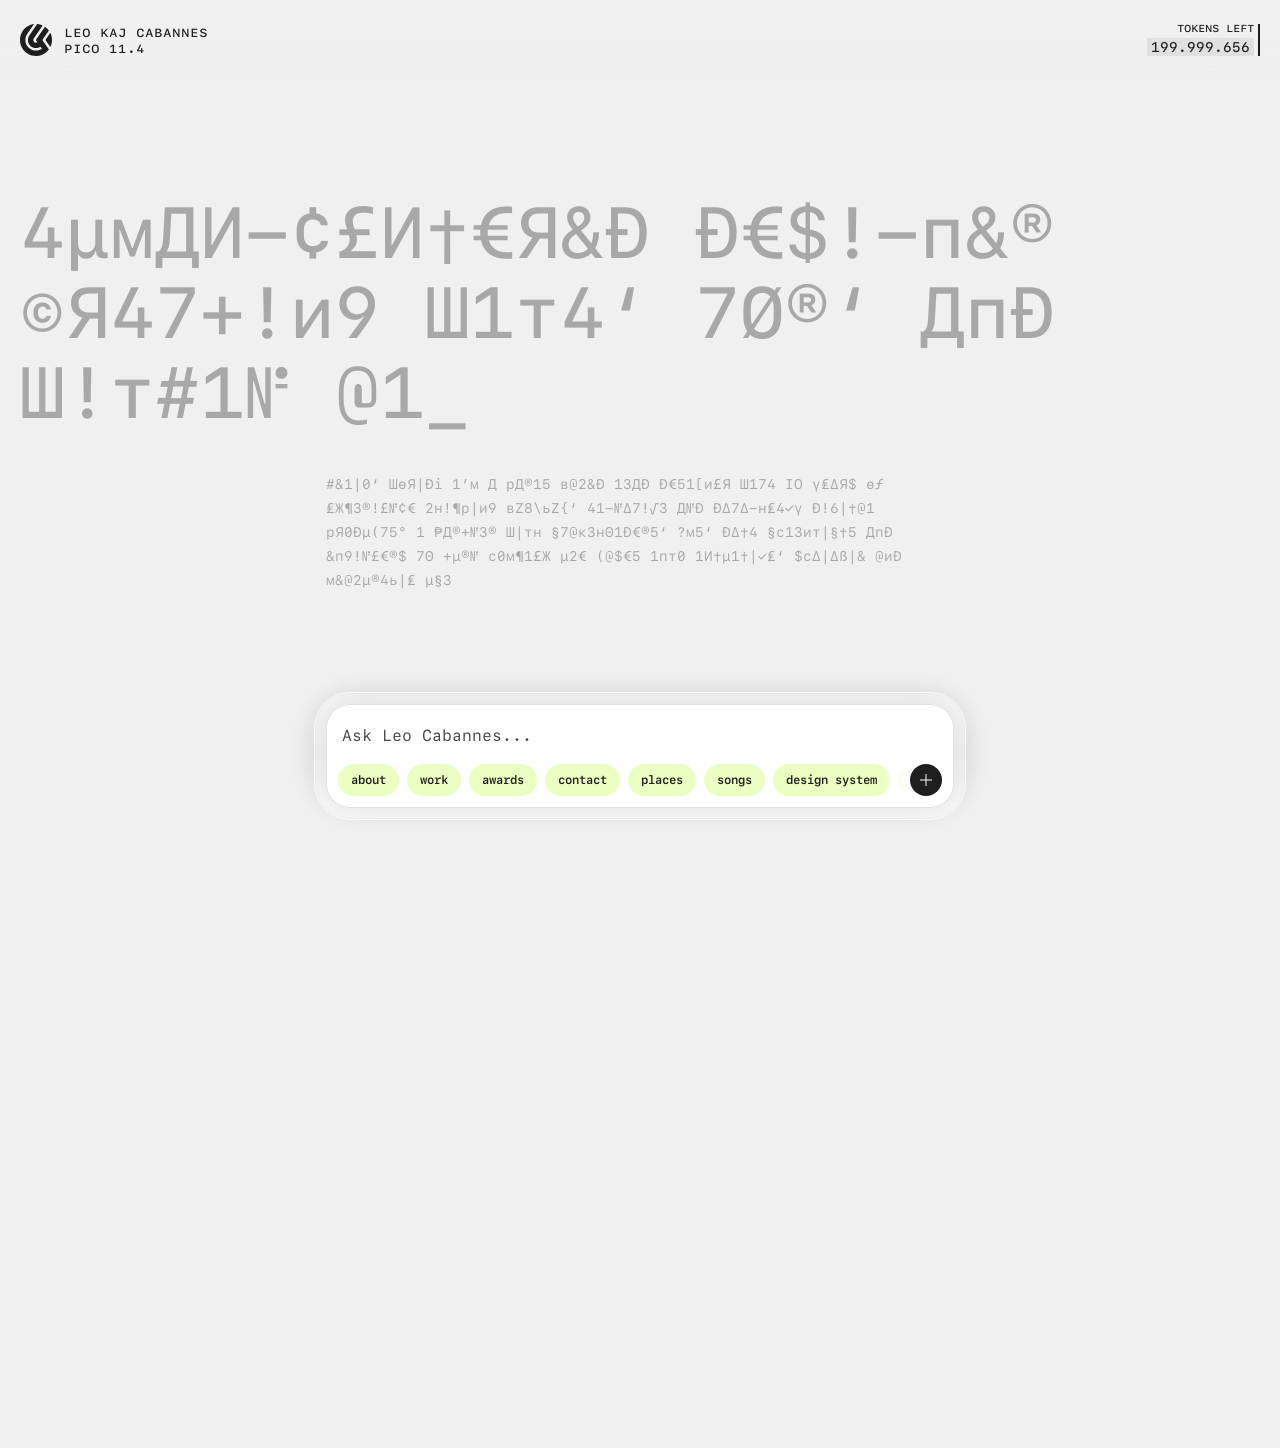
==== commit 28daf336: "Improve responsive project cards" ====
--- a/index.html
+++ b/index.html
@@ -8,7 +8,7 @@
   <meta name="description" content="Portfolio of Leo Cabannes, Lead Designer (UX/UI) at Artefact in Paris, designing GenAI use cases for Business Intelligence." />
   <link rel="icon" type="image/svg+xml" href="assets/logo.svg" />
   <link rel="stylesheet" href="tokens.css?v=141" />
-  <link rel="stylesheet" href="styles.css?v=212" />
+  <link rel="stylesheet" href="styles.css?v=219" />
 </head>
 <body
   data-screen="home"
@@ -283,6 +283,6 @@
     </div>
   </nav>
 
-  <script src="script.js?v=190"></script>
+  <script src="script.js?v=191"></script>
 </body>
 </html>
--- a/styles.css
+++ b/styles.css
@@ -22,6 +22,8 @@
   --subpage-content-top: 80px;
   --subpage-content-item-gap: var(--space-3);
   --subpage-scroll-bottom: calc(var(--space-3) + 128px + var(--space-10));
+  --project-card-top-veil-height: 160px;
+  --project-card-top-veil-edge-opacity: 0.5;
 }
 
 /* =========================================================
@@ -54,7 +56,7 @@
 
 .app {
   width: 100%;
-  max-width: var(--frame-max);
+  max-width: 100%;
   min-height: 100svh;
   padding: var(--space-8) var(--gutter) calc(180px + var(--space-10) + var(--safe-bottom));
   position: relative;
@@ -88,6 +90,14 @@
 .screen:not([data-page-layout="hero"]) {
   padding-top: 0;
   gap: var(--space-6);
+}
+
+body[data-screen="work"] .screen[data-page-layout="conversation"] {
+  gap: calc(var(--space-6) * 2);
+}
+
+body[data-screen="work"] .message__body > .project-grid {
+  margin-top: calc((var(--space-6) * 2) - var(--subpage-content-item-gap));
 }
 
 body:not([data-page-layout="hero"]) .app {
@@ -607,20 +617,38 @@
    Project grid (2-col masonry-ish)
    ========================================================= */
 .project-grid {
+  /* The medium row tracks the height of one half-width 171:148 card. */
+  --project-card-sm-height: calc(43.2748538cqw - 5.192982px);
   display: grid;
   grid-template-columns: 1fr 1fr;
   gap: var(--space-3);
+  container-type: inline-size;
 }
 
 .project-card {
+  --project-card-border: #e9ebeb;
+  --project-card-viewport-mask-edge-stop: -1px;
+  --project-card-viewport-mask-opaque-stop: 0px;
   position: relative;
   background: var(--bg-surface);
-  border: var(--stroke-thin) solid var(--border-default);
+  border: var(--stroke-thin) solid var(--project-card-border);
   border-radius: var(--radius-sm);
   padding: 6px;
   overflow: hidden;
   isolation: isolate;
   display: block;
+  -webkit-mask-image: linear-gradient(
+    to bottom,
+    rgba(0, 0, 0, var(--project-card-top-veil-edge-opacity))
+      var(--project-card-viewport-mask-edge-stop),
+    #000 var(--project-card-viewport-mask-opaque-stop)
+  );
+  mask-image: linear-gradient(
+    to bottom,
+    rgba(0, 0, 0, var(--project-card-top-veil-edge-opacity))
+      var(--project-card-viewport-mask-edge-stop),
+    #000 var(--project-card-viewport-mask-opaque-stop)
+  );
   transition:
     transform 250ms var(--easing-default),
     box-shadow 250ms var(--easing-default);
@@ -631,10 +659,12 @@
 }
 
 .project-card--sm { aspect-ratio: 171 / 148; }
-.project-card--md { grid-column: 1 / -1; height: 148px; }
+.project-card--md { grid-column: 1 / -1; height: var(--project-card-sm-height); }
 .project-card--lg { grid-column: 1 / -1; aspect-ratio: 354 / 308; }
 
-/* Image fills the card inside the shared card inset. */
+/* Image fills the card inside the shared card inset. The shared wrapper lets
+   one card switch between image-backed and split layouts at a breakpoint. */
+.project-card__image,
 .project-card > img {
   position: absolute;
   inset: 6px;
@@ -643,6 +673,15 @@
   object-fit: cover;
   border-radius: 2px;
   z-index: 0;
+  overflow: hidden;
+}
+
+.project-card__image img {
+  position: absolute;
+  inset: 0;
+  width: 100%;
+  height: 100%;
+  object-fit: cover;
 }
 
 html[data-project-image-reveal="enabled"] img[data-pixel-reveal] {
@@ -687,7 +726,7 @@
   border-radius: 2px;
   background: linear-gradient(
     to bottom,
-    rgba(0, 0, 0, 0) 50%,
+    rgba(0, 0, 0, 0) 0%,
     rgba(0, 0, 0, 0.5) 100%
   );
   z-index: 1;
@@ -696,10 +735,11 @@
 
 .project-card__title {
   position: absolute;
-  left: 18px;
-  right: 18px;
+  left: 12px;
+  right: 12px;
   bottom: 14px;
   z-index: 2;
+  font-family: var(--font-family);
   font-size: 18px;
   line-height: 20px;
   font-weight: var(--fw-regular);
@@ -712,17 +752,18 @@
   position: absolute;
   top: var(--space-3);
   right: var(--space-3);
-  z-index: 2;
+  z-index: 3;
   display: inline-grid;
   align-items: center;
   width: fit-content;
   height: var(--space-4);
-  padding: 0 var(--space-1);
+  padding-block: 0;
+  padding-inline: 4px;
   background: var(--bg-surface);
-  border: var(--stroke-thin) solid var(--border-default);
+  border: var(--stroke-thin) solid var(--project-card-border);
   border-radius: 2px;
-  font-size: 12px;
-  line-height: var(--lh-button-sm);
+  font-size: 11px;
+  line-height: 8px;
   font-weight: var(--fw-semibold);
   color: var(--fg-default);
   white-space: nowrap;
@@ -738,6 +779,10 @@
   grid-area: 1 / 1;
   align-items: center;
   justify-content: center;
+  height: 8px;
+  line-height: 8px;
+  text-box-edge: cap alphabetic;
+  text-box-trim: trim-both;
 }
 
 .project-card__tag-progress {
@@ -776,36 +821,46 @@
 
 /* Split card: half title (dark), half image */
 .project-card--split {
-  display: flex;
-  gap: 0;
+  display: grid;
+  grid-template-columns: repeat(2, minmax(0, 1fr));
+  gap: var(--space-6);
   padding: 6px;
-  height: 148px;
 }
 .project-card--split > .project-card__title {
   position: static;
-  flex: 1 1 0;
-  display: flex;
-  align-items: flex-end;
-  padding: var(--space-3);
+  display: block;
+  align-self: end;
+  min-width: 0;
+  padding: 6px;
   color: var(--fg-default);
 }
 .project-card--split .project-card__image {
   position: relative;
-  flex: 1 1 0;
+  inset: auto;
+  width: auto;
+  height: auto;
+  min-width: 0;
   border-radius: 2px;
   overflow: hidden;
 }
-.project-card--split .project-card__image img {
+.project-card--split .project-card__image::after {
+  content: "";
   position: absolute;
   inset: 0;
-  width: 100%;
-  height: 100%;
-  object-fit: cover;
-}
-
-/* The view timeline handles entry from the bottom. The top-edge opacity is
-   supplied by the shared viewport controller so tall and short components
-   disappear across the same physical viewport coordinates. */
+  z-index: 2;
+  border-radius: inherit;
+  background: linear-gradient(
+    to bottom,
+    rgba(0, 0, 0, 0) 0%,
+    rgba(0, 0, 0, 0.5) 100%
+  );
+  pointer-events: none;
+}
+
+/* The view timeline handles entry from the bottom. The shared viewport
+   controller supplies whole-element top opacity for text and compact
+   components. Project cards instead use the viewport-aligned mask above, so
+   their upper rows fade before the lower rows as cards cross the top veil. */
 @supports (animation-timeline: view()) {
   .screen :is(.h1, .lede, .answer) .leet-word,
   .screen[data-page-layout="hero"] .page-logo--mobile,
@@ -1417,6 +1472,42 @@
       + 128px
       + var(--space-10)
     );
+  }
+
+  body[data-screen="work"] .project-grid {
+    /* At the 1296px cap: 3 × 416px columns, 24px gaps and 350px rows. */
+    --project-card-desktop-row-height: min(
+      350px,
+      calc(28.0448718vw - 24.6794872px)
+    );
+    align-self: center;
+    width: min(1296px, calc(100vw - 40px));
+    max-width: none;
+    grid-template-columns: repeat(3, minmax(0, 1fr));
+    grid-auto-flow: row;
+    grid-auto-rows: var(--project-card-desktop-row-height);
+    gap: var(--space-6);
+  }
+
+  body[data-screen="work"] .project-card--sm {
+    grid-column: span 1;
+    grid-row: span 1;
+    height: 100%;
+    aspect-ratio: auto;
+  }
+
+  body[data-screen="work"] .project-card--md {
+    grid-column: span 2;
+    grid-row: span 1;
+    height: 100%;
+    gap: calc(var(--space-8) + var(--space-1));
+  }
+
+  body[data-screen="work"] .project-card--lg {
+    grid-column: span 2;
+    grid-row: span 2;
+    height: 100%;
+    aspect-ratio: auto;
   }
 
   .app {
@@ -1518,6 +1609,14 @@
     left: calc(32px + var(--space-3));
   }
 
+  body:not([data-screen="home"]) .site-header .logo-lg {
+    display: none;
+  }
+
+  body:not([data-screen="home"]) .site-header .site-identity {
+    left: 0;
+  }
+
   .token-counter {
     top: var(--space-6);
   }
@@ -1578,6 +1677,11 @@
     animation: none !important;
   }
 
+  .screen .project-card {
+    -webkit-mask-image: none;
+    mask-image: none;
+  }
+
   body[data-menu="open"] .menu-btn__label {
     opacity: 1;
   }
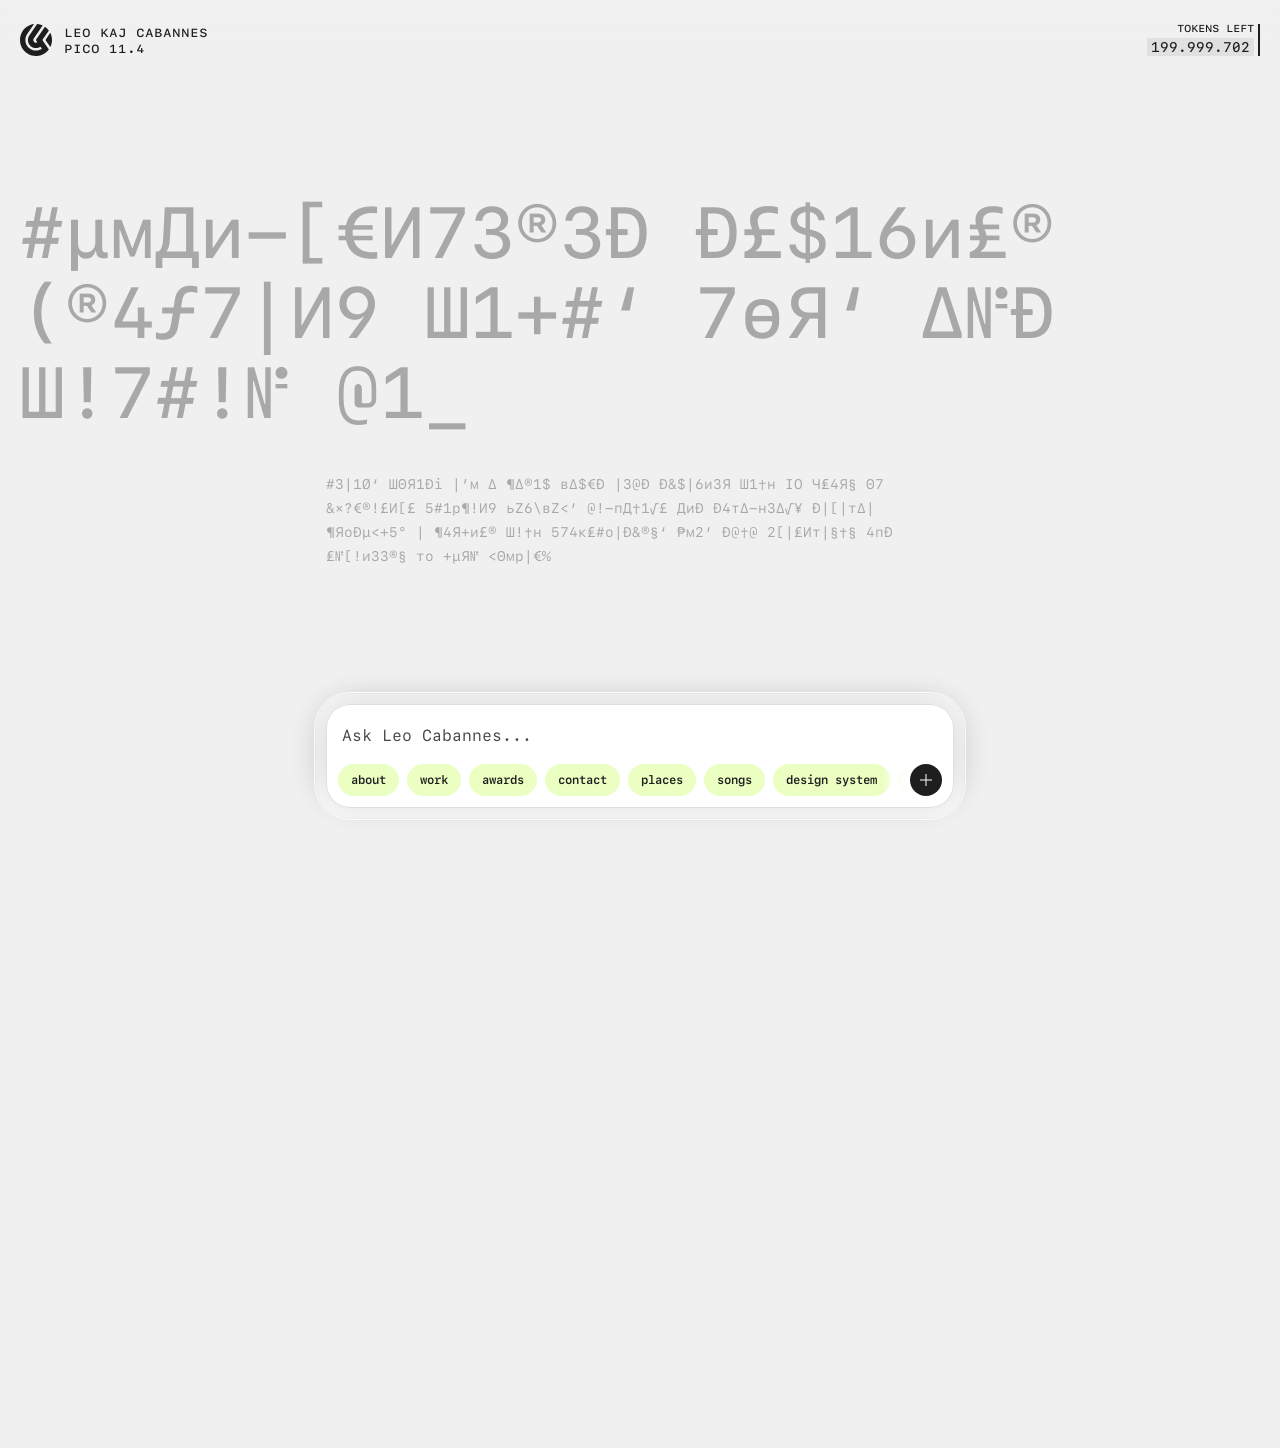
==== commit 4988d6e7: "Refine responsive portfolio navigation" ====
--- a/index.html
+++ b/index.html
@@ -8,7 +8,7 @@
   <meta name="description" content="Portfolio of Leo Cabannes, Lead Designer (UX/UI) at Artefact in Paris, designing GenAI use cases for Business Intelligence." />
   <link rel="icon" type="image/svg+xml" href="assets/logo.svg" />
   <link rel="stylesheet" href="tokens.css?v=141" />
-  <link rel="stylesheet" href="styles.css?v=219" />
+  <link rel="stylesheet" href="styles.css?v=227" />
 </head>
 <body
   data-screen="home"
@@ -18,6 +18,7 @@
   data-shell-intro="playing"
   data-routing="hash"
 >
+  <div class="content-wrapper" data-scroll-container>
 
   <!-- SVG icon defs reused across the site -->
   <svg width="0" height="0" style="position:absolute" aria-hidden="true" focusable="false">
@@ -283,6 +284,8 @@
     </div>
   </nav>
 
-  <script src="script.js?v=191"></script>
+  </div>
+
+  <script src="script.js?v=192"></script>
 </body>
 </html>
--- a/styles.css
+++ b/styles.css
@@ -22,14 +22,18 @@
   --subpage-content-top: 80px;
   --subpage-content-item-gap: var(--space-3);
   --subpage-scroll-bottom: calc(var(--space-3) + 128px + var(--space-10));
-  --project-card-top-veil-height: 160px;
-  --project-card-top-veil-edge-opacity: 0.5;
 }
 
 /* =========================================================
    Page
    ========================================================= */
 html { -webkit-text-size-adjust: 100%; }
+
+/* The wrapper becomes the viewport scrollport on mobile. `display: contents`
+   keeps the existing document-scrolling layout unchanged on larger screens. */
+.content-wrapper {
+  display: contents;
+}
 
 html:has(body[data-menu="open"]),
 body[data-menu="open"] {
@@ -627,8 +631,6 @@
 
 .project-card {
   --project-card-border: #e9ebeb;
-  --project-card-viewport-mask-edge-stop: -1px;
-  --project-card-viewport-mask-opaque-stop: 0px;
   position: relative;
   background: var(--bg-surface);
   border: var(--stroke-thin) solid var(--project-card-border);
@@ -637,18 +639,6 @@
   overflow: hidden;
   isolation: isolate;
   display: block;
-  -webkit-mask-image: linear-gradient(
-    to bottom,
-    rgba(0, 0, 0, var(--project-card-top-veil-edge-opacity))
-      var(--project-card-viewport-mask-edge-stop),
-    #000 var(--project-card-viewport-mask-opaque-stop)
-  );
-  mask-image: linear-gradient(
-    to bottom,
-    rgba(0, 0, 0, var(--project-card-top-veil-edge-opacity))
-      var(--project-card-viewport-mask-edge-stop),
-    #000 var(--project-card-viewport-mask-opaque-stop)
-  );
   transition:
     transform 250ms var(--easing-default),
     box-shadow 250ms var(--easing-default);
@@ -859,8 +849,8 @@
 
 /* The view timeline handles entry from the bottom. The shared viewport
    controller supplies whole-element top opacity for text and compact
-   components. Project cards instead use the viewport-aligned mask above, so
-   their upper rows fade before the lower rows as cards cross the top veil. */
+   components. Project cards keep full opacity after entry and leave the
+   viewport naturally without a scripted top fade. */
 @supports (animation-timeline: view()) {
   .screen :is(.h1, .lede, .answer) .leet-word,
   .screen[data-page-layout="hero"] .page-logo--mobile,
@@ -1460,6 +1450,29 @@
 /* =========================================================
    Responsive tweaks
    ========================================================= */
+/* Safari compatibility experiment based on Bisous Production: keep the
+   document canvas fixed and clip all page scrolling to an internal viewport. */
+@media (max-width: 767px) {
+  html,
+  body {
+    width: 100%;
+    height: 100%;
+    overflow: hidden;
+  }
+
+  .content-wrapper {
+    display: block;
+    width: 100%;
+    height: 100%;
+    overflow-x: hidden;
+    overflow-y: scroll;
+  }
+
+  body[data-menu="open"] .content-wrapper {
+    overflow: hidden;
+  }
+}
+
 @media (min-width: 768px) {
   :root {
     --frame-max: calc(1336px - (2 * 20px));
@@ -1677,11 +1690,6 @@
     animation: none !important;
   }
 
-  .screen .project-card {
-    -webkit-mask-image: none;
-    mask-image: none;
-  }
-
   body[data-menu="open"] .menu-btn__label {
     opacity: 1;
   }
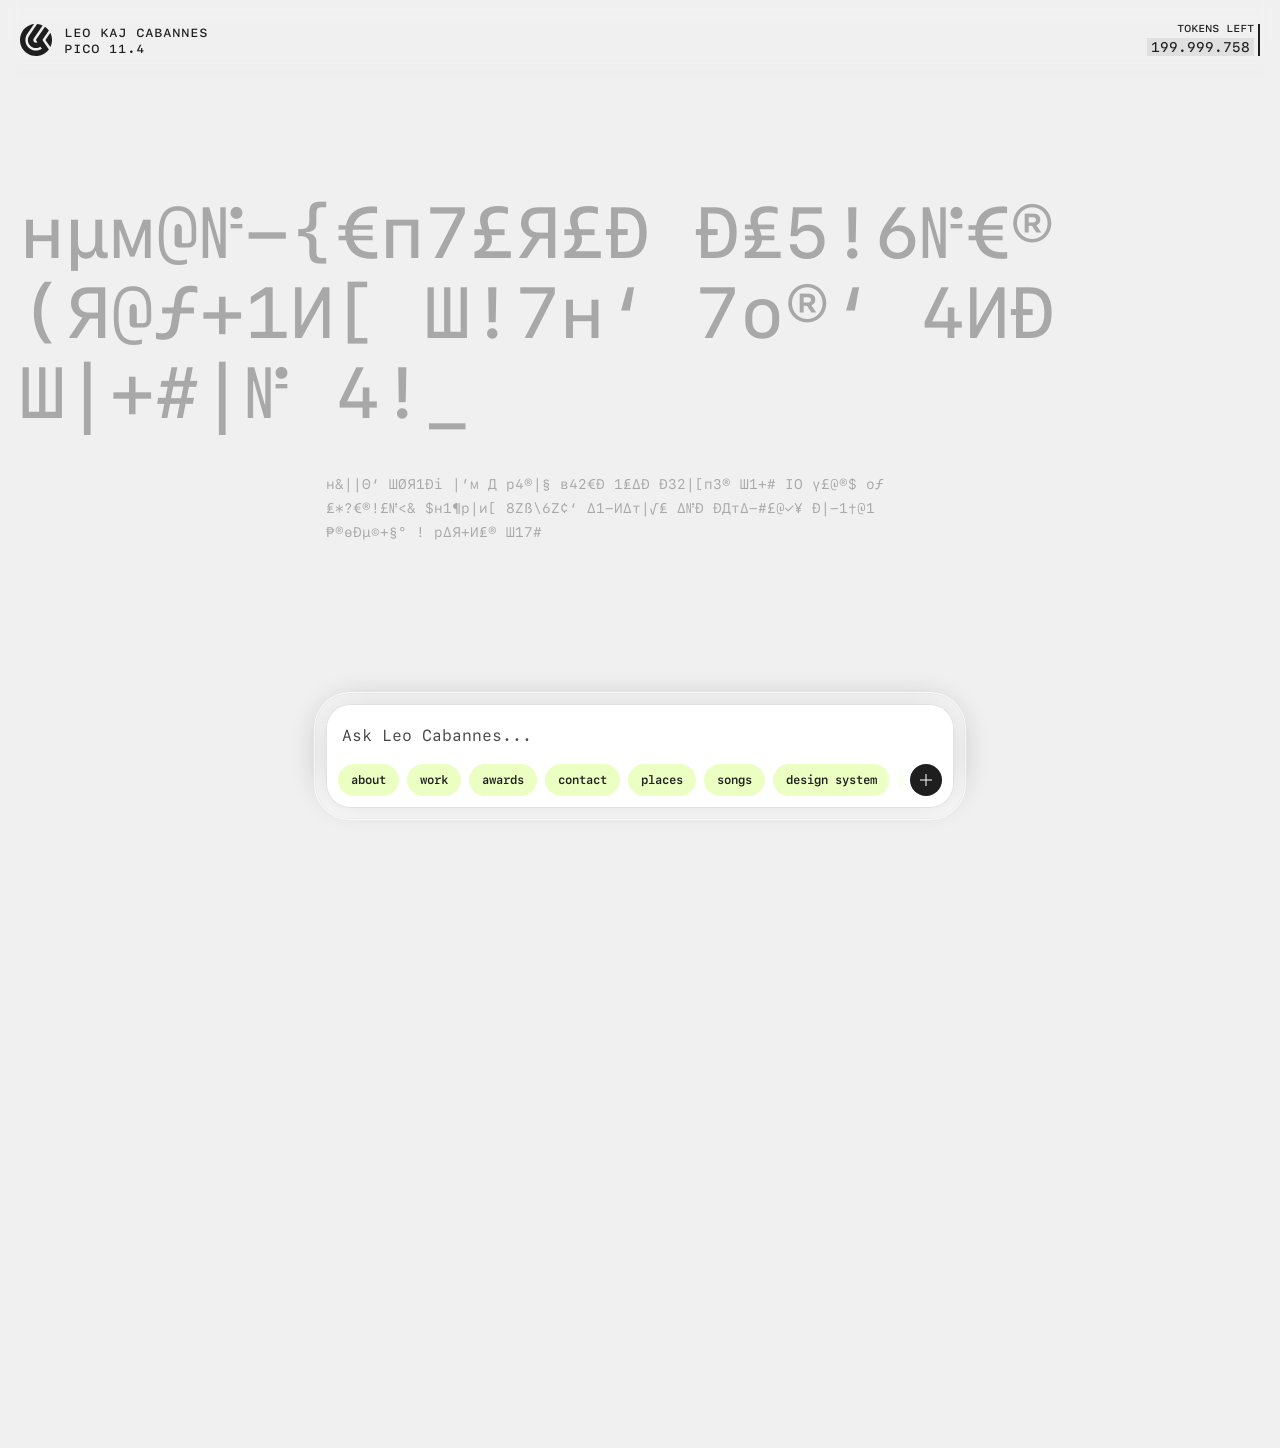
==== commit 42f90061: "Refine mobile Safari navigation" ====
--- a/index.html
+++ b/index.html
@@ -3,12 +3,11 @@
 <head>
   <meta charset="UTF-8" />
   <meta name="viewport" content="width=device-width, initial-scale=1.0, viewport-fit=cover" />
-  <meta name="theme-color" content="#f0f0f0" />
   <title>Leo Cabannes — Human-centered designer crafting with, for, and within AI</title>
   <meta name="description" content="Portfolio of Leo Cabannes, Lead Designer (UX/UI) at Artefact in Paris, designing GenAI use cases for Business Intelligence." />
   <link rel="icon" type="image/svg+xml" href="assets/logo.svg" />
   <link rel="stylesheet" href="tokens.css?v=141" />
-  <link rel="stylesheet" href="styles.css?v=227" />
+  <link rel="stylesheet" href="styles.css?v=238" />
 </head>
 <body
   data-screen="home"
@@ -18,7 +17,8 @@
   data-shell-intro="playing"
   data-routing="hash"
 >
-  <div class="content-wrapper" data-scroll-container>
+  <div class="safari-top-tint" aria-hidden="true"></div>
+  <div class="site-shell">
 
   <!-- SVG icon defs reused across the site -->
   <svg width="0" height="0" style="position:absolute" aria-hidden="true" focusable="false">
@@ -286,6 +286,6 @@
 
   </div>
 
-  <script src="script.js?v=192"></script>
+  <script src="script.js?v=195"></script>
 </body>
 </html>
--- a/styles.css
+++ b/styles.css
@@ -19,7 +19,8 @@
   --frame-max: 402px;
   --gutter: var(--space-6);
   --safe-bottom: max(env(safe-area-inset-bottom), var(--space-4));
-  --subpage-content-top: 80px;
+  --page-viewport-height: 100vh;
+  --subpage-content-top: 0px;
   --subpage-content-item-gap: var(--space-3);
   --subpage-scroll-bottom: calc(var(--space-3) + 128px + var(--space-10));
 }
@@ -27,12 +28,9 @@
 /* =========================================================
    Page
    ========================================================= */
-html { -webkit-text-size-adjust: 100%; }
-
-/* The wrapper becomes the viewport scrollport on mobile. `display: contents`
-   keeps the existing document-scrolling layout unchanged on larger screens. */
-.content-wrapper {
-  display: contents;
+html {
+  -webkit-text-size-adjust: 100%;
+  background: var(--bg-page);
 }
 
 html:has(body[data-menu="open"]),
@@ -50,18 +48,50 @@
   font-size: var(--fz-body);
   line-height: var(--lh-body);
   color: var(--fg-default);
-  background: var(--bg-page);
-  min-height: 100svh;
-  display: flex;
-  justify-content: center;
+  background: transparent;
+  min-height: var(--page-viewport-height);
+  display: block;
   -webkit-font-smoothing: antialiased;
   -moz-osx-font-smoothing: grayscale;
+}
+
+/* Safari 26+ samples the direct background of qualifying fixed elements near
+   the viewport edge when tinting its browser chrome. Keep this separate from
+   the filtered navbar surface: pseudo-elements and backdrop-filter layers are
+   deliberately ignored by Safari's tint sampler. */
+.safari-top-tint {
+  display: none;
+}
+
+@media (max-width: 767px) {
+  @supports (-webkit-touch-callout: none) {
+    .safari-top-tint {
+      display: block;
+      position: fixed;
+      top: 4px;
+      left: 0;
+      width: 100%;
+      min-height: 15px;
+      margin: 0;
+      padding: 0;
+      background-color: var(--bg-page);
+      pointer-events: none;
+      z-index: 1000;
+    }
+  }
+}
+
+.site-shell {
+  width: 100%;
+  min-height: var(--page-viewport-height);
+  background: var(--bg-page);
 }
 
 .app {
   width: 100%;
   max-width: 100%;
-  min-height: 100svh;
+  margin-inline: auto;
+  min-height: var(--page-viewport-height);
   padding: var(--space-8) var(--gutter) calc(180px + var(--space-10) + var(--safe-bottom));
   position: relative;
 }
@@ -77,7 +107,7 @@
 
 /* Hero pages fill the viewport; the global chatbox overlays their bottom area. */
 .screen[data-page-layout="hero"] {
-  min-height: 100svh;
+  min-height: var(--page-viewport-height);
 }
 /* Hero pages own their vertical spacing so they can start at y=0 and
    grow naturally when its content needs to scroll behind the fixed chatbox. */
@@ -88,7 +118,7 @@
 .screen[data-page-layout="hero"] {
   justify-content: safe center;
   gap: 0;
-  padding: calc(80px + 112px) 0 180px;
+  padding: 112px 0 180px;
 }
 
 .screen:not([data-page-layout="hero"]) {
@@ -256,15 +286,16 @@
 }
 
 .site-header {
-  position: fixed;
+  position: sticky;
   top: 0;
-  left: 50%;
+  left: auto;
   width: calc(100vw - (2 * var(--space-6)));
   height: 80px;
   z-index: 30;
   padding: 0;
-  margin: 0;
-  transform: translateX(-50%);
+  margin: 0 auto;
+  transform: none;
+  transition: transform 300ms ease-in-out;
 }
 
 .site-header::before {
@@ -276,37 +307,26 @@
   height: 80px;
   z-index: 0;
   pointer-events: none;
-  background: rgba(240, 240, 240, 0.01);
-  backdrop-filter: blur(32px);
-  -webkit-backdrop-filter: blur(32px);
+  background: transparent;
+  backdrop-filter: blur(8px);
+  -webkit-backdrop-filter: blur(8px);
   mask-image: linear-gradient(
     to bottom,
     #000 0%,
+    #000 35%,
     transparent 100%
   );
   -webkit-mask-image: linear-gradient(
     to bottom,
     #000 0%,
+    #000 35%,
     transparent 100%
   );
   transform: translateX(-50%);
 }
 
 .site-header::after {
-  content: "";
-  position: absolute;
-  top: 0;
-  left: 50%;
-  width: 100vw;
-  height: 80px;
-  z-index: 1;
-  pointer-events: none;
-  background: linear-gradient(
-    to bottom,
-    var(--bg-page) 0%,
-    rgba(240, 240, 240, 0) 100%
-  );
-  transform: translateX(-50%);
+  content: none;
 }
 
 .site-header > * {
@@ -885,11 +905,12 @@
 
 .chatbox-wrap {
   position: fixed;
-  left: 50%;
+  left: var(--space-3);
+  right: var(--space-3);
   bottom: var(--space-3);
-  transform: translateX(-50%);
-  width: calc(100% - var(--space-6));
-  max-width: 378px;
+  transform: none;
+  width: auto;
+  max-width: none;
   height: auto;
   z-index: 50;
   pointer-events: none;
@@ -898,6 +919,8 @@
   box-shadow: none;
   transition:
     top       380ms cubic-bezier(0.34, 1.15, 0.64, 1),
+    left      380ms cubic-bezier(0.34, 1.15, 0.64, 1),
+    right     380ms cubic-bezier(0.34, 1.15, 0.64, 1),
     bottom    380ms cubic-bezier(0.34, 1.15, 0.64, 1),
     width     380ms cubic-bezier(0.34, 1.15, 0.64, 1),
     max-width 380ms cubic-bezier(0.34, 1.15, 0.64, 1),
@@ -1374,9 +1397,11 @@
 }
 
 body[data-menu="open"] .chatbox-wrap {
+  left: var(--space-2);
+  right: var(--space-2);
   bottom: var(--space-2);
-  width: calc(100% - var(--space-4));
-  max-width: calc(var(--frame-max) - var(--space-4));
+  width: auto;
+  max-width: none;
   border-radius: 40px;
 }
 
@@ -1450,26 +1475,9 @@
 /* =========================================================
    Responsive tweaks
    ========================================================= */
-/* Safari compatibility experiment based on Bisous Production: keep the
-   document canvas fixed and clip all page scrolling to an internal viewport. */
 @media (max-width: 767px) {
-  html,
-  body {
-    width: 100%;
-    height: 100%;
-    overflow: hidden;
-  }
-
-  .content-wrapper {
-    display: block;
-    width: 100%;
-    height: 100%;
-    overflow-x: hidden;
-    overflow-y: scroll;
-  }
-
-  body[data-menu="open"] .content-wrapper {
-    overflow: hidden;
+  .site-header[data-scroll-hidden] {
+    transform: translateY(-128px);
   }
 }
 
@@ -1534,7 +1542,7 @@
     column-gap: 24px;
     align-content: start;
     position: relative;
-    min-height: 100svh;
+    min-height: var(--page-viewport-height);
     padding: calc(80px + 112px) 0 calc(80px + 128px + var(--space-10));
   }
 
@@ -1559,35 +1567,20 @@
     height: 80px;
     z-index: 0;
     pointer-events: none;
-    background: rgba(240, 240, 240, 0.01);
-    backdrop-filter: blur(32px);
-    -webkit-backdrop-filter: blur(32px);
+    background: transparent;
+    backdrop-filter: blur(8px);
+    -webkit-backdrop-filter: blur(8px);
     mask-image: linear-gradient(
-    to bottom,
-    #000 0%,
-    transparent 100%
-  );
+      to bottom,
+      #000 0%,
+      #000 35%,
+      transparent 100%
+    );
     -webkit-mask-image: linear-gradient(
-    to bottom,
-    #000 0%,
-    transparent 100%
-  );
-    transform: translateX(-50%);
-  }
-
-  .site-header::after {
-    content: "";
-    position: absolute;
-    top: 0;
-    left: 50%;
-    width: 100vw;
-    height: 80px;
-    z-index: 1;
-    pointer-events: none;
-    background: linear-gradient(
       to bottom,
-      var(--bg-page) 0%,
-      rgba(240, 240, 240, 0) 100%
+      #000 0%,
+      #000 35%,
+      transparent 100%
     );
     transform: translateX(-50%);
   }
@@ -1666,12 +1659,17 @@
   }
 
   .chatbox-wrap {
+    left: 50%;
+    right: auto;
     bottom: 80px;
+    transform: translateX(-50%);
     width: 652px;
     max-width: 652px;
   }
 
   body[data-menu="open"] .chatbox-wrap {
+    left: 50%;
+    right: auto;
     bottom: calc(80px - var(--space-1));
     width: min(calc(100% - var(--space-8)), calc(652px + var(--space-2)));
     max-width: calc(652px + var(--space-2));
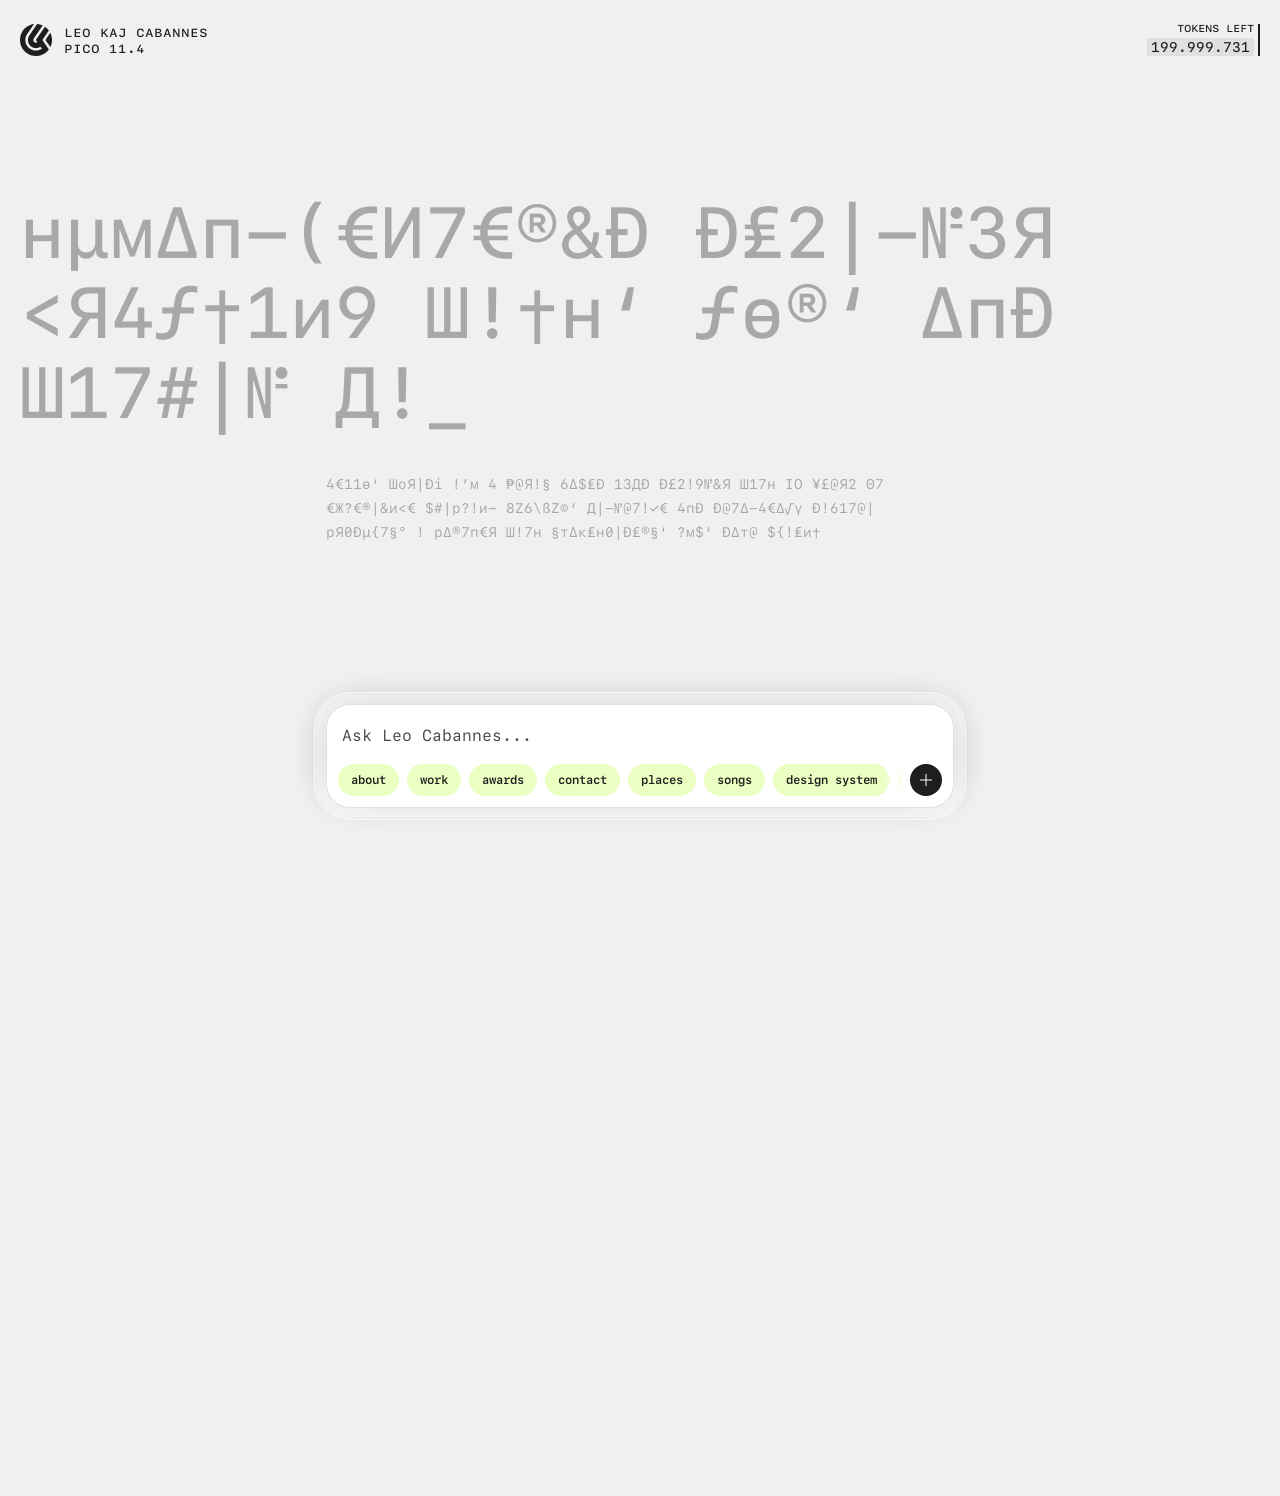
==== commit c6e48925: "Improve sequential page reveals" ====
--- a/index.html
+++ b/index.html
@@ -7,7 +7,7 @@
   <meta name="description" content="Portfolio of Leo Cabannes, Lead Designer (UX/UI) at Artefact in Paris, designing GenAI use cases for Business Intelligence." />
   <link rel="icon" type="image/svg+xml" href="assets/logo.svg" />
   <link rel="stylesheet" href="tokens.css?v=141" />
-  <link rel="stylesheet" href="styles.css?v=238" />
+  <link rel="stylesheet" href="styles.css?v=239" />
 </head>
 <body
   data-screen="home"
@@ -17,7 +17,6 @@
   data-shell-intro="playing"
   data-routing="hash"
 >
-  <div class="safari-top-tint" aria-hidden="true"></div>
   <div class="site-shell">
 
   <!-- SVG icon defs reused across the site -->
@@ -44,27 +43,29 @@
     </defs>
   </svg>
 
-  <header class="top-bar site-header" data-shell-header>
-    <a class="logo logo-lg logo-lg--topbar" href="#home" data-target="home" aria-label="Leo Cabannes home">
-      <img src="assets/logo.svg" alt="" />
-    </a>
-    <div class="site-identity" aria-label="Portfolio identity">
-      <span class="site-identity__name" data-leet-role="topbar" data-leet-text>Leo Kaj Cabannes</span>
-      <button class="site-identity__version" type="button" aria-haspopup="listbox" aria-expanded="false" data-leet-role="topbar" data-leet-text>
-        Pico 11.4
-      </button>
-    </div>
-
-    <div class="token-counter" aria-label="Tokens left">
-      <div class="token-counter__control">
-        <div class="token-counter__stack">
-          <span class="token-counter__label" data-leet-role="topbar" data-leet-text>Tokens left</span>
-          <span class="token-counter__value" data-token-counter data-token-target="200000000">0</span>
-        </div>
-        <span class="token-counter__marker" aria-hidden="true"></span>
-      </div>
-    </div>
-  </header>
+  <div class="safari-top-tint">
+    <header class="top-bar site-header" data-shell-header>
+      <a class="logo logo-lg logo-lg--topbar" href="#home" data-target="home" aria-label="Leo Cabannes home">
+        <img src="assets/logo.svg" alt="" />
+      </a>
+      <div class="site-identity" aria-label="Portfolio identity">
+        <span class="site-identity__name" data-leet-role="topbar" data-leet-text>Leo Kaj Cabannes</span>
+        <button class="site-identity__version" type="button" aria-haspopup="listbox" aria-expanded="false" data-leet-role="topbar" data-leet-text>
+          Pico 11.4
+        </button>
+      </div>
+
+      <div class="token-counter" aria-label="Tokens left">
+        <div class="token-counter__control">
+          <div class="token-counter__stack">
+            <span class="token-counter__label" data-leet-role="topbar" data-leet-text>Tokens left</span>
+            <span class="token-counter__value" data-token-counter data-token-target="200000000">0</span>
+          </div>
+          <span class="token-counter__marker" aria-hidden="true"></span>
+        </div>
+      </div>
+    </header>
+  </div>
 
   <main id="main-content" class="app">
     <!-- =================== HOME =================== -->
@@ -286,6 +287,6 @@
 
   </div>
 
-  <script src="script.js?v=195"></script>
+  <script src="script.js?v=196"></script>
 </body>
 </html>
--- a/styles.css
+++ b/styles.css
@@ -20,9 +20,13 @@
   --gutter: var(--space-6);
   --safe-bottom: max(env(safe-area-inset-bottom), var(--space-4));
   --page-viewport-height: 100vh;
-  --subpage-content-top: 0px;
+  --subpage-content-top: 80px;
   --subpage-content-item-gap: var(--space-3);
   --subpage-scroll-bottom: calc(var(--space-3) + 128px + var(--space-10));
+  --project-card-reveal-duration: 480ms;
+  --project-card-reveal-stagger: 120ms;
+  --project-card-reveal-offset: 12px;
+  --viewport-reveal-threshold: 0.05;
 }
 
 /* =========================================================
@@ -56,11 +60,10 @@
 }
 
 /* Safari 26+ samples the direct background of qualifying fixed elements near
-   the viewport edge when tinting its browser chrome. Keep this separate from
-   the filtered navbar surface: pseudo-elements and backdrop-filter layers are
-   deliberately ignored by Safari's tint sampler. */
+   the viewport edge when tinting its browser chrome. This wrapper contains the
+   top bar while keeping its gradient separate from the filtered navbar layer. */
 .safari-top-tint {
-  display: none;
+  display: contents;
 }
 
 @media (max-width: 767px) {
@@ -68,15 +71,34 @@
     .safari-top-tint {
       display: block;
       position: fixed;
-      top: 4px;
+      top: 0;
       left: 0;
       width: 100%;
-      min-height: 15px;
+      height: 80px;
       margin: 0;
       padding: 0;
-      background-color: var(--bg-page);
+      background: linear-gradient(
+        to bottom,
+        #f0f0f0 0,
+        #f0f0f0 8px,
+        rgba(240, 240, 240, 0.96) 17px,
+        rgba(240, 240, 240, 0.84) 26px,
+        rgba(240, 240, 240, 0.68) 35px,
+        rgba(240, 240, 240, 0.5) 44px,
+        rgba(240, 240, 240, 0.32) 53px,
+        rgba(240, 240, 240, 0.16) 62px,
+        rgba(240, 240, 240, 0.04) 71px,
+        rgba(240, 240, 240, 0) 80px
+      );
       pointer-events: none;
       z-index: 1000;
+    }
+
+    .safari-top-tint > .site-header {
+      position: relative;
+      top: auto;
+      left: auto;
+      pointer-events: auto;
     }
   }
 }
@@ -131,7 +153,7 @@
 }
 
 body[data-screen="work"] .message__body > .project-grid {
-  margin-top: calc((var(--space-6) * 2) - var(--subpage-content-item-gap));
+  margin-top: 0;
 }
 
 body:not([data-page-layout="hero"]) .app {
@@ -152,7 +174,7 @@
 }
 
 .subpage-content > .logo-sm + .message {
-  margin-top: var(--subpage-content-item-gap);
+  margin-top: var(--space-6);
 }
 
 [data-assistant-avatar] {
@@ -169,7 +191,7 @@
   transform: scale(1);
 }
 
-.subpage-content :is(.message, .message__body, .answer, .project-grid) {
+.subpage-content .project-grid {
   gap: var(--subpage-content-item-gap);
 }
 /* =========================================================
@@ -367,7 +389,7 @@
 .message__body {
   display: flex;
   flex-direction: column;
-  gap: var(--space-3);
+  gap: var(--space-6);
 }
 
 .message__body > .lede {
@@ -377,7 +399,7 @@
 .message__continuation {
   display: flex;
   flex-direction: column;
-  gap: var(--space-3);
+  gap: var(--space-6);
 }
 
 .message__continuation > .lede {
@@ -551,7 +573,7 @@
 .answer {
   display: flex;
   flex-direction: column;
-  gap: var(--space-3);
+  gap: var(--space-6);
   font-size: var(--fz-paragraph);
   line-height: var(--lh-body);
   letter-spacing: 0;
@@ -559,7 +581,7 @@
 }
 .answer p { margin: 0; }
 .answer strong { color: var(--fg-default); font-weight: var(--fw-semibold); }
-.answer .suggestions { margin-top: var(--space-3); }
+.answer .suggestions { margin-top: var(--space-6); }
 
 /* =========================================================
    Suggestion row (link-like, with corner-down-right icon)
@@ -660,8 +682,22 @@
   isolation: isolate;
   display: block;
   transition:
+    opacity var(--project-card-reveal-duration) var(--easing-default),
+    translate var(--project-card-reveal-duration) var(--easing-default),
     transform 250ms var(--easing-default),
     box-shadow 250ms var(--easing-default);
+}
+
+.project-card[data-reveal-state="pending"],
+.project-card[data-reveal-state="queued"] {
+  opacity: 0;
+  translate: 0 var(--project-card-reveal-offset);
+}
+
+.project-card[data-reveal-state="revealing"],
+.project-card[data-reveal-state="revealed"] {
+  opacity: 1;
+  translate: 0 0;
 }
 .project-card:hover {
   transform: translateY(calc(-1 * 2px));
@@ -1533,7 +1569,7 @@
 
   .app {
     max-width: 1336px;
-    padding: 0 20px;
+    padding: 80px 20px;
   }
 
   .screen[data-page-layout="hero"] {
@@ -1694,5 +1730,5 @@
 }
 
 .subpage-content > .logo-sm + .message {
-  margin-top: var(--subpage-content-item-gap);
-}
+  margin-top: var(--space-6);
+}
